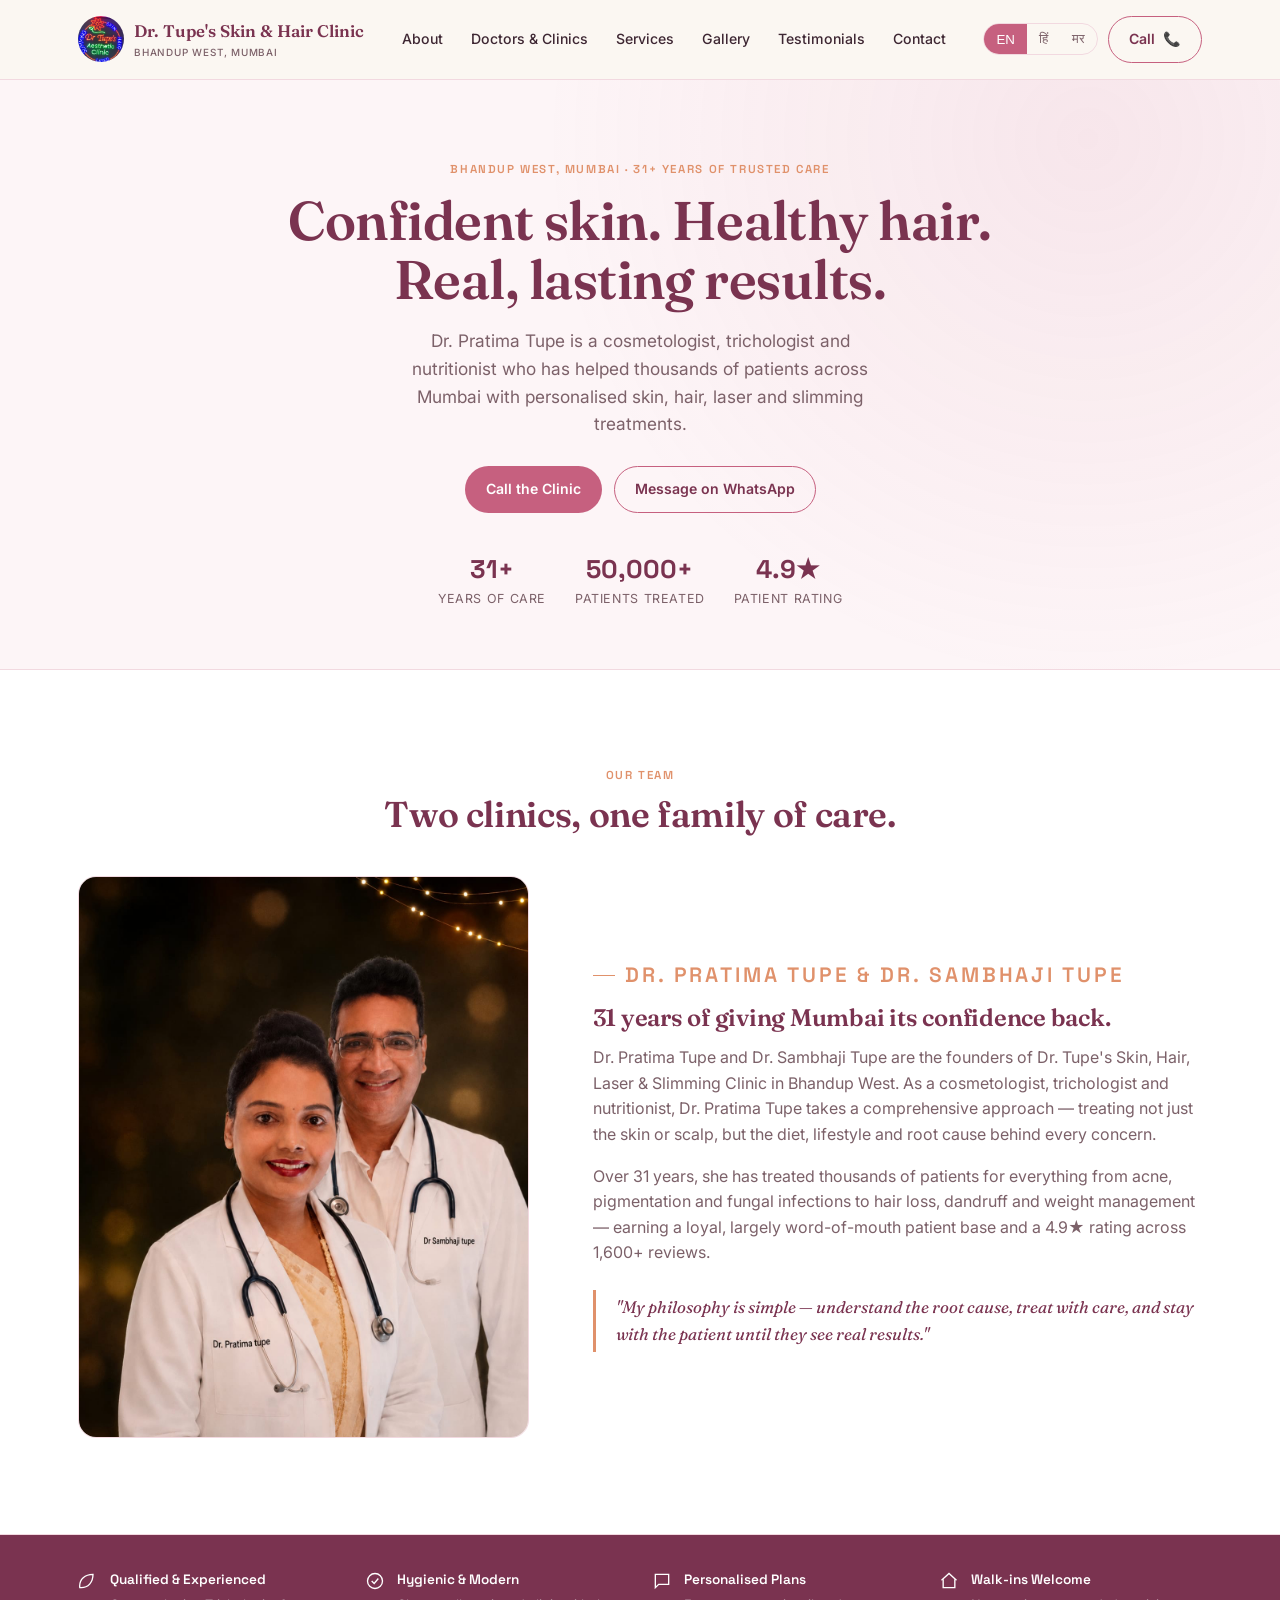
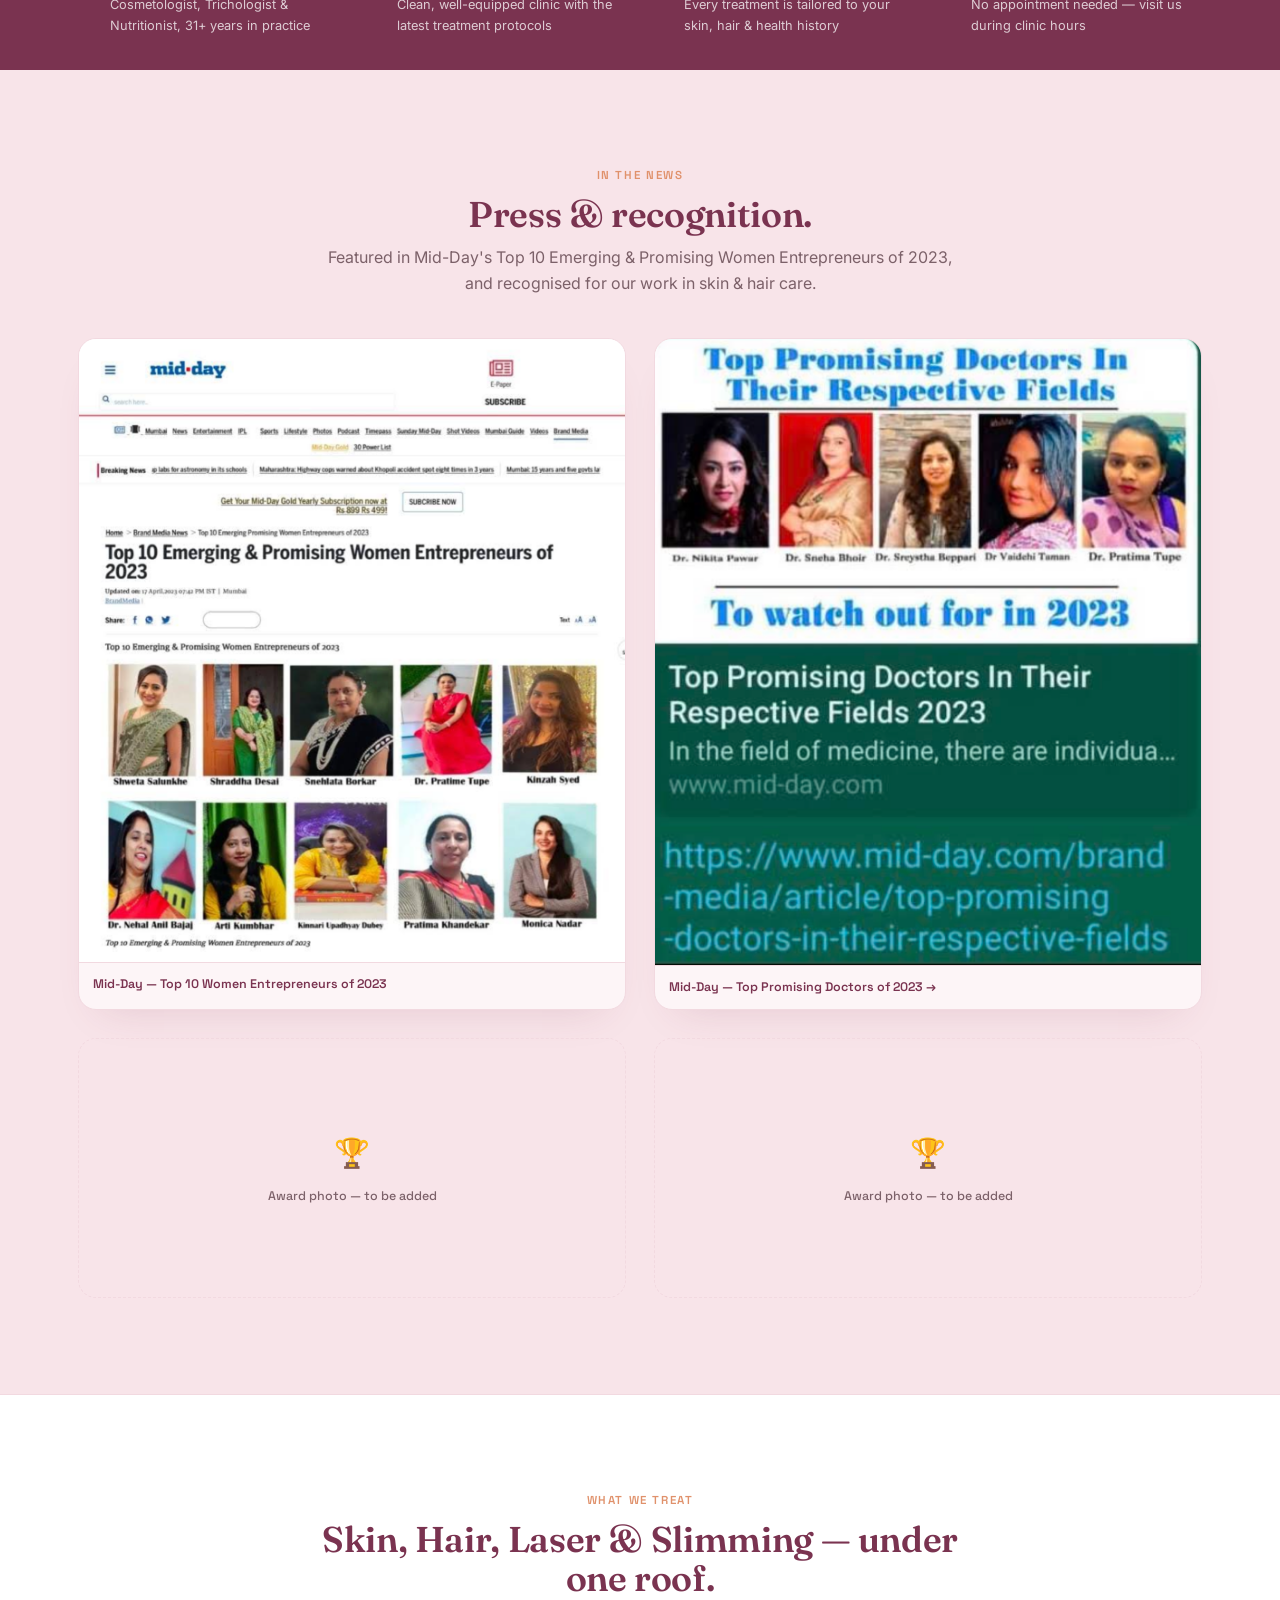
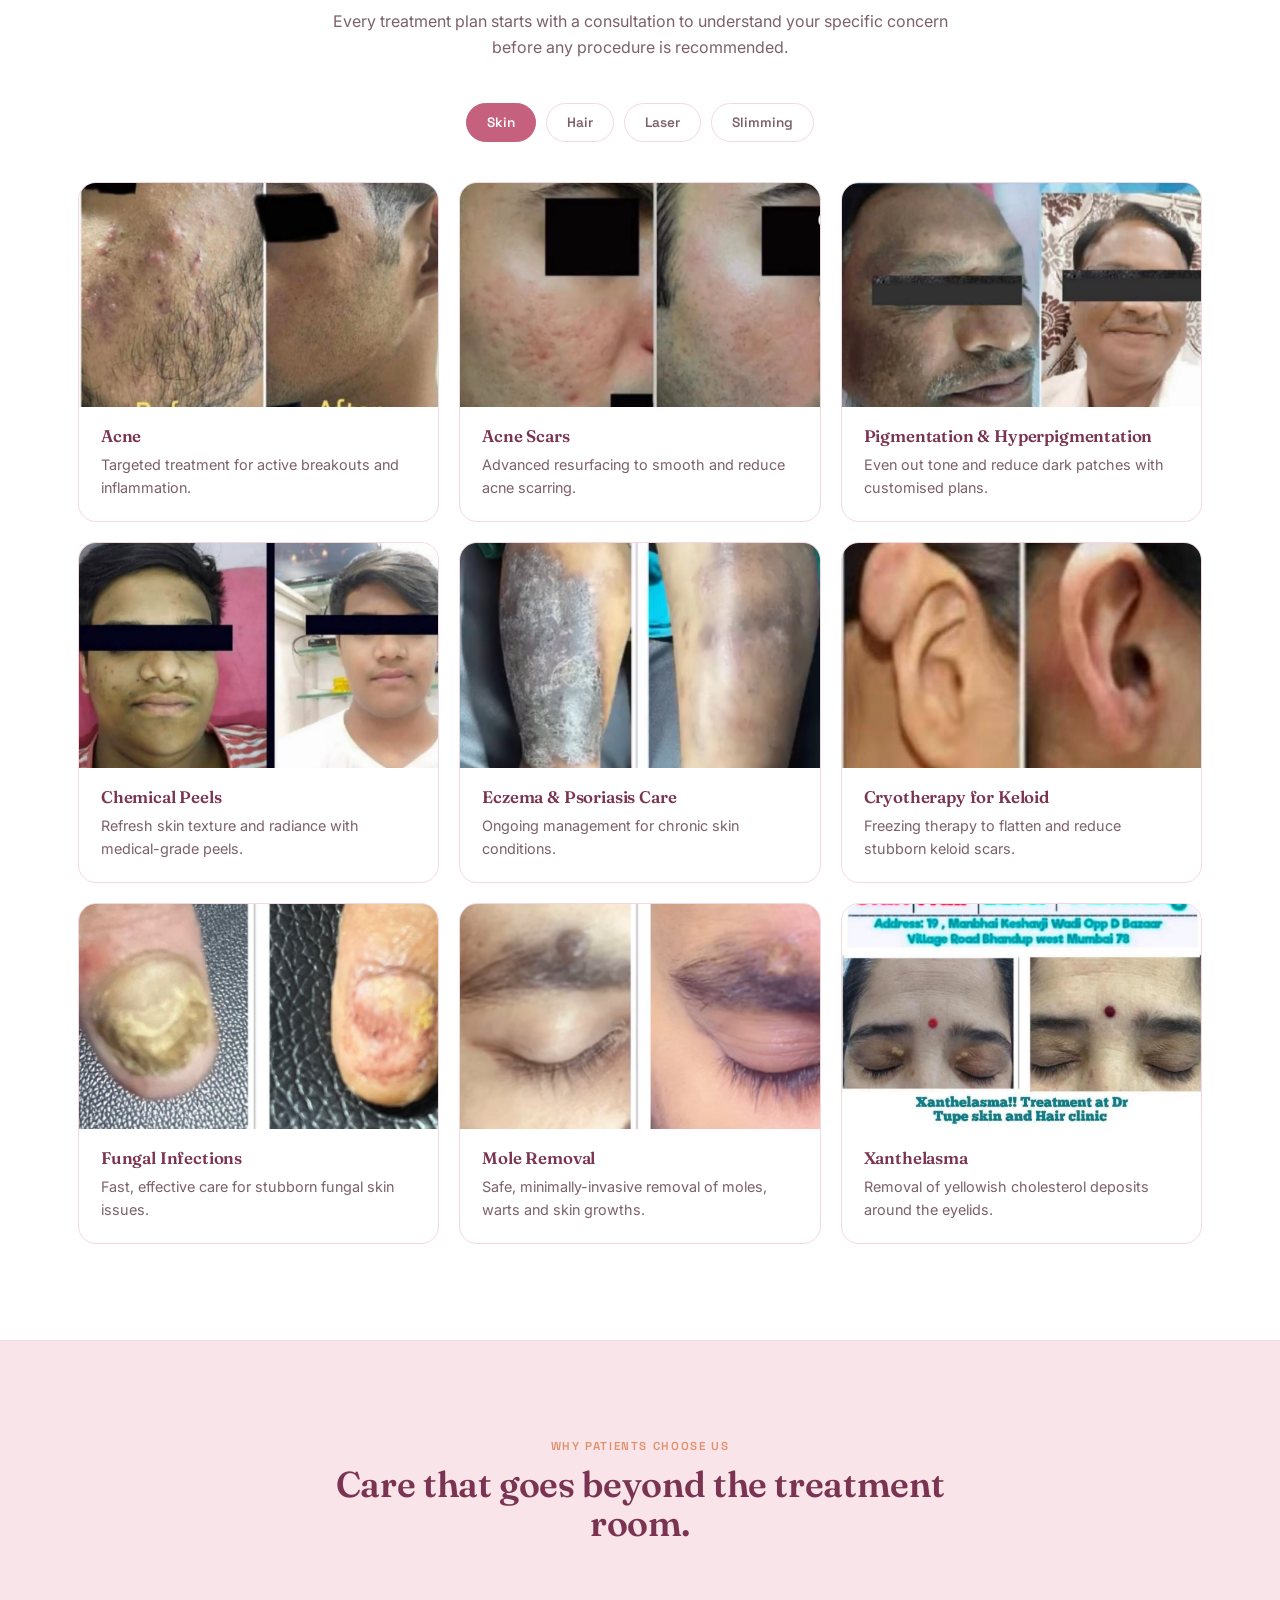
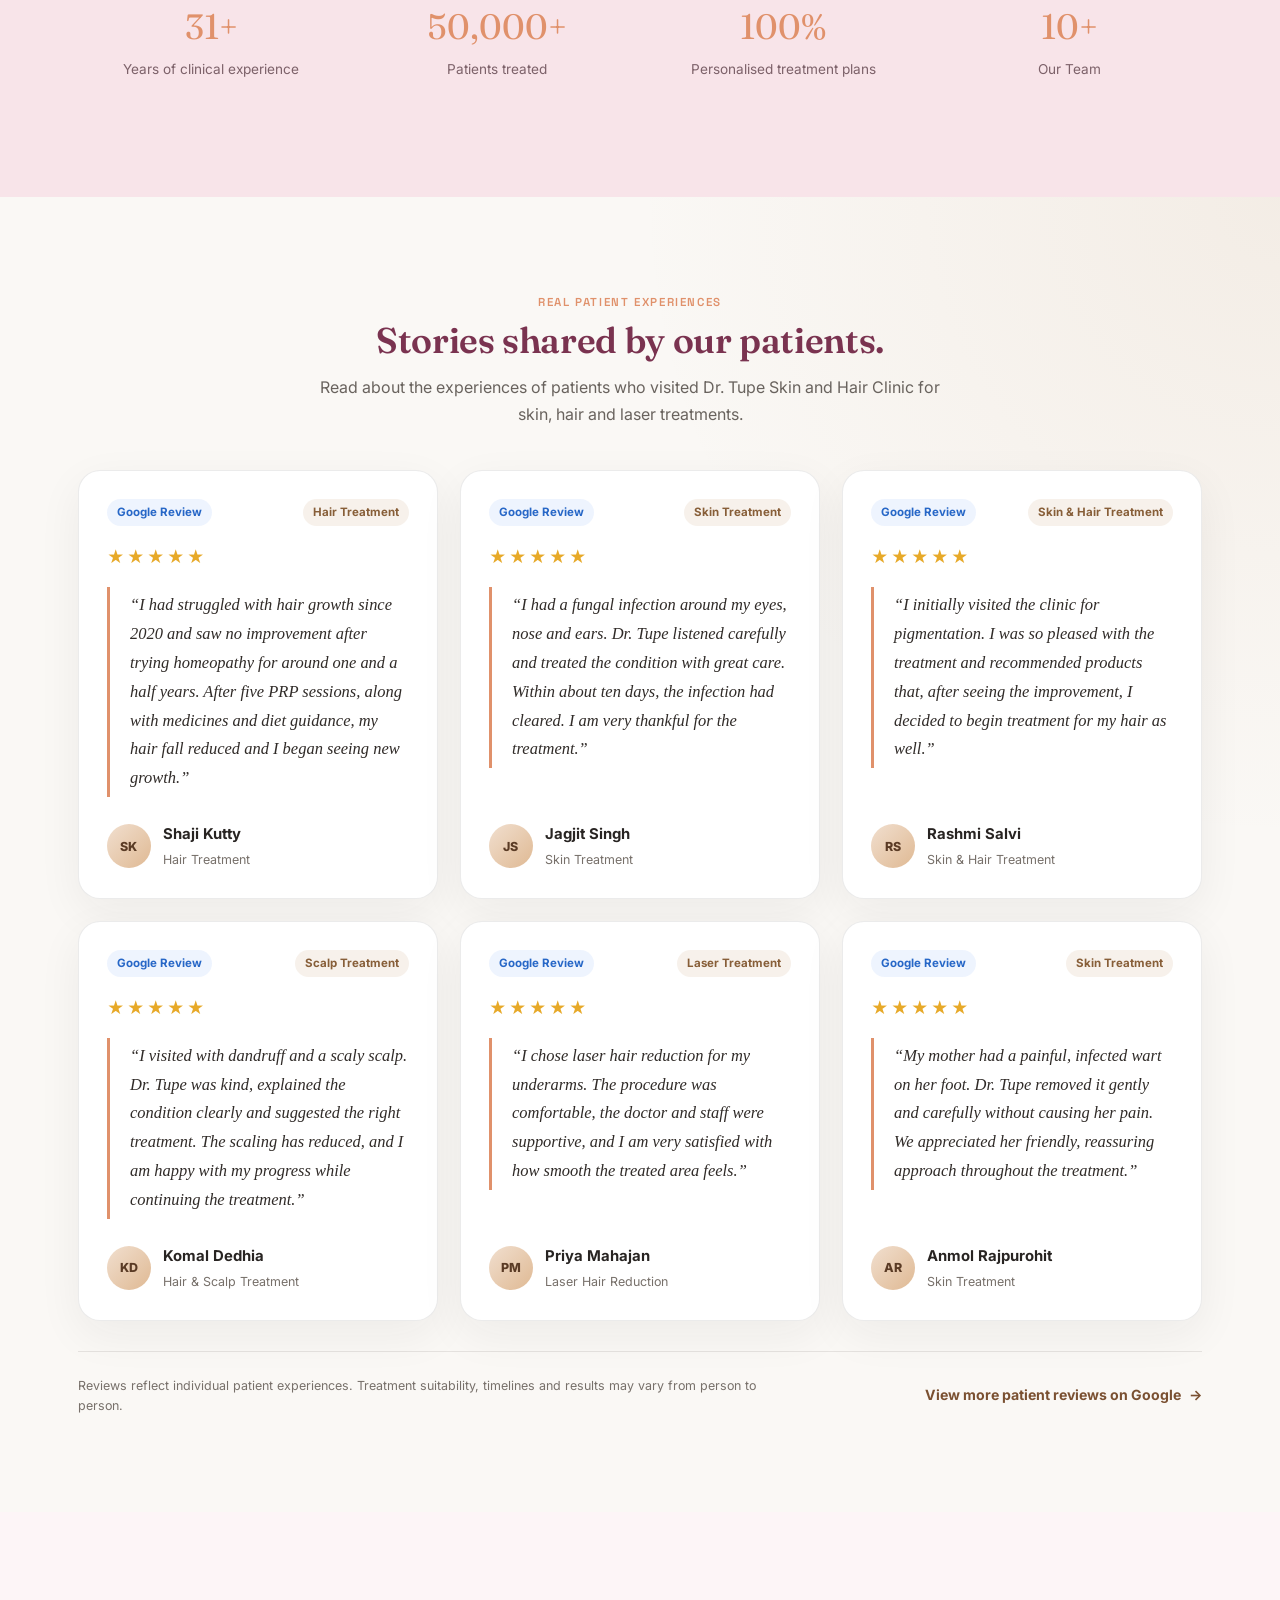
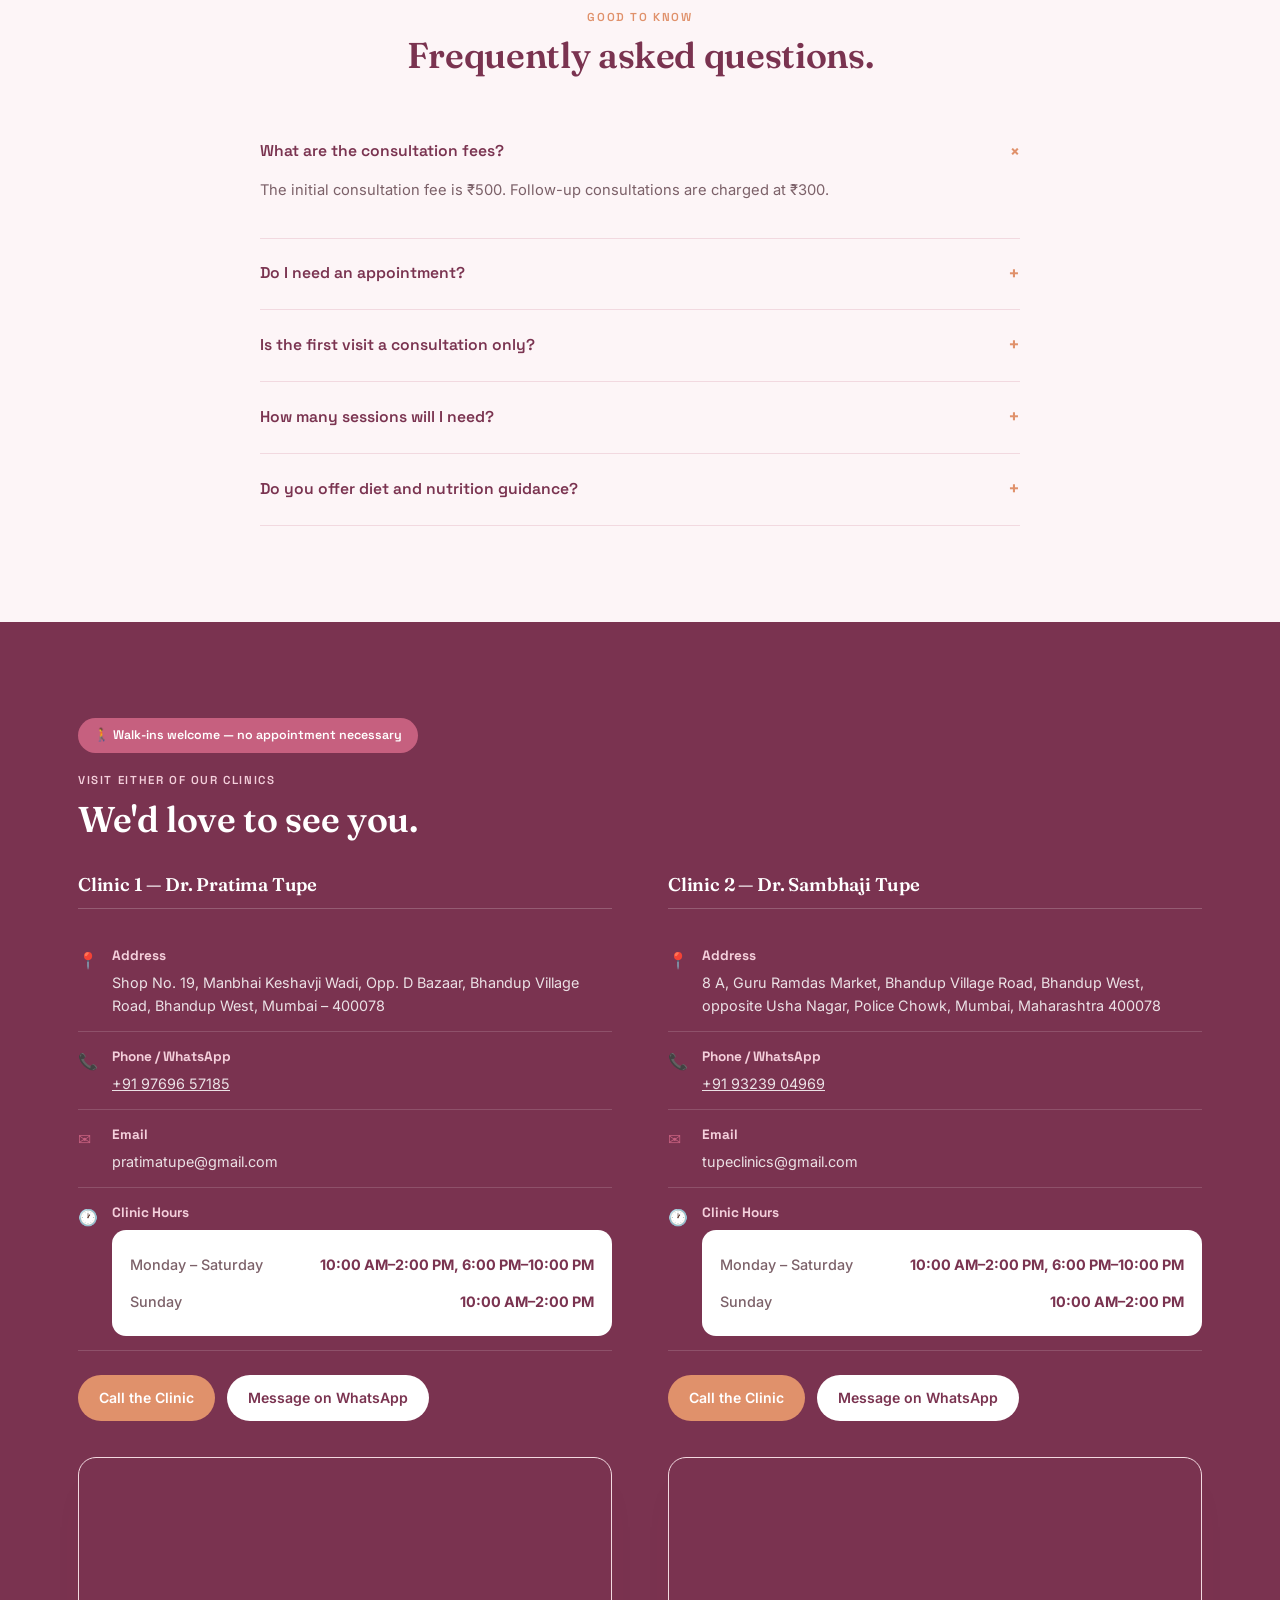
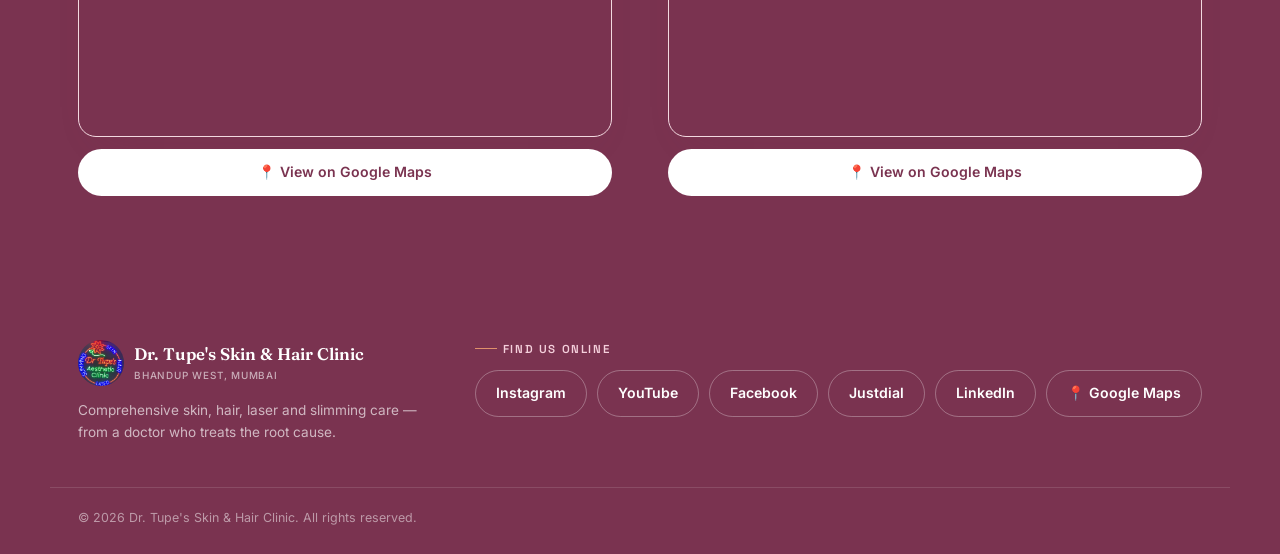
==== index.html @ b55270c5 "initial commit" ====
<!doctype html>
<html lang="en">

<head>
  <meta charset="UTF-8" />
  <meta name="viewport" content="width=device-width, initial-scale=1.0" />
  <title>Dr. Tupe's Skin &amp; Hair Clinic — Bhandup West, Mumbai</title>
  <meta name="description"
    content="Dr. Pratima Tupe's Skin, Hair, Laser &amp; Slimming Clinic in Bhandup West, Mumbai. 31+ years of trusted dermatology, trichology and cosmetology care. Walk-ins welcome." />
  <link rel="preconnect" href="https://fonts.googleapis.com" />
  <link rel="preconnect" href="https://fonts.gstatic.com" crossorigin />
  <link
    href="https://fonts.googleapis.com/css2?family=Fraunces:opsz,wght@9..144,400;9..144,500;9..144,600;9..144,700&family=Inter:wght@400;500;600;700&family=Space+Grotesk:wght@500;600;700&display=swap"
    rel="stylesheet" />
  <link rel="stylesheet" href="styles.css" />
</head>

<body>
  <header>
    <div class="nav">
      <a href="#home" class="brand">
        <img class="brand-mark" src="images/logo.png" alt="Dr. Tupe's Aesthetic Clinic logo" />
        <span>
          <span class="brand-full">Dr. Tupe's Skin &amp; Hair Clinic</span>
          <span class="brand-short">Dr Tupe's</span>
          <small data-i18n="brand_sub">Bhandup West, Mumbai</small>
        </span>
      </a>
      <nav class="links" id="navLinks">
        <a href="#about" data-i18n="nav_about">About</a>
        <a href="#doctors">Doctors &amp; Clinics</a>
        <a href="#services" data-i18n="nav_services">Services</a>
        <a href="gallery.html" data-i18n="nav_gallery">Gallery</a>
        <a href="#testimonials" data-i18n="nav_testimonials">Testimonials</a>
        <a href="#contact" data-i18n="nav_contact">Contact</a>
      </nav>
      <div class="nav-actions">
        <div class="lang-toggle" id="langToggle">
          <button data-lang="en" class="active">EN</button>
          <button data-lang="hi">हिं</button>
          <button data-lang="mr">मर</button>
        </div>
        <a href="tel:+919769657185" class="btn btn-outline"><span class="long" data-i18n="nav_call">Call</span> 📞</a>
        <button class="menu-toggle" id="menuToggle" aria-label="Menu">
          ☰
        </button>
      </div>
    </div>
  </header>

  <main>
    <!-- HERO -->
    <section class="hero" id="home">
      <div class="wrap hero-grid hero-grid-single">
        <div>
          <div class="eyebrow" data-i18n="hero_eyebrow">
            Bhandup West, Mumbai · 31+ years of trusted care
          </div>
          <h1 data-i18n="hero_title">
            Confident skin. Healthy hair. Real, lasting results.
          </h1>
          <p class="sub" data-i18n="hero_sub">
            Dr. Pratima Tupe is a cosmetologist, trichologist and nutritionist
            who has helped thousands of patients across Mumbai with
            personalised skin, hair, laser and slimming treatments.
          </p>
          <div class="hero-ctas">
            <a href="tel:+919769657185" class="btn btn-primary" data-i18n="hero_cta_call">Call the Clinic</a>
            <a href="https://wa.me/919769657185" target="_blank" rel="noopener" class="btn btn-outline"
              data-i18n="hero_cta_whatsapp">Message on WhatsApp</a>
          </div>
          <div class="stat-row">
            <div class="stat">
              <div class="num">31+</div>
              <div class="lbl" data-i18n="stat1_label">Years of Care</div>
            </div>
            <div class="stat">
              <div class="num">50,000+</div>
              <div class="lbl" data-i18n="stat3_label">Patients Treated</div>
            </div>
            <div class="stat">
              <div class="num">4.9★</div>
              <div class="lbl" data-i18n="stat2_label">Patient Rating</div>
            </div>
          </div>
        </div>
      </div>
    </section>

    <!-- DOCTORS & CLINICS -->
    <section id="doctors" class="doctors">
      <div class="wrap">
        <div class="services-head">
          <div class="eyebrow">Our Team</div>
          <h2>Two clinics, one family of care.</h2>
        </div>

        <div class="team-grid">
          <div class="team-photo">
            <img src="images/dr_tupes.png" alt="Dr. Pratima Tupe and Dr. Sambhaji Tupe" loading="lazy" />
          </div>
          <div class="doctor-info">
            <h3 class="eyebrow" data-i18n="about_eyebrow">
              Dr. Pratima Tupe &amp; Dr. Sambhaji Tupe
            </h3>

            <div class="reveal">
              <h2 data-i18n="about_title">
                31 years of giving Mumbai its confidence back.
              </h2>
              <p data-i18n="about_p1">
                Dr. Pratima Tupe and Dr. Sambhaji Tupe are the founders of Dr. Tupe's Skin, Hair,
                Laser &amp; Slimming Clinic in Bhandup West. As a
                cosmetologist, trichologist and nutritionist, Dr. Pratima Tupe takes a
                comprehensive approach — treating not just the skin or scalp,
                but the diet, lifestyle and root cause behind every concern.
              </p>
              <p data-i18n="about_p2">
                Over 31 years, she has treated thousands of patients for
                everything from acne, pigmentation and fungal infections to
                hair loss, dandruff and weight management — earning a loyal,
                largely word-of-mouth patient base and a 4.9★ rating across
                1,600+ reviews.
              </p>
              <blockquote data-i18n="about_quote">
                "My philosophy is simple — understand the root cause, treat
                with care, and stay with the patient until they see real
                results."
              </blockquote>
            </div>
          </div>
        </div>
      </div>
    </section>

    <!-- TRUST STRIP -->
    <section class="trust" style="padding: 34px 0">
      <div class="wrap">
        <div class="trust-item">
          <svg class="leaf" viewBox="0 0 24 24" fill="none" stroke="currentColor" stroke-width="1.6">
            <path d="M4 20c8 0 14-6 14-16-10 0-16 6-16 14 0 1 .1 1.4.2 2Z" />
          </svg>
          <div>
            <h4 data-i18n="trust1_title">Qualified &amp; Experienced</h4>
            <p data-i18n="trust1_desc">
              Cosmetologist, Trichologist &amp; Nutritionist, 31+ years in
              practice
            </p>
          </div>
        </div>
        <div class="trust-item">
          <svg class="leaf" viewBox="0 0 24 24" fill="none" stroke="currentColor" stroke-width="1.6">
            <circle cx="12" cy="12" r="9" />
            <path d="M8 12l3 3 5-6" />
          </svg>
          <div>
            <h4 data-i18n="trust2_title">Hygienic &amp; Modern</h4>
            <p data-i18n="trust2_desc">
              Clean, well-equipped clinic with the latest treatment protocols
            </p>
          </div>
        </div>
        <div class="trust-item">
          <svg class="leaf" viewBox="0 0 24 24" fill="none" stroke="currentColor" stroke-width="1.6">
            <path d="M4 4h16v12H8l-4 4V4Z" />
          </svg>
          <div>
            <h4 data-i18n="trust3_title">Personalised Plans</h4>
            <p data-i18n="trust3_desc">
              Every treatment is tailored to your skin, hair &amp; health
              history
            </p>
          </div>
        </div>
        <div class="trust-item">
          <svg class="leaf" viewBox="0 0 24 24" fill="none" stroke="currentColor" stroke-width="1.6">
            <path d="M3 11l9-8 9 8" />
            <path d="M5 10v10h14V10" />
          </svg>
          <div>
            <h4 data-i18n="trust4_title">Walk-ins Welcome</h4>
            <p data-i18n="trust4_desc">
              No appointment needed — visit us during clinic hours
            </p>
          </div>
        </div>
      </div>
    </section>

    <!-- PRESS & AWARDS -->
    <section id="press" style="background: var(--bg-alt)">
      <div class="wrap">
        <div class="services-head">
          <div class="eyebrow">In The News</div>
          <h2>Press &amp; recognition.</h2>
          <p>
            Featured in Mid-Day's Top 10 Emerging &amp; Promising Women
            Entrepreneurs of 2023, and recognised for our work in skin &amp;
            hair care.
          </p>
        </div>
        <div class="press-grid">
          <div class="press-card">
            <img src="images/midday.png" alt="Mid-Day feature: Top 10 Emerging & Promising Women Entrepreneurs of 2023"
              loading="lazy" />
            <span class="press-card-label">Mid-Day — Top 10 Women Entrepreneurs of 2023</span>
          </div>
          <a class="press-card" href="https://www.mid-day.com/brand-media/article/top-promising-doctors-in-their-respective-fields"
            target="_blank" rel="noopener">
            <img src="images/midday1.png" alt="Mid-Day feature: Top Promising Doctors In Their Respective Fields 2023"
              loading="lazy" />
            <span class="press-card-label">Mid-Day — Top Promising Doctors of 2023 →</span>
          </a>
          <div class="press-card press-card-placeholder">
            <div class="press-placeholder-icon">🏆</div>
            <span class="press-card-label">Award photo — to be added</span>
          </div>
          <div class="press-card press-card-placeholder">
            <div class="press-placeholder-icon">🏆</div>
            <span class="press-card-label">Award photo — to be added</span>
          </div>
        </div>
      </div>
    </section>

    <!-- SERVICES -->
    <section id="services" style="
          background: var(--panel);
          border-top: 1px solid var(--line);
          border-bottom: 1px solid var(--line);
        ">
      <div class="wrap">
        <div class="services-head">
          <div class="eyebrow" data-i18n="services_eyebrow">
            What We Treat
          </div>
          <h2 data-i18n="services_title">
            Skin, Hair, Laser &amp; Slimming — under one roof.
          </h2>
          <p data-i18n="services_sub">
            Every treatment plan starts with a consultation to understand your
            specific concern before any procedure is recommended.
          </p>
        </div>

        <div class="tabs" id="tabs">
          <button class="tab-btn active" data-tab="skin" data-i18n="tab_skin">
            Skin
          </button>
          <button class="tab-btn" data-tab="hair" data-i18n="tab_hair">
            Hair
          </button>
          <button class="tab-btn" data-tab="laser" data-i18n="tab_laser">
            Laser
          </button>
          <button class="tab-btn" data-tab="slim" data-i18n="tab_slim">
            Slimming
          </button>
        </div>

        <div class="service-panel active" data-panel="skin">
          <div class="cards-grid">
            <div class="card">
              <div class="card-banner has-img">
                <img src="images/acne.png" alt="Acne treatment at Dr. Tupe's Clinic" />
              </div>
              <div class="card-body">
                <h3>Acne</h3>
                <p>Targeted treatment for active breakouts and inflammation.</p>
              </div>
            </div>
            <div class="card">
              <div class="card-banner has-img">
                <img src="images/acne_scar.png" alt="Acne scar treatment at Dr. Tupe's Clinic" />
              </div>
              <div class="card-body">
                <h3>Acne Scars</h3>
                <p>Advanced resurfacing to smooth and reduce acne scarring.</p>
              </div>
            </div>
            <div class="card">
              <div class="card-banner has-img">
                <img src="images/pigmentation.png"
                  alt="Pigmentation treatment at Dr. Tupe's Clinic" />

              </div>
              <div class="card-body">
                <h3>Pigmentation &amp; Hyperpigmentation</h3>
                <p>
                  Even out tone and reduce dark patches with customised plans.
                </p>
              </div>
            </div>
            <div class="card">
              <div class="card-banner has-img">
                <img src="images/peels.png" alt="Chemical peels at Dr. Tupe's Clinic" />

              </div>
              <div class="card-body">
                <h3>Chemical Peels</h3>
                <p>
                  Refresh skin texture and radiance with medical-grade peels.
                </p>
              </div>
            </div>
            <div class="card">
              <div class="card-banner has-img">
                <img src="images/eczema.png" alt="Eczema treatment at Dr. Tupe's Clinic"
                  loading="lazy" />
              </div>
              <div class="card-body">
                <h3>Eczema &amp; Psoriasis Care</h3>
                <p>Ongoing management for chronic skin conditions.</p>
              </div>
            </div>
            <div class="card">
              <div class="card-banner has-img">
                <img src="images/keloid.png" alt="Keloid cryotherapy at Dr. Tupe's Clinic"
                  loading="lazy" />
              </div>
              <div class="card-body">
                <h3>Cryotherapy for Keloid </h3>
                <p>Freezing therapy to flatten and reduce stubborn keloid scars.</p>
              </div>
            </div>
            <div class="card">
              <div class="card-banner has-img">
                <img src="images/fungal_infection.png" alt="Fungal infection treatment at Dr. Tupe's Clinic"
                  loading="lazy" />
              </div>
              <div class="card-body">
                <h3>Fungal Infections</h3>
                <p>Fast, effective care for stubborn fungal skin issues.</p>
              </div>
            </div>
            <div class="card">
              <div class="card-banner has-img">
                <img src="images/wart_removal.png"
                  alt="Mole and wart removal at Dr. Tupe's Clinic" />

              </div>
              <div class="card-body">
                <h3>Mole Removal</h3>
                <p>Safe, minimally-invasive removal of moles, warts and skin growths.</p>
              </div>
            </div>
            <div class="card">
              <div class="card-banner has-img">
                <img src="images/xanthelasma_.png" alt="Xanthelasma removal at Dr. Tupe's Clinic" />
              </div>
              <div class="card-body">
                <h3>Xanthelasma</h3>
                <p>Removal of yellowish cholesterol deposits around the eyelids.</p>
              </div>
            </div>
          </div>
        </div>

        <div class="service-panel" data-panel="hair">
          <div class="cards-grid">
            <div class="card">
              <div class="card-banner has-img">
                <img src="images/prp.png" alt="PRP (Platelet-rich plasma) hair treatment at Dr. Tupe's Clinic"
                  loading="lazy" />
              </div>
              <div class="card-body">
                <h3>PRP Therapy</h3>
                <p>
                  Platelet-rich plasma treatment to reduce hair fall and boost
                  density.
                </p>
              </div>
            </div>
            <div class="card">
              <div class="card-banner has-img">
                <img src="images/gfc_.png" alt="GFC (Growth Factor Concentrate) hair treatment at Dr. Tupe's Clinic"
                  loading="lazy" />
              </div>
              <div class="card-body">
                <h3>GFC Treatment</h3>
                <p>
                  Growth Factor Concentrate — a potent, non-surgical option
                  for thinning hair.
                </p>
              </div>
            </div>
            <div class="card">
              <div class="card-banner has-img">
                <img src="images/hair_meso.png"
                  alt="Hair mesotherapy at Dr. Tupe's Clinic" loading="lazy" />
              </div>
              <div class="card-body">
                <h3>Hair Mesotherapy</h3>
                <p>
                  Nutrient micro-injections to nourish follicles directly.
                </p>
              </div>
            </div>
            <div class="card">
              <div class="card-banner has-img">
                <img src="images/alopecia.png" alt="Alopecia areata treatment at Dr. Tupe's Clinic"
                  loading="lazy" />
              </div>
              <div class="card-body">
                <h3>Alopecia Areata</h3>
                <p>
                  Targeted treatment to regrow hair in patchy, autoimmune hair
                  loss.
                </p>
              </div>
            </div>
            <div class="card">
              <div class="card-banner has-img">
                <img src="images/dandruff.png" alt="Dandruff and scalp treatment at Dr. Tupe's Clinic"
                  loading="lazy" />
              </div>
              <div class="card-body">
                <h3>Dandruff &amp; Scalp Treatment</h3>
                <p>Relief from dandruff, itching and scalp irritation.</p>
              </div>
            </div>
            <div class="card">
              <div class="card-banner has-img">
                <img src="images/hairloss_management.png"
                  alt="Hair loss management at Dr. Tupe's Clinic" loading="lazy" />
              </div>
              <div class="card-body">
                <h3>Hair Loss Management</h3>
                <p>
                  Long-term plans combining medicine, procedures and
                  nutrition.
                </p>
              </div>
            </div>
          </div>
        </div>

        <div class="service-panel" data-panel="laser">
          <div class="cards-grid">
            <div class="card">
              <div class="card-banner has-img">
                <img src="images/laser_hair_removal.png" alt="Laser hair reduction at Dr. Tupe's Clinic"
                  loading="lazy" />
              </div>
              <div class="card-body">
                <h3>Laser Hair Reduction</h3>
                <p>
                  Painless, effective long-term hair reduction for face and
                  body.
                </p>
              </div>
            </div>
            <div class="card">
              <div class="card-banner has-img">
                <img src="images/excimer_l.png"
                  alt="Excimer laser treatment at Dr. Tupe's Clinic" loading="lazy" />
              </div>
              <div class="card-body">
                <h3>Excimer laser</h3>
                <p>Targeted UV phototherapy for vitiligo and psoriasis patches.</p>
              </div>
            </div>
            <div class="card">
              <div class="card-banner has-img">
                <img src="images/co2.png" alt="CO2 laser resurfacing at Dr. Tupe's Clinic"
                  loading="lazy" />
              </div>
              <div class="card-body">
                <h3>CO2 Laser</h3>
                <p>Fractional resurfacing for scars, texture and fine lines.</p>
              </div>
            </div>
            <div class="card">
              <div class="card-banner has-img">
                <img src="images/hifu.png" alt="HIFU at Dr. Tupe's Clinic"
                  loading="lazy" />
              </div>
              <div class="card-body">
                <h3>High Intensity Focus Ultrasound</h3>
                <p>Non-surgical ultrasound lifting and skin tightening.</p>
              </div>
            </div>
            <div class="card">
              <div class="card-banner has-img">
                <img src="images/radio_freq.png"
                  alt="Radio frequency skin tightening at Dr. Tupe's Clinic" loading="lazy" />
              </div>
              <div class="card-body">
                <h3>Skin Tightening by Radio Frequency</h3>
                <p>RF energy to firm and tighten loose skin.</p>
              </div>
            </div>
            <div class="card">
              <div class="card-banner has-img">
                <img src="images/carbon_laser_.png"
                  alt="Carbon laser peel at Dr. Tupe's Clinic" loading="lazy" />
              </div>
              <div class="card-body">
                <h3>Carbon Laser Treatment</h3>
                <p>Deep-cleansing "carbon peel" for pores, oil and dull skin.</p>
              </div>
            </div>
            <div class="card">
              <div class="card-banner has-img">
                <img src="images/freckle_Removal.png"
                  alt="Freckles removal at Dr. Tupe's Clinic" loading="lazy" />
              </div>
              <div class="card-body">
                <h3>Freckles Removal</h3>
                <p>Precise laser targeting to fade freckles and sun spots.</p>
              </div>
            </div>
            <div class="card">
              <div class="card-banner has-img">
                <img src="images/Q_Switch_laser.png"
                  alt="Q switch Laser at Dr. Tupe's Clinic" loading="lazy" />
              </div>
              <div class="card-body">
                <h3>Q switch Laser</h3>
                <p>High-energy laser for pigmentation, tattoos and skin brightening.</p>
              </div>
            </div>
            <div class="card">
              <div class="card-banner has-img">
                <img src="images/stretchmarks.png"
                  alt="Stretchmarks removal at Dr. Tupe's Clinic" loading="lazy" />
              </div>
              <div class="card-body">
                <h3>Stretchmarks Removal</h3>
                <p>Laser treatment to reduce the appearance of stretch marks.</p>
              </div>
            </div>
            <div class="card">
              <div class="card-banner has-img">
                <img src="images/lip.png"
                  alt="Lip lightening at Dr. Tupe's Clinic" loading="lazy" />
              </div>
              <div class="card-body">
                <h3>Lip Lightening</h3>
                <p>Laser treatment to reduce dark pigmentation on the lips.</p>
              </div>
            </div>
            <div class="card">
              <div class="card-banner has-img">
                <img src="images/tattoo_removal.png"
                  alt="Tattoo Removal at Dr. Tupe's Clinic" loading="lazy" />
              </div>
              <div class="card-body">
                <h3>Tattoo Removal</h3>
                <p>
                  Minimally-invasive laser removal of unwanted tattoos.
                </p>
              </div>
            </div>
          </div>
        </div>

        <div class="service-panel" data-panel="slim">
          <div class="cards-grid">
            <div class="card">
              <div class="card-banner has-img">
                <img src="images/laser_lipolysis.png"
                  alt="Laser lipolysis at Dr. Tupe's Clinic" loading="lazy" />
              </div>
              <div class="card-body">
                <h3>Laser Lipolysis</h3>
                <p>
                  Minimally-invasive laser fat reduction and body contouring.
                </p>
              </div>
            </div>
            <div class="card">
              <div class="card-banner has-img">
                <img src="images/weightloss.png"
                  alt="Weight loss and diet planning at Dr. Tupe's Clinic" loading="lazy" />
              </div>
              <div class="card-body">
                <h3>Weight Management &amp; Diet Plans</h3>
                <p>
                  Personalised nutrition guidance to support healthy, lasting
                  weight loss.
                </p>
              </div>
            </div>
            <div class="card">
              <div class="card-banner has-img">
                <img src="images/cryo.png"
                  alt="Cryo lipolysis at Dr. Tupe's Clinic" loading="lazy" />
              </div>
              <div class="card-body">
                <h3>Cryo Lipolysis</h3>
                <p>Fat-freezing technology to reduce stubborn fat pockets.</p>
              </div>
            </div>
            <div class="card">
              <div class="card-banner has-img">
                <img src="images/ems.png"
                  alt="EMS Sculpt at Dr. Tupe's Clinic" loading="lazy" />
              </div>
              <div class="card-body">
                <h3>EMS Sculpt</h3>
                <p>Electromagnetic muscle stimulation to build tone and definition.</p>
              </div>
            </div>
            <div class="card">
              <div class="card-banner has-img">
                <img src="images/sauna_belt.png"
                  alt="Sauna belt at Dr. Tupe's Clinic" loading="lazy" />
              </div>
              <div class="card-body">
                <h3>Sauna Belt </h3>
                <p>Targeted heat therapy to support fat loss and circulation.</p>
              </div>
            </div>
            <div class="card">
              <div class="card-banner has-img">
                <img src="images/ems_.png"
                  alt="Electronic muscle stimulation at Dr. Tupe's Clinic" loading="lazy" />
              </div>
              <div class="card-body">
                <h3>Electronic Muscle Simulation</h3>
                <p>EMS therapy to tone and strengthen muscles.</p>
              </div>
            </div>

            <div class="card">
              <div class="card-banner has-img">
                <img src="images/bodycontouring.png"
                  alt="Body contouring at Dr. Tupe's Clinic" loading="lazy" />
              </div>
              <div class="card-body">
                <h3>Body Contouring</h3>
                <p>
                  Targeted body-shaping treatments alongside lifestyle
                  guidance.
                </p>
              </div>
            </div>
          </div>
        </div>
      </div>
    </section>

    <!-- WHY -->
    <section class="why">
      <div class="wrap">
        <div class="services-head" style="margin-bottom: 0">
          <div class="eyebrow" data-i18n="why_eyebrow">
            Why Patients Choose Us
          </div>
          <h2 data-i18n="why_title">
            Care that goes beyond the treatment room.
          </h2>
        </div>
        <div class="why-grid">
          <div class="why-item">
            <div class="num">31+</div>
            <div class="lbl" data-i18n="why1">
              Years of clinical experience
            </div>
          </div>
          <div class="why-item">
            <div class="num">50,000+</div>
            <div class="lbl" data-i18n="why2">
              Patients treated
            </div>
          </div>
          <div class="why-item">
            <div class="num">100%</div>
            <div class="lbl" data-i18n="why3">
              Personalised treatment plans
            </div>
          </div>
          <div class="why-item">
            <div class="num">10+</div>
            <div class="lbl" data-i18n="why4">
              Our Team
            </div>
          </div>
        </div>
      </div>
    </section>

    <!-- TESTIMONIALS -->
    <!-- PATIENT TESTIMONIALS -->
    <section id="testimonials" aria-labelledby="testimonials-title">
      <div class="wrap">
        <div class="services-head testimonials-head">
          <div>
            <div class="eyebrow" data-i18n="testi_eyebrow">
              Real Patient Experiences
            </div>

            <h2 id="testimonials-title" data-i18n="testi_title">
              Stories shared by our patients.
            </h2>

            <p class="testimonials-intro" data-i18n="testi_intro">
              Read about the experiences of patients who visited Dr. Tupe Skin
              and Hair Clinic for skin, hair and laser treatments.
            </p>
          </div>
        </div>

        <div class="testi-grid">
          <!-- Shaji Kutty -->
          <figure class="testi-card">
            <div class="testi-card-top">
              <span class="review-source">Google Review</span>
              <span class="review-category">Hair Treatment</span>
            </div>

            <div class="stars" aria-label="Patient review">★★★★★</div>

            <blockquote data-i18n="testi1">
              “I had struggled with hair growth since 2020 and saw no
              improvement after trying homeopathy for around one and a half
              years. After five PRP sessions, along with medicines and diet
              guidance, my hair fall reduced and I began seeing new growth.”
            </blockquote>

            <figcaption class="testi-author">
              <span class="testi-avatar" aria-hidden="true">SK</span>
              <span>
                <strong>Shaji Kutty</strong>
                <small>Hair Treatment</small>
              </span>
            </figcaption>
          </figure>

          <!-- Jagjit Singh -->
          <figure class="testi-card">
            <div class="testi-card-top">
              <span class="review-source">Google Review</span>
              <span class="review-category">Skin Treatment</span>
            </div>

            <div class="stars" aria-label="Patient review">★★★★★</div>

            <blockquote data-i18n="testi2">
              “I had a fungal infection around my eyes, nose and ears. Dr.
              Tupe listened carefully and treated the condition with great
              care. Within about ten days, the infection had cleared. I am
              very thankful for the treatment.”
            </blockquote>

            <figcaption class="testi-author">
              <span class="testi-avatar" aria-hidden="true">JS</span>
              <span>
                <strong>Jagjit Singh</strong>
                <small>Skin Treatment</small>
              </span>
            </figcaption>
          </figure>

          <!-- Rashmi Salvi -->
          <figure class="testi-card">
            <div class="testi-card-top">
              <span class="review-source">Google Review</span>
              <span class="review-category">Skin &amp; Hair Treatment</span>
            </div>

            <div class="stars" aria-label="Patient review">★★★★★</div>

            <blockquote data-i18n="testi3">
              “I initially visited the clinic for pigmentation. I was so
              pleased with the treatment and recommended products that, after
              seeing the improvement, I decided to begin treatment for my hair
              as well.”
            </blockquote>

            <figcaption class="testi-author">
              <span class="testi-avatar" aria-hidden="true">RS</span>
              <span>
                <strong>Rashmi Salvi</strong>
                <small>Skin &amp; Hair Treatment</small>
              </span>
            </figcaption>
          </figure>

          <!-- Komal Dedhia -->
          <figure class="testi-card">
            <div class="testi-card-top">
              <span class="review-source">Google Review</span>
              <span class="review-category">Scalp Treatment</span>
            </div>

            <div class="stars" aria-label="Patient review">★★★★★</div>

            <blockquote data-i18n="testi4">
              “I visited with dandruff and a scaly scalp. Dr. Tupe was kind,
              explained the condition clearly and suggested the right
              treatment. The scaling has reduced, and I am happy with my
              progress while continuing the treatment.”
            </blockquote>

            <figcaption class="testi-author">
              <span class="testi-avatar" aria-hidden="true">KD</span>
              <span>
                <strong>Komal Dedhia</strong>
                <small>Hair &amp; Scalp Treatment</small>
              </span>
            </figcaption>
          </figure>

          <!-- Priya Mahajan -->
          <figure class="testi-card">
            <div class="testi-card-top">
              <span class="review-source">Google Review</span>
              <span class="review-category">Laser Treatment</span>
            </div>

            <div class="stars" aria-label="Patient review">★★★★★</div>

            <blockquote data-i18n="testi5">
              “I chose laser hair reduction for my underarms. The procedure
              was comfortable, the doctor and staff were supportive, and I am
              very satisfied with how smooth the treated area feels.”
            </blockquote>

            <figcaption class="testi-author">
              <span class="testi-avatar" aria-hidden="true">PM</span>
              <span>
                <strong>Priya Mahajan</strong>
                <small>Laser Hair Reduction</small>
              </span>
            </figcaption>
          </figure>

          <!-- Anmol Rajpurohit -->
          <figure class="testi-card">
            <div class="testi-card-top">
              <span class="review-source">Google Review</span>
              <span class="review-category">Skin Treatment</span>
            </div>

            <div class="stars" aria-label="Patient review">★★★★★</div>

            <blockquote data-i18n="testi6">
              “My mother had a painful, infected wart on her foot. Dr. Tupe
              removed it gently and carefully without causing her pain. We
              appreciated her friendly, reassuring approach throughout the
              treatment.”
            </blockquote>

            <figcaption class="testi-author">
              <span class="testi-avatar" aria-hidden="true">AR</span>
              <span>
                <strong>Anmol Rajpurohit</strong>
                <small>Skin Treatment</small>
              </span>
            </figcaption>
          </figure>
        </div>

        <div class="testimonials-footer">
          <p class="testi-disclaimer" data-i18n="testi_disclaimer">
            Reviews reflect individual patient experiences. Treatment
            suitability, timelines and results may vary from person to person.
          </p>

          <a class="testi-text-link"
            href="https://www.google.com/maps/place/Dr+Tupe+SKIN+AND+HAIR+CLINIC/@19.1519799,72.9392194,1080m/data=!3m1!1e3!4m8!3m7!1s0x3be7b969a1cba12d:0x16cf2d59bd468ff6!8m2!3d19.1519799!4d72.9392194!9m1!1b1!16s%2Fg%2F11qq990wtb?hl=en&amp;entry=ttu"
            target="_blank" rel="noopener noreferrer">
            <span data-i18n="testi_view_more">View more patient reviews on Google</span>
            <span aria-hidden="true">→</span>
          </a>
        </div>
      </div>
    </section>


    <!-- FAQ -->
    <section id="faq">
      <div class="wrap">
        <div class="services-head">
          <div class="eyebrow" data-i18n="faq_eyebrow">Good to Know</div>
          <h2 data-i18n="faq_title">Frequently asked questions.</h2>
        </div>
        <div class="faq-list" id="faqList">
          <div class="faq-item open">
            <div class="faq-q">
              <span data-i18n="faq_q1">What are the consultation fees?</span><span class="plus">+</span>
            </div>
            <div class="faq-a">
              <p data-i18n="faq_a1">
                The initial consultation fee is ₹500. Follow-up consultations are charged at ₹300.
              </p>
            </div>
          </div>

          <div class="faq-item">
            <div class="faq-q">
              <span data-i18n="faq_q1">Do I need an appointment?</span><span class="plus">+</span>
            </div>
            <div class="faq-a">
              <p data-i18n="faq_a1">
                No — walk-ins are welcome during clinic hours. For specific
                treatments, calling ahead helps us plan your visit better.
              </p>
            </div>
          </div>
          <div class="faq-item">
            <div class="faq-q">
              <span data-i18n="faq_q2">Is the first visit a consultation only?</span><span class="plus">+</span>
            </div>
            <div class="faq-a">
              <p data-i18n="faq_a2">
                Yes, Dr. Tupe examines your concern first and recommends a
                treatment plan — nothing is done without your understanding
                and consent.
              </p>
            </div>
          </div>
          <div class="faq-item">
            <div class="faq-q">
              <span data-i18n="faq_q3">How many sessions will I need?</span><span class="plus">+</span>
            </div>
            <div class="faq-a">
              <p data-i18n="faq_a3">
                This varies by treatment and individual case — PRP and GFC
                typically need 3–5 sittings, discussed clearly during
                consultation.
              </p>
            </div>
          </div>
          <div class="faq-item">
            <div class="faq-q">
              <span data-i18n="faq_q4">Do you offer diet and nutrition guidance?</span><span class="plus">+</span>
            </div>
            <div class="faq-a">
              <p data-i18n="faq_a4">
                Yes, Dr. Tupe is also a qualified nutritionist and includes
                diet guidance as part of skin, hair and weight management
                plans.
              </p>
            </div>
          </div>
        </div>
      </div>
    </section>

    <!-- CONTACT -->
    <section id="contact" style="background: var(--pine-deep); color: #fff">
      <div class="wrap">
        <div class="walkin-badge" data-i18n="contact_walkin_badge">
          🚶 Walk-ins welcome — no appointment necessary
        </div>
        <div class="services-head contact-head">
          <div class="eyebrow">Visit Either of Our Clinics</div>
          <h2>We'd love to see you.</h2>
        </div>

        <div class="clinics-contact-grid">
          <!-- CLINIC 1 -->
          <div class="clinic-block">
            <h3 class="clinic-block-title">Clinic 1 — Dr. Pratima Tupe</h3>
            <div class="info-row">
              <div class="ic">📍</div>
              <div>
                <h4 data-i18n="contact_addr_label">Address</h4>
                <p>
                  Shop No. 19, Manbhai Keshavji Wadi, Opp. D Bazaar, Bhandup
                  Village Road, Bhandup West, Mumbai – 400078
                </p>
              </div>
            </div>
            <div class="info-row">
              <div class="ic">📞</div>
              <div>
                <h4 data-i18n="contact_phone_label">Phone / WhatsApp</h4>
                <p><a href="tel:+919769657185" style="color: inherit">+91 97696 57185</a></p>
              </div>
            </div>
            <div class="info-row">
              <div class="ic">✉️</div>
              <div>
                <h4 data-i18n="contact_email_label">Email</h4>
                <p>pratimatupe@gmail.com</p>
              </div>
            </div>
            <div class="info-row" style="align-items: flex-start">
              <div class="ic">🕐</div>
              <div style="width: 100%">
                <h4 data-i18n="contact_hours_label">Clinic Hours</h4>
                <div class="hours-box">
                  <table class="hours-table">
                    <tr>
                      <td data-i18n="days_mon_sat">Monday – Saturday</td>
                      <td>10:00 AM–2:00 PM, 6:00 PM–10:00 PM</td>
                    </tr>
                    <tr>
                      <td data-i18n="days_sun">Sunday</td>
                      <td>10:00 AM–2:00 PM</td>
                    </tr>
                  </table>
                </div>
              </div>
            </div>

            <div class="hero-ctas" style="margin-top: 24px">
              <a href="tel:+919769657185" class="btn btn-clay" data-i18n="hero_cta_call">Call the Clinic</a>
              <a href="https://wa.me/919769657185" target="_blank" rel="noopener" class="btn"
                style="background: #fff; color: var(--pine-deep)" data-i18n="hero_cta_whatsapp">Message on
                WhatsApp</a>
            </div>

            <div class="map-embed" style="margin-top: 24px">
              <iframe
                src="https://www.google.com/maps/embed?pb=!1m18!1m12!1m3!1d3768.9882369605434!2d72.9385235149023!3d19.15199218704437!2m3!1f0!2f0!3f0!3m2!1i1024!2i768!4f13.1!3m3!1m2!1s0x3be7b969a1cba12d%3A0x16cf2d59bd468ff6!2sDr%20Tupe%20Skin%20and%20Hair%20Clinic!5e0!3m2!1sen!2sin!4v1681478226374!5m2!1sen!2sin"
                loading="lazy" referrerpolicy="no-referrer-when-downgrade"></iframe>
            </div>
            <a href="https://www.google.com/maps?q=Dr+Tupe+Skin+and+Hair+Clinic,19.15199218704437,72.9385235149023"
              target="_blank" rel="noopener" class="btn map-btn" data-i18n="contact_view_maps">📍 View on Google
              Maps</a>
          </div>

          <!-- CLINIC 2 -->
          <div class="clinic-block">
            <h3 class="clinic-block-title">Clinic 2 — Dr. Sambhaji Tupe</h3>
            <div class="info-row">
              <div class="ic">📍</div>
              <div>
                <h4 data-i18n="contact_addr_label">Address</h4>
                <p>
                  8 A, Guru Ramdas Market, Bhandup Village Road, Bhandup West,
                  opposite Usha Nagar, Police Chowk, Mumbai, Maharashtra
                  400078
                </p>
              </div>
            </div>
            <div class="info-row">
              <div class="ic">📞</div>
              <div>
                <h4 data-i18n="contact_phone_label">Phone / WhatsApp</h4>
                <p><a href="tel:+919323904969" style="color: inherit">+91 93239 04969</a></p>
              </div>
            </div>
            <div class="info-row">
              <div class="ic">✉️</div>
              <div>
                <h4 data-i18n="contact_email_label">Email</h4>
                <p>tupeclinics@gmail.com</p>
              </div>
            </div>
            <div class="info-row" style="align-items: flex-start">
              <div class="ic">🕐</div>
              <div style="width: 100%">
                <h4 data-i18n="contact_hours_label">Clinic Hours</h4>
                <div class="hours-box">
                  <table class="hours-table">
                    <tr>
                      <td data-i18n="days_mon_sat">Monday – Saturday</td>
                      <td>10:00 AM–2:00 PM, 6:00 PM–10:00 PM</td>
                    </tr>
                    <tr>
                      <td data-i18n="days_sun">Sunday</td>
                      <td>10:00 AM–2:00 PM</td>
                    </tr>
                  </table>
                </div>
              </div>
            </div>

            <div class="hero-ctas" style="margin-top: 24px">
              <a href="tel:+919323904969" class="btn btn-clay" data-i18n="hero_cta_call">Call the Clinic</a>
              <a href="https://wa.me/919323904969" target="_blank" rel="noopener" class="btn"
                style="background: #fff; color: var(--pine-deep)" data-i18n="hero_cta_whatsapp">Message on
                WhatsApp</a>
            </div>

            <div class="map-embed" style="margin-top: 24px">
              <iframe src="https://www.google.com/maps/embed?pb=!1m18!1m12!1m3!1d3768.985979916174!2d72.93965657698804!3d19.152090982068252!2m3!1f0!2f0!3f0!3m2!1i1024!2i768!4f13.1!3m3!1m2!1s0x3be7b9df2fa19db3%3A0x53adcb2afce3a6d5!2sDr%20Sambhaji%20Tupe!5e0!3m2!1sen!2sin!4v1786349840804!5m2!1sen!2sin" loading="lazy" referrerpolicy="no-referrer-when-downgrade"></iframe>
              <!-- <iframe src="https://maps.google.com/maps?q=Dr+Sambhaji+Tupe,19.152091,72.9422315&z=17&output=embed"
                loading="lazy" referrerpolicy="no-referrer-when-downgrade"></iframe> -->
            </div>
            <a href="https://www.google.com/maps?q=Dr+Sambhaji+Tupe,19.152091,72.9422315" target="_blank" rel="noopener"
              class="btn map-btn" data-i18n="contact_view_maps">📍 View on Google Maps</a>
          </div>
        </div>
      </div>
    </section>
  </main>

  <footer>
    <div class="wrap">
      <div>
        <a href="#home" class="brand"><img class="brand-mark" src="images/logo.png" alt="Dr. Tupe's Aesthetic Clinic logo" /><span>Dr. Tupe's Skin &amp; Hair
            Clinic<small>Bhandup West, Mumbai</small></span></a>
        <p data-i18n="footer_tagline" style="margin-top: 14px">
          Comprehensive skin, hair, laser and slimming care — from a doctor
          who treats the root cause.
        </p>
      </div>
      <div>
        <div class="eyebrow" style="color: #f4cfdb" data-i18n="footer_follow">
          Find Us Online
        </div>
        <div style="display: flex; flex-wrap: wrap; gap: 10px; margin-top: 12px">
          <a href="https://www.instagram.com/dr_tupe_skin_and_hair_clinic/" target="_blank" rel="noopener"
            class="btn btn-outline" style="border-color: rgba(255, 255, 255, 0.3); color: #fff">Instagram</a>
          <a href="https://www.youtube.com/@DrPratimaTupe" target="_blank" rel="noopener" class="btn btn-outline"
            style="border-color: rgba(255, 255, 255, 0.3); color: #fff">YouTube</a>
          <a href="https://www.facebook.com/668119830280597/" target="_blank" rel="noopener" class="btn btn-outline"
            style="border-color: rgba(255, 255, 255, 0.3); color: #fff">Facebook</a>
          <a href="https://www.justdial.com/Mumbai/Dr-Tupes-Skin-and-Hair-Clinic-Opposite-D-Bazaar-Bhandup-West/022PXX22-XX22-140115201600-D5M7_BZDET"
            target="_blank" rel="noopener" class="btn btn-outline"
            style="border-color: rgba(255, 255, 255, 0.3); color: #fff">Justdial</a>
          <a href="https://www.linkedin.com/in/dr-pratima-tupe-54049b219/" target="_blank" rel="noopener"
            class="btn btn-outline" style="border-color: rgba(255, 255, 255, 0.3); color: #fff"
            data-i18n="contact_view_maps">LinkedIn</a>
          <a href="https://www.google.com/maps?q=19.15199218704437,72.9385235149023" target="_blank" rel="noopener"
            class="btn btn-outline" style="border-color: rgba(255, 255, 255, 0.3); color: #fff"
            data-i18n="contact_view_maps">📍 Google Maps</a>
        </div>
      </div>
    </div>
    <div class="foot-bottom">
      <span data-i18n="footer_rights">© 2026 Dr. Tupe's Skin &amp; Hair Clinic. All rights reserved.</span>
      <!-- <span data-i18n="footer_madeby">Website v1 — showcase edition.</span>  -->
    </div>
  </footer>

  <script src="index.js"></script>
</body>

</html>
---- styles.css ----
:root{
    --bg:#FDF5F7;
    --bg-alt:#F8E4E9;
    --panel:#FFFFFF;
    --ink:#3E2733;
    --ink-soft:#7C6169;
    --pine:#C6607F;
    --pine-deep:#7A3350;
    --pine-light:#E8B9C6;
    --clay:#E0916B;
    --gold:#C9A15A;
    --line:#F2D9E0;
    --shadow: 0 20px 40px -24px rgba(122,51,80,0.18);
    --radius: 18px;
    --maxw: 1180px;
  }
  *{box-sizing:border-box;}
  html{scroll-behavior:smooth;}
  body{
    margin:0;
    background:var(--bg);
    color:var(--ink);
    font-family:'Inter',system-ui,sans-serif;
    line-height:1.6;
    -webkit-font-smoothing:antialiased;
  }
  h1,h2,h3,.display{
    font-family:'Fraunces',serif;
    font-weight:600;
    line-height:1.08;
    letter-spacing:-0.01em;
    color:var(--pine-deep);
    margin:0;
  }
  .eyebrow{
    font-family:'Space Grotesk',monospace;
    text-transform:uppercase;
    letter-spacing:0.14em;
    font-size:0.72rem;
    font-weight:600;
    color:var(--clay);
    display:flex;
    align-items:center;
    gap:0.5em;
  }
  .eyebrow::before{
    content:"";
    width:22px;height:1px;background:var(--clay);display:inline-block;
  }
  p{color:var(--ink-soft); margin:0 0 1em;}
  a{color:inherit;}
  img{max-width:100%; display:block;}
  .wrap{max-width:var(--maxw); margin:0 auto; padding:0 28px;}
  section{padding:96px 0;}
  @media (max-width:700px){ section{padding:64px 0;} }

  /* ---------- NAV ---------- */
  header{
    position:sticky; top:0; z-index:50;
    background:rgba(251,247,241,0.92);
    backdrop-filter:blur(10px);
    border-bottom:1px solid var(--line);
  }
  .nav{
    display:flex; align-items:center; justify-content:space-between;
    padding:16px 28px; max-width:var(--maxw); margin:0 auto;
  }
  .brand{
    display:flex; align-items:center; gap:10px;
    font-family:'Fraunces',serif; font-weight:600; font-size:1.05rem; color:var(--pine-deep);
    text-decoration:none;
  }
  .brand-mark{
    width:46px;height:46px;border-radius:50%;
    object-fit:cover; display:block;
    flex-shrink:0;
  }
  .brand small{display:block; font-family:'Inter'; font-weight:500; font-size:0.62rem; letter-spacing:0.08em; text-transform:uppercase; color:var(--ink-soft);}
  .brand-short{display:none;}
  nav.links{display:flex; gap:28px; align-items:center;}
  nav.links a{
    font-size:0.88rem; font-weight:500; text-decoration:none; color:var(--ink);
    position:relative; padding:4px 0;
  }
  nav.links a:hover{color:var(--pine);}
  .nav-actions{display:flex; align-items:center; gap:10px;}
  .lang-toggle{
    display:flex; border:1px solid var(--line); border-radius:999px; overflow:hidden;
    font-family:'Space Grotesk'; font-size:0.72rem; font-weight:600;
  }
  .lang-toggle button{
    border:none; background:transparent; padding:7px 12px; cursor:pointer; color:var(--ink-soft);
  }
  .lang-toggle button.active{background:var(--pine); color:#fff;}
  .btn{
    display:inline-flex; align-items:center; gap:8px;
    padding:11px 20px; border-radius:999px; font-weight:600; font-size:0.88rem;
    text-decoration:none; border:1px solid transparent; cursor:pointer;
    font-family:'Inter';
  }
  .btn-primary{background:var(--pine); color:#fff;}
  .btn-primary:hover{background:var(--pine-deep);}
  .btn-outline{border-color:var(--pine); color:var(--pine-deep);}
  .btn-outline:hover{background:var(--pine); color:#fff;}
  .btn-clay{background:var(--clay); color:#fff;}
  .menu-toggle{display:none; background:none; border:none; font-size:1.4rem; cursor:pointer; color:var(--pine-deep);}
  @media (max-width:920px){
    nav.links{position:fixed; top:73px; left:0; right:0; background:var(--panel); flex-direction:column; align-items:flex-start; padding:18px 28px; border-bottom:1px solid var(--line); display:none; gap:16px;}
    nav.links.open{display:flex;}
    .menu-toggle{display:block;}
    .nav-actions .btn-outline span.long{display:none;}
    header .brand-full, header .brand small{display:none;}
    header .brand-short{display:inline;}
  }

  /* ---------- HERO ---------- */
  .hero{
    position:relative; overflow:hidden;
    padding:80px 0 60px;
    background:
      radial-gradient(circle at 85% 10%, rgba(198,96,127,0.10), transparent 45%),
      var(--bg);
  }
  .hero-grid{
    display:grid; grid-template-columns:1.1fr 0.9fr; gap:48px; align-items:center;
  }
  @media (max-width:900px){ .hero-grid{grid-template-columns:1fr;} }
  .hero-grid-single{grid-template-columns:1fr; max-width:760px; text-align:center;}
  .hero-grid-single .hero-ctas{justify-content:center;}
  .hero-grid-single .stat-row{justify-content:center;}
  .hero-grid-single .sub{margin-left:auto; margin-right:auto;}
  .hero-grid-single .eyebrow{justify-content:center;}
  .hero-grid-single .eyebrow::before{display:none;}
  .hero h1{font-size:clamp(2.1rem, 4.4vw, 3.4rem); margin:14px 0 18px;}
  .hero .sub{font-size:1.08rem; max-width:44ch; margin-bottom:28px;}
  .hero-ctas{display:flex; gap:12px; flex-wrap:wrap; margin-bottom:36px;}
  .stat-row{display:flex; gap:28px; flex-wrap:wrap;}
  .stat{min-width:110px;}
  .stat .num{font-family:'Space Grotesk'; font-weight:700; font-size:1.6rem; color:var(--pine-deep);}
  .stat .lbl{font-size:0.78rem; color:var(--ink-soft); text-transform:uppercase; letter-spacing:0.05em;}
  .hero-visual{
    position:relative; aspect-ratio:4/5; border-radius:28px; padding:20px;
    background:linear-gradient(160deg,var(--pine) 0%, var(--pine-deep) 100%);
    box-shadow:var(--shadow);
  }
  .hero-photo-frame{
    position:absolute; inset:20px; border-radius:20px;
    background:rgba(255,255,255,0.12); border:1px solid rgba(255,255,255,0.3);
    display:flex; align-items:center; justify-content:center; text-align:center;
    color:#fff; font-family:'Fraunces'; font-size:1rem; padding:24px;
  }
  .float-badge{
    position:absolute; background:#fff; border-radius:16px; padding:14px 18px;
    box-shadow:var(--shadow); text-align:left; z-index:3; min-width:130px;
  }
  .badge-top{ top:-16px; right:-16px; }
  .badge-bottom{ bottom:-16px; left:-16px; }
  .fb-num{ font-family:'Space Grotesk'; font-weight:700; font-size:1.3rem; color:var(--pine-deep); line-height:1; }
  .fb-lbl{ font-size:0.7rem; color:var(--ink-soft); text-transform:uppercase; letter-spacing:0.05em; margin-top:4px; }
  @media (max-width:500px){
    .badge-top{ top:-12px; right:-12px; padding:10px 14px; min-width:110px; }
    .badge-bottom{ bottom:-12px; left:-12px; padding:10px 14px; min-width:110px; }
    .fb-num{ font-size:1.05rem; }
  }
  .vine-path{
    fill:none; stroke:#fff; stroke-width:2; opacity:0.55;
    stroke-dasharray:1400; stroke-dashoffset:1400;
    animation:draw 2.6s ease forwards 0.3s;
  }
  @keyframes draw{ to{ stroke-dashoffset:0; } }
  @media (prefers-reduced-motion: reduce){ .vine-path{animation:none; stroke-dashoffset:0;} }

  /* ---------- TRUST STRIP ---------- */
  .trust{
    background:var(--pine-deep); color:#fff; padding:34px 0;
  }
  .trust .wrap{display:grid; grid-template-columns:repeat(4,1fr); gap:24px;}
  @media (max-width:800px){ .trust .wrap{grid-template-columns:repeat(2,1fr);} }
  .trust-item{display:flex; gap:12px; align-items:flex-start;}
  .trust-item .leaf{flex-shrink:0; width:20px; height:20px; margin-top:2px;}
  .trust-item h4{font-family:'Space Grotesk'; font-size:0.85rem; font-weight:600; margin:0 0 4px; color:#fff;}
  .trust-item p{font-size:0.8rem; color:rgba(255,255,255,0.75); margin:0;}

  /* ---------- ABOUT ---------- */
  .about-grid{display:grid; grid-template-columns:0.85fr 1.15fr; gap:56px; align-items:center;}
  @media (max-width:900px){ .about-grid{grid-template-columns:1fr;} }
  .about-grid-single{grid-template-columns:1fr; max-width:760px; margin:0 auto;}
  .about h2{font-size:clamp(1.6rem,2.6vw,2.2rem); margin:10px 0 20px;}
  blockquote{
    border-left:3px solid var(--clay); margin:24px 0 0; padding:4px 0 4px 20px;
    font-family:'Fraunces'; font-style:italic; color:var(--pine-deep); font-size:1.05rem;
  }

  /* ---------- DOCTORS & CLINICS ---------- */
  .doctors{background:var(--panel); border-top:1px solid var(--line); border-bottom:1px solid var(--line);}
  .team-grid{display:grid; grid-template-columns:0.85fr 1.15fr; gap:64px; align-items:center;}
  @media (max-width:900px){ .team-grid{grid-template-columns:1fr; gap:32px;} }
  .team-photo{border-radius:var(--radius); overflow:hidden; aspect-ratio:1122/1402; border:1px solid var(--line);}
  .team-photo img{width:100%; height:100%; object-fit:cover; display:block;}
  .clinic-tag{
    font-family:'Space Grotesk'; font-size:0.7rem; font-weight:600; text-transform:uppercase;
    letter-spacing:0.08em; color:var(--clay); margin-bottom:10px;
  }
  .doctor-info h3{font-size:1.3rem; line-height:1.3; margin-bottom:16px;}
  .doctor-info .reveal h2{margin-bottom:14px;}
  .doctor-desc{font-size:0.92rem; line-height:1.7; margin-bottom:26px;}
  .doctor-stats{display:flex; gap:20px; flex-wrap:wrap; border-top:1px solid var(--line); padding-top:20px;}
  .doctor-stats div{font-size:0.72rem; color:var(--ink-soft); text-transform:uppercase; letter-spacing:0.04em;}
  .doctor-stats span{display:block; font-family:'Space Grotesk'; font-weight:700; font-size:1.15rem; color:var(--pine-deep); text-transform:none; letter-spacing:0;}

  /* ---------- PRESS & AWARDS ---------- */
  .press-grid{display:grid; grid-template-columns:repeat(2,1fr); gap:28px;}
  @media (max-width:700px){ .press-grid{grid-template-columns:1fr;} }
  .press-card{
    background:var(--bg); border:1px solid var(--line); border-radius:var(--radius);
    overflow:hidden; display:flex; flex-direction:column; box-shadow:var(--shadow);
    text-decoration:none; color:inherit; transition:transform .25s ease, box-shadow .25s ease;
  }
  a.press-card:hover{transform:translateY(-4px); box-shadow:0 20px 40px rgba(0,0,0,0.12);}
  .press-card img{width:100%; height:auto; display:block;}
  .press-card-label{
    font-family:'Space Grotesk'; font-size:0.78rem; font-weight:600; color:var(--pine-deep);
    padding:12px 14px; border-top:1px solid var(--line);
  }
  .press-card-placeholder{
    align-items:center; justify-content:center; text-align:center; gap:10px;
    border:1.5px dashed var(--line); background:transparent; box-shadow:none;
    padding:40px 16px; min-height:260px;
  }
  .press-placeholder-icon{font-size:1.8rem;}
  .press-card-placeholder .press-card-label{border-top:none; padding:0; color:var(--ink-soft); font-weight:500;}

  /* ---------- SERVICES ---------- */
  .services-head{text-align:center; max-width:640px; margin:0 auto 42px;}
  .services-head .eyebrow{justify-content:center;}
  .services-head .eyebrow::before{display:none;}
  .services-head h2{font-size:clamp(1.7rem,2.8vw,2.3rem); margin:10px 0 12px;}
  .tabs{display:flex; justify-content:center; gap:10px; flex-wrap:wrap; margin-bottom:40px;}
  .tab-btn{
    font-family:'Space Grotesk'; font-weight:600; font-size:0.85rem;
    padding:10px 20px; border-radius:999px; border:1px solid var(--line);
    background:var(--panel); cursor:pointer; color:var(--ink-soft);
  }
  .tab-btn.active{background:var(--pine); border-color:var(--pine); color:#fff;}
  .cards-grid{display:grid; grid-template-columns:repeat(3,1fr); gap:20px;}
  @media (max-width:900px){ .cards-grid{grid-template-columns:repeat(2,1fr);} }
  @media (max-width:620px){ .cards-grid{grid-template-columns:1fr;} }
  .service-panel{display:none;}
  .service-panel.active{display:block; animation:fade .4s ease;}
  @keyframes fade{ from{opacity:0; transform:translateY(6px);} to{opacity:1; transform:none;} }
  .card{
    background:var(--panel); border:1px solid var(--line); border-radius:var(--radius);
    padding:0 0 22px; overflow:hidden; transition:transform .25s ease, box-shadow .25s ease;
  }
  .card:hover{transform:translateY(-4px); box-shadow:var(--shadow);}
  .card-body{padding:20px 22px 0;}
  .card .icon{width:30px; height:30px; color:#fff; position:relative; z-index:2;}
  .card-banner{
    position:relative; aspect-ratio:16/10; display:flex; align-items:flex-end; padding:16px;
    background:linear-gradient(135deg, var(--pine) 0%, var(--pine-deep) 100%);
    overflow:hidden;
  }
  .card-banner svg.motif{position:absolute; inset:0; width:100%; height:100%; opacity:0.9;}
  .card-banner.has-img{padding:0;}
  .card-banner.has-img img{width:100%; height:100%; object-fit:cover; display:block;}
  .card h3{font-size:1.05rem; margin-bottom:8px; color:var(--pine-deep);}
  .card p{font-size:0.9rem; margin:0;}

  /* ---------- WHY / DIVIDER ---------- */
  .why{background:var(--bg-alt);}
  .why-grid{display:grid; grid-template-columns:repeat(4,1fr); gap:20px; margin-top:36px;}
  @media (max-width:800px){ .why-grid{grid-template-columns:repeat(2,1fr);} }
  .why-item{text-align:center; padding:20px 12px;}
  .why-item .num{font-family:'Fraunces'; font-size:2.2rem; color:var(--clay);}
  .why-item .lbl{font-size:0.85rem; color:var(--ink-soft); margin-top:4px;}

  /* ---------- TESTIMONIALS ---------- */
/* TESTIMONIALS */

#testimonials {
  padding: 96px 0;
  background:
    radial-gradient(
      circle at top right,
      rgba(184, 137, 91, 0.10),
      transparent 35%
    ),
    var(--section-bg, #faf8f5);
}

.testimonials-head {
  display: flex;
  align-items: flex-end;
  justify-content: space-between;
  gap: 32px;
  margin-bottom: 42px;
}

.testimonials-head > div {
  max-width: 680px;
}

.testimonials-intro {
  max-width: 620px;
  margin: 14px 0 0;
  color: var(--text-muted, #69635e);
  font-size: 1rem;
  line-height: 1.7;
}

.google-reviews-button {
  display: inline-flex;
  flex-shrink: 0;
  align-items: center;
  gap: 10px;
  min-height: 48px;
  padding: 12px 18px;
  border: 1px solid rgba(41, 37, 36, 0.14);
  border-radius: 999px;
  background: #ffffff;
  color: var(--text-dark, #282422);
  font-size: 0.92rem;
  font-weight: 700;
  text-decoration: none;
  box-shadow: 0 8px 28px rgba(41, 37, 36, 0.07);
  transition:
    transform 180ms ease,
    box-shadow 180ms ease,
    border-color 180ms ease;
}

.google-reviews-button:hover {
  transform: translateY(-2px);
  border-color: rgba(41, 37, 36, 0.28);
  box-shadow: 0 12px 34px rgba(41, 37, 36, 0.12);
}

.google-reviews-button:focus-visible,
.testi-text-link:focus-visible {
  outline: 3px solid rgba(66, 133, 244, 0.35);
  outline-offset: 4px;
}

.google-icon {
  display: grid;
  width: 26px;
  height: 26px;
  place-items: center;
  border-radius: 50%;
  background: #ffffff;
  color: #4285f4;
  font-family: Arial, sans-serif;
  font-size: 1.1rem;
  font-weight: 800;
  box-shadow: 0 1px 5px rgba(0, 0, 0, 0.15);
}

.testi-grid {
  display: grid;
  grid-template-columns: repeat(3, minmax(0, 1fr));
  gap: 22px;
}

.testi-card {
  display: flex;
  min-height: 355px;
  margin: 0;
  padding: 28px;
  flex-direction: column;
  border: 1px solid rgba(41, 37, 36, 0.09);
  border-radius: 22px;
  background: #ffffff;
  box-shadow: 0 14px 45px rgba(41, 37, 36, 0.06);
  transition:
    transform 180ms ease,
    box-shadow 180ms ease,
    border-color 180ms ease;
}

.testi-card:hover {
  transform: translateY(-5px);
  border-color: rgba(184, 137, 91, 0.28);
  box-shadow: 0 20px 55px rgba(41, 37, 36, 0.11);
}

.testi-card-top {
  display: flex;
  align-items: center;
  justify-content: space-between;
  gap: 12px;
  margin-bottom: 18px;
}

.review-source,
.review-category {
  display: inline-flex;
  align-items: center;
  min-height: 27px;
  padding: 5px 10px;
  border-radius: 999px;
  font-size: 0.72rem;
  font-weight: 700;
  line-height: 1;
}

.review-source {
  background: rgba(66, 133, 244, 0.09);
  color: #2767c7;
}

.review-category {
  background: rgba(184, 137, 91, 0.12);
  color: #875e38;
  text-align: right;
}

.stars {
  margin-bottom: 16px;
  color: #e7a928;
  font-size: 1.05rem;
  letter-spacing: 3px;
}

.testi-card blockquote {
  margin: 0;
  color: var(--text-dark, #302b28);
  font-family: Georgia, "Times New Roman", serif;
  font-size: 1.03rem;
  line-height: 1.75;
}

.testi-author {
  display: flex;
  align-items: center;
  gap: 12px;
  margin-top: auto;
  padding-top: 26px;
}

.testi-avatar {
  display: grid;
  width: 44px;
  height: 44px;
  flex-shrink: 0;
  place-items: center;
  border-radius: 50%;
  background: linear-gradient(135deg, #f1dfcf, #dfb993);
  color: #5a3b25;
  font-size: 0.78rem;
  font-weight: 800;
  letter-spacing: 0.04em;
}

.testi-author strong,
.testi-author small {
  display: block;
}

.testi-author strong {
  margin-bottom: 3px;
  color: var(--text-dark, #282422);
  font-size: 0.93rem;
}

.testi-author small {
  color: var(--text-muted, #77706a);
  font-size: 0.78rem;
}

.testimonials-footer {
  display: flex;
  align-items: center;
  justify-content: space-between;
  gap: 24px;
  margin-top: 30px;
  padding-top: 24px;
  border-top: 1px solid rgba(41, 37, 36, 0.10);
}

.testi-disclaimer {
  max-width: 700px;
  margin: 0;
  color: var(--text-muted, #77706a);
  font-size: 0.78rem;
  line-height: 1.6;
}

.testi-text-link {
  display: inline-flex;
  flex-shrink: 0;
  align-items: center;
  gap: 8px;
  color: var(--accent-dark, #7a5031);
  font-size: 0.88rem;
  font-weight: 700;
  text-decoration: none;
}

.testi-text-link:hover {
  text-decoration: underline;
}

@media (max-width: 1024px) {
  .testi-grid {
    grid-template-columns: repeat(2, minmax(0, 1fr));
  }
}

@media (max-width: 720px) {
  #testimonials {
    padding: 72px 0;
  }

  .testimonials-head,
  .testimonials-footer {
    align-items: flex-start;
    flex-direction: column;
  }

  .testi-grid {
    grid-template-columns: 1fr;
  }

  .testi-card {
    min-height: auto;
    padding: 24px;
  }

  .google-reviews-button {
    width: 100%;
    justify-content: center;
  }
}

  /* ---------- GALLERY ---------- */
  .gallery-grid{display:grid; grid-template-columns:repeat(4,1fr); grid-auto-rows:260px; gap:14px;}
  @media (max-width:800px){ .gallery-grid{grid-template-columns:repeat(2,1fr); grid-auto-rows:200px;} }
  .g-item{
    border-radius:14px; background:var(--bg-alt); border:1px solid var(--line);
    display:flex; align-items:center; justify-content:center; text-align:center; padding:10px;
    font-size:0.78rem; color:var(--pine-light); font-family:'Space Grotesk';
    overflow:hidden; position:relative;
  }
  .g-item.has-img{padding:0;}
  .g-item.has-img img{width:100%; height:100%; object-fit:cover; display:block;}
  .g-item.wide{grid-column:span 2;}
  .g-item.wide img{object-fit:contain; background:#fff;}
  @media (max-width:800px){ .g-item.wide{grid-column:span 2;} }

  /* ---------- FAQ ---------- */
  .faq-list{max-width:760px; margin:0 auto;}
  .faq-item{border-bottom:1px solid var(--line); padding:20px 0;}
  .faq-q{
    display:flex; justify-content:space-between; align-items:center; cursor:pointer;
    font-family:'Space Grotesk'; font-weight:600; font-size:0.98rem; color:var(--pine-deep);
  }
  .faq-q .plus{transition:transform .25s ease; font-size:1.2rem; color:var(--clay);}
  .faq-item.open .plus{transform:rotate(45deg);}
  .faq-a{max-height:0; overflow:hidden; transition:max-height .3s ease;}
  .faq-item.open .faq-a{max-height:200px;}
  .faq-a p{padding-top:12px; font-size:0.92rem;}

  /* ---------- CONTACT ---------- */
  .walkin-badge{
    display:inline-flex; align-items:center; gap:8px; background:var(--pine); color:#fff;
    padding:8px 16px; border-radius:999px; font-family:'Space Grotesk'; font-size:0.78rem; font-weight:600;
    margin-bottom:18px;
  }
  .info-row{display:flex; gap:14px; padding:14px 0; border-bottom:1px solid var(--line);}
  .info-row .ic{width:20px; color:var(--pine); flex-shrink:0; margin-top:3px;}
  .info-row h4{font-family:'Space Grotesk'; font-size:0.85rem; margin:0 0 4px; color:var(--pine-deep);}
  .info-row p{font-size:0.9rem; margin:0;}
  .hours-table{width:100%; border-collapse:collapse; font-size:0.9rem;}
  .hours-table td{padding:7px 0; color:var(--ink-soft); font-weight:500;}
  .hours-table td:last-child{text-align:right; color:var(--pine-deep); font-weight:700;}
  .hours-box{background:#fff; border-radius:14px; padding:16px 18px; margin-top:6px;}
  .map-embed{border-radius:var(--radius); overflow:hidden; border:1px solid var(--line); box-shadow:var(--shadow); height:280px;}
  .map-embed iframe{width:100%; height:100%; border:0;}
  .map-btn{background:#fff; color:var(--pine-deep); width:100%; justify-content:center; margin-top:12px;}
  .clinics-contact-grid{display:grid; grid-template-columns:1fr 1fr; gap:56px; align-items:start;}
  @media (max-width:900px){ .clinics-contact-grid{grid-template-columns:1fr; gap:40px;} }
  .clinic-block-title{
    font-family:'Fraunces'; font-size:1.15rem; color:#fff; margin:0 0 22px;
    padding-bottom:14px; border-bottom:1px solid rgba(255,255,255,0.2);
  }
  .contact-head{max-width:none; margin:0 0 36px; text-align:left;}
  .contact-head .eyebrow{justify-content:flex-start; color:#F4CFDB;}
  .contact-head .eyebrow::before{background:#F4CFDB;}
  .contact-head h2{color:#fff; text-align:left;}
  #contact .info-row{border-color:rgba(255,255,255,0.15);}
  #contact .info-row h4{color:#F4CFDB;}
  #contact .info-row p{color:rgba(255,255,255,0.85);}

  /* ---------- FOOTER ---------- */
  footer{background:var(--pine-deep); color:rgba(255,255,255,0.8); padding:48px 0 26px;}
  footer .wrap{display:flex; justify-content:space-between; align-items:flex-start; flex-wrap:wrap; gap:20px;}
  footer .brand{color:#fff;}
  footer .brand small{color:rgba(255,255,255,0.6);}
  footer p{color:rgba(255,255,255,0.65); font-size:0.85rem; max-width:340px;}
  .foot-bottom{
    max-width:var(--maxw); margin:30px auto 0; padding:20px 28px 0; border-top:1px solid rgba(255,255,255,0.12);
    font-size:0.78rem; color:rgba(255,255,255,0.5); display:flex; justify-content:space-between; flex-wrap:wrap; gap:8px;
  }

  .reveal{opacity:0; transform:translateY(16px); transition:opacity .6s ease, transform .6s ease;}
  .reveal.in{opacity:1; transform:none;}
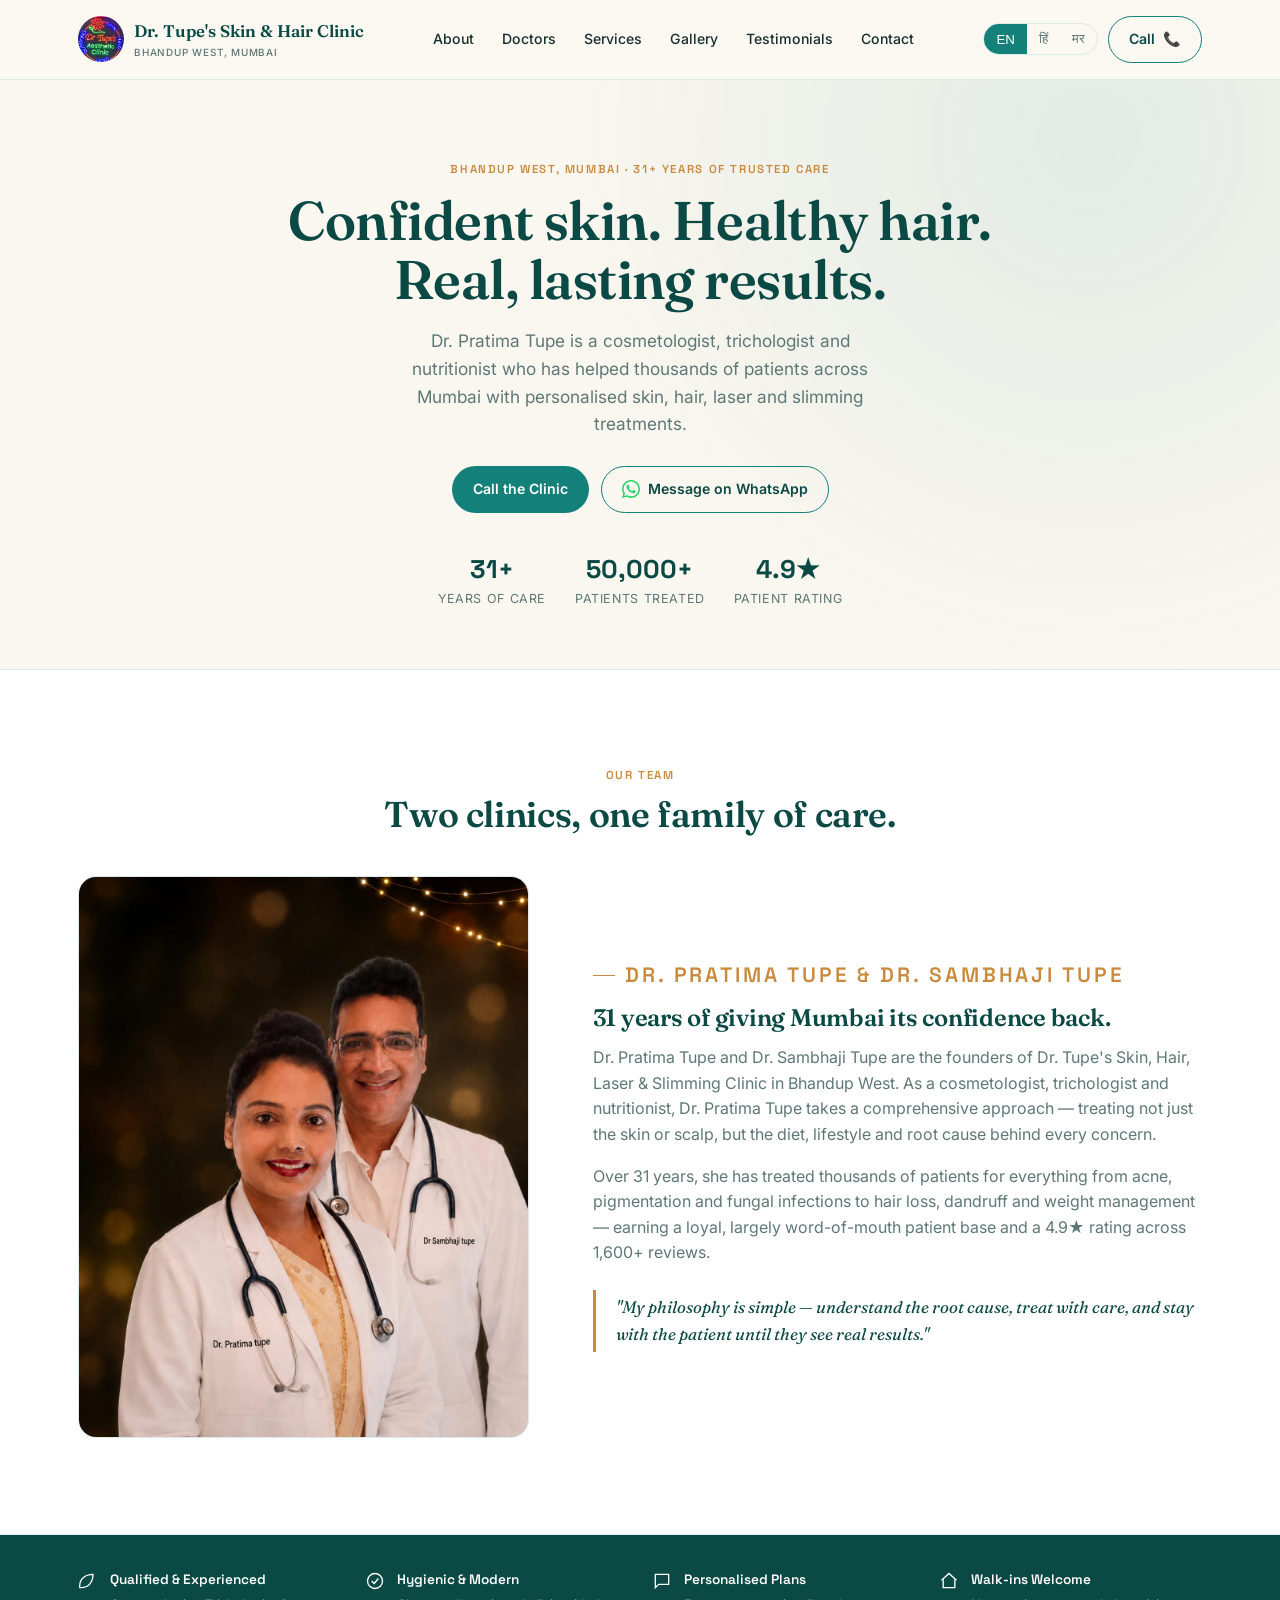
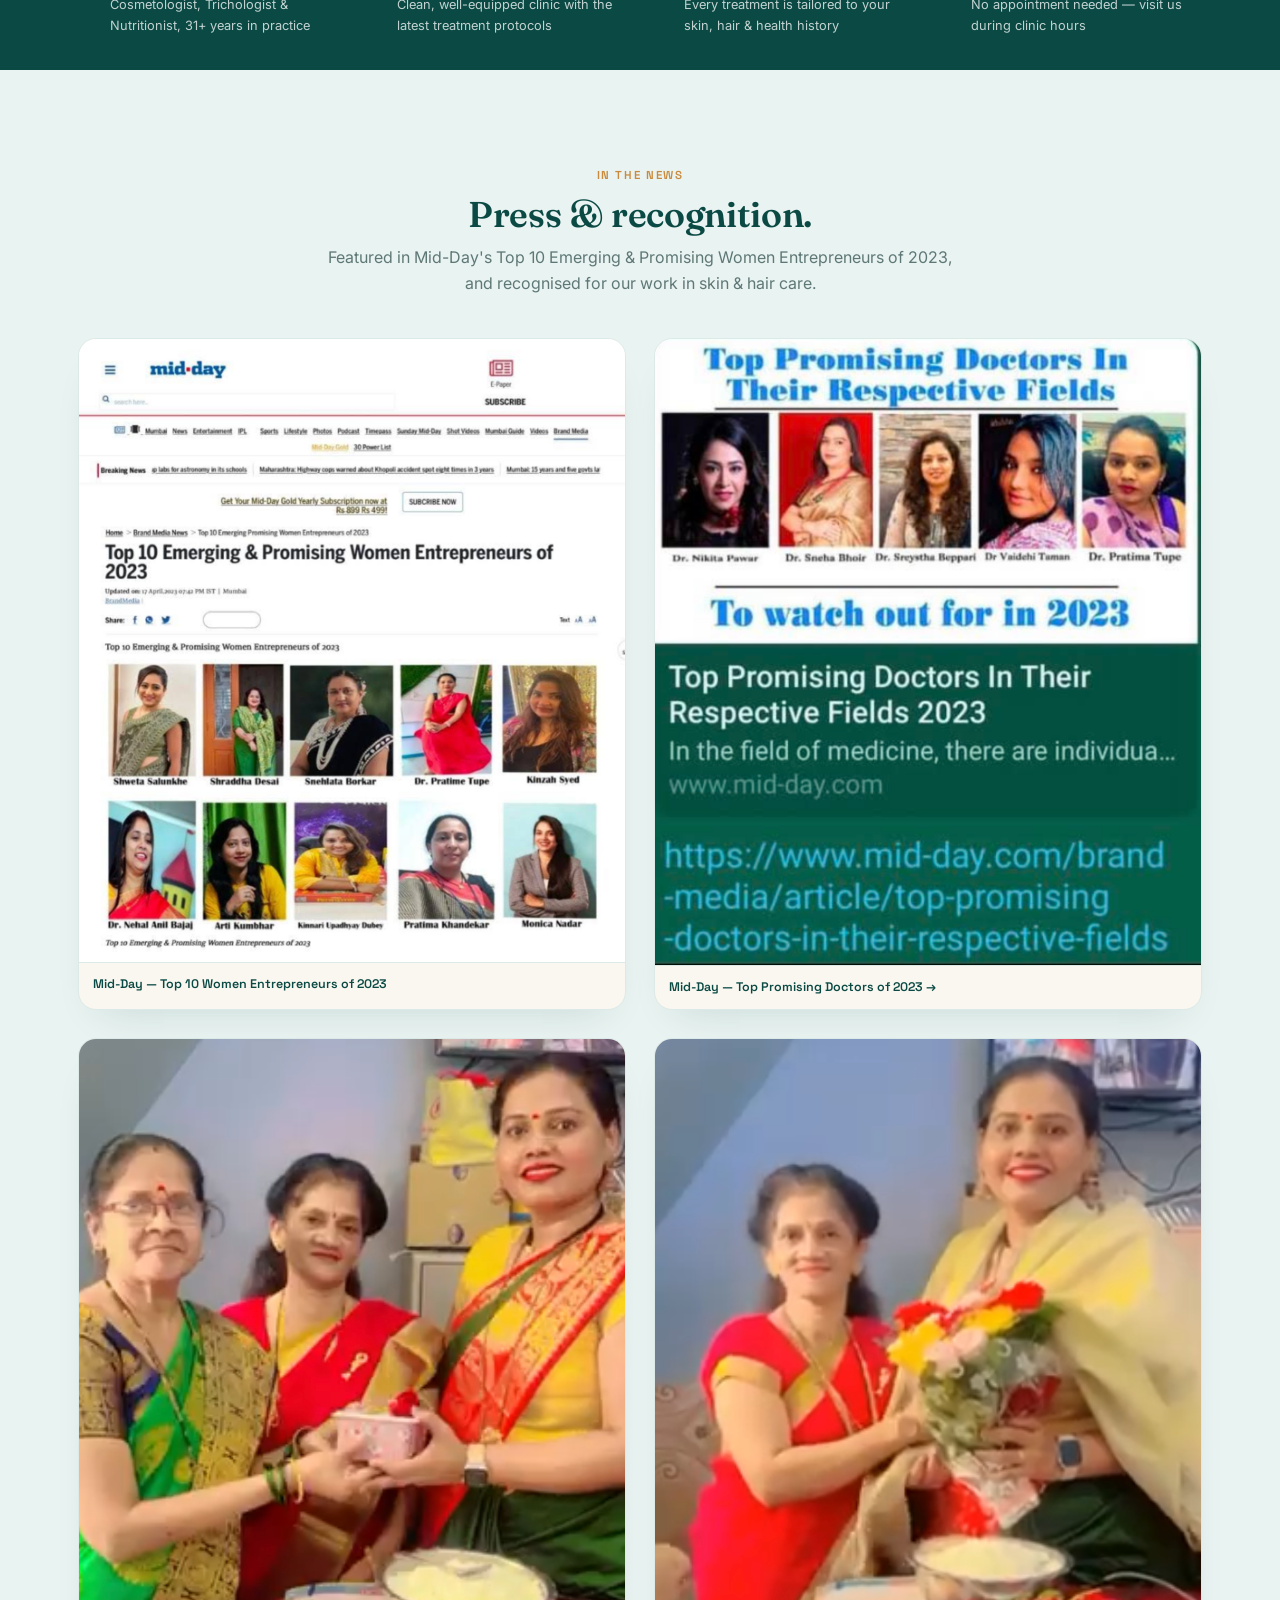
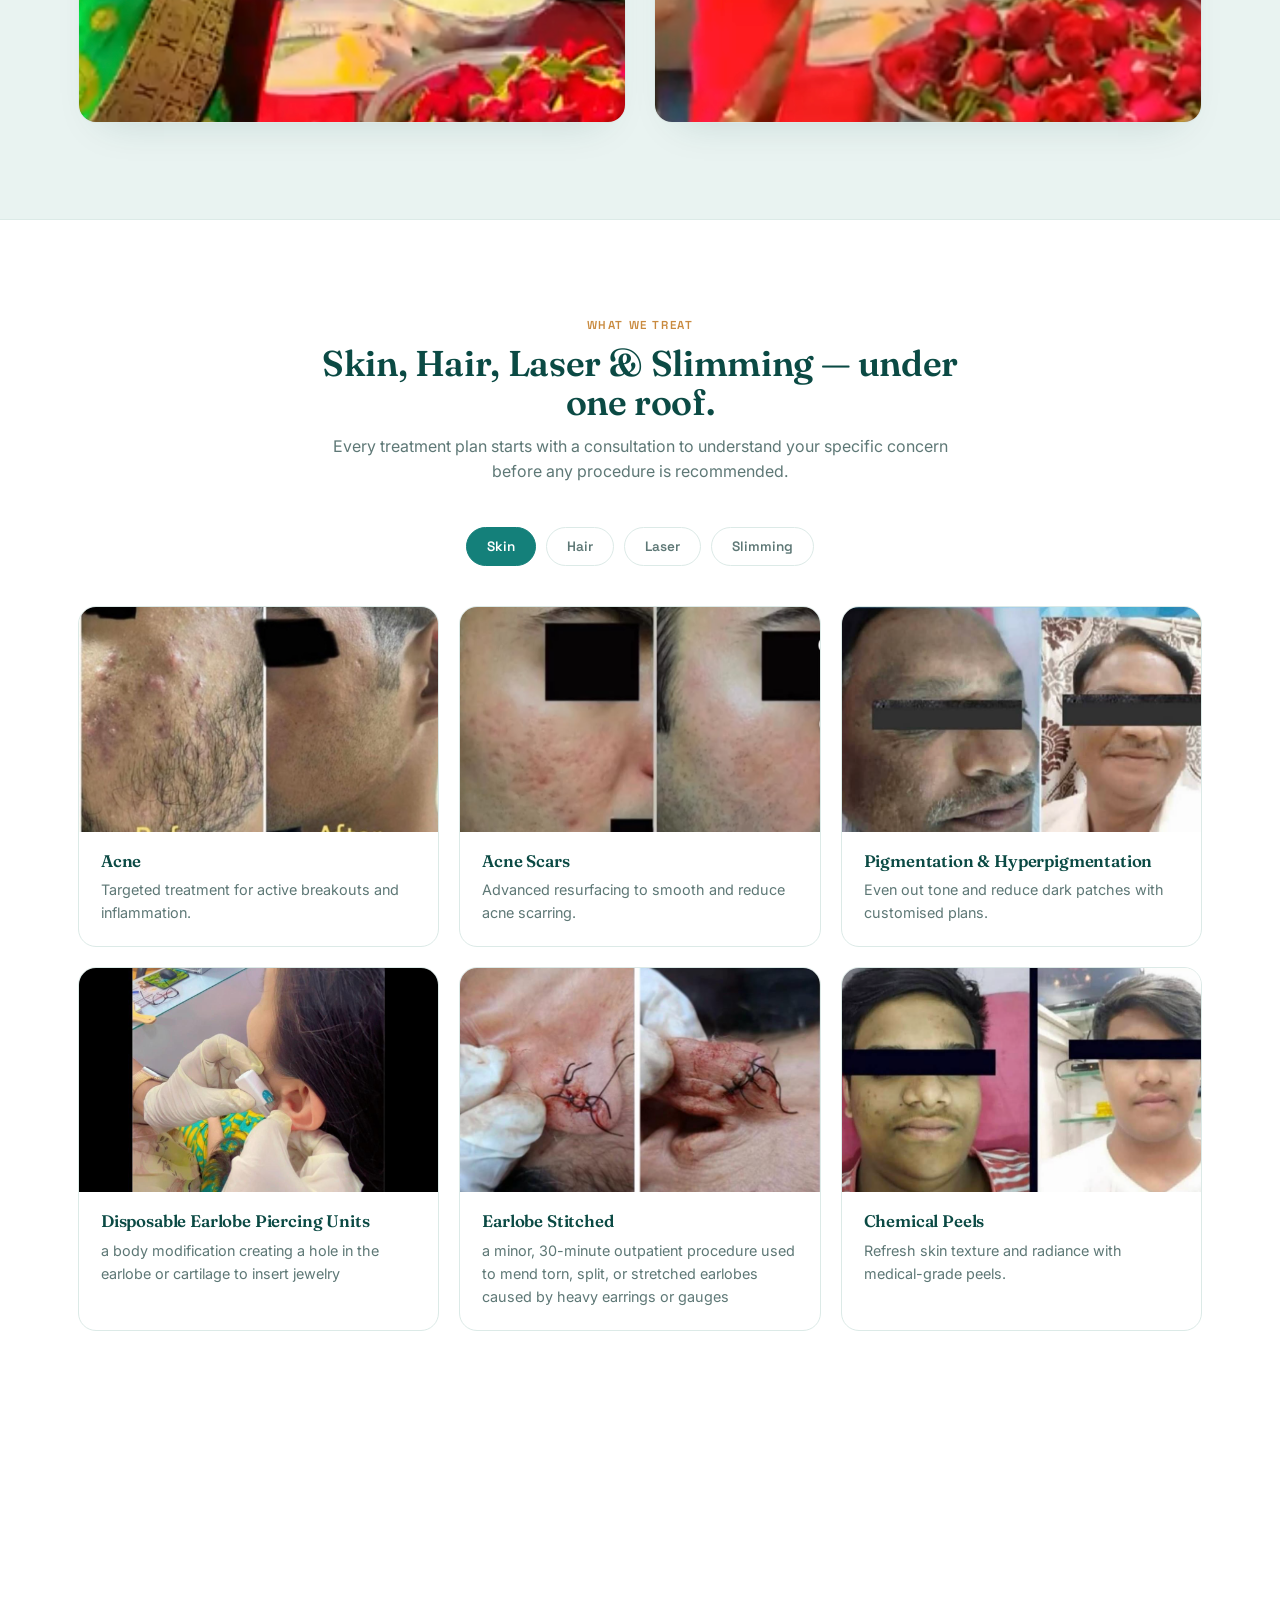
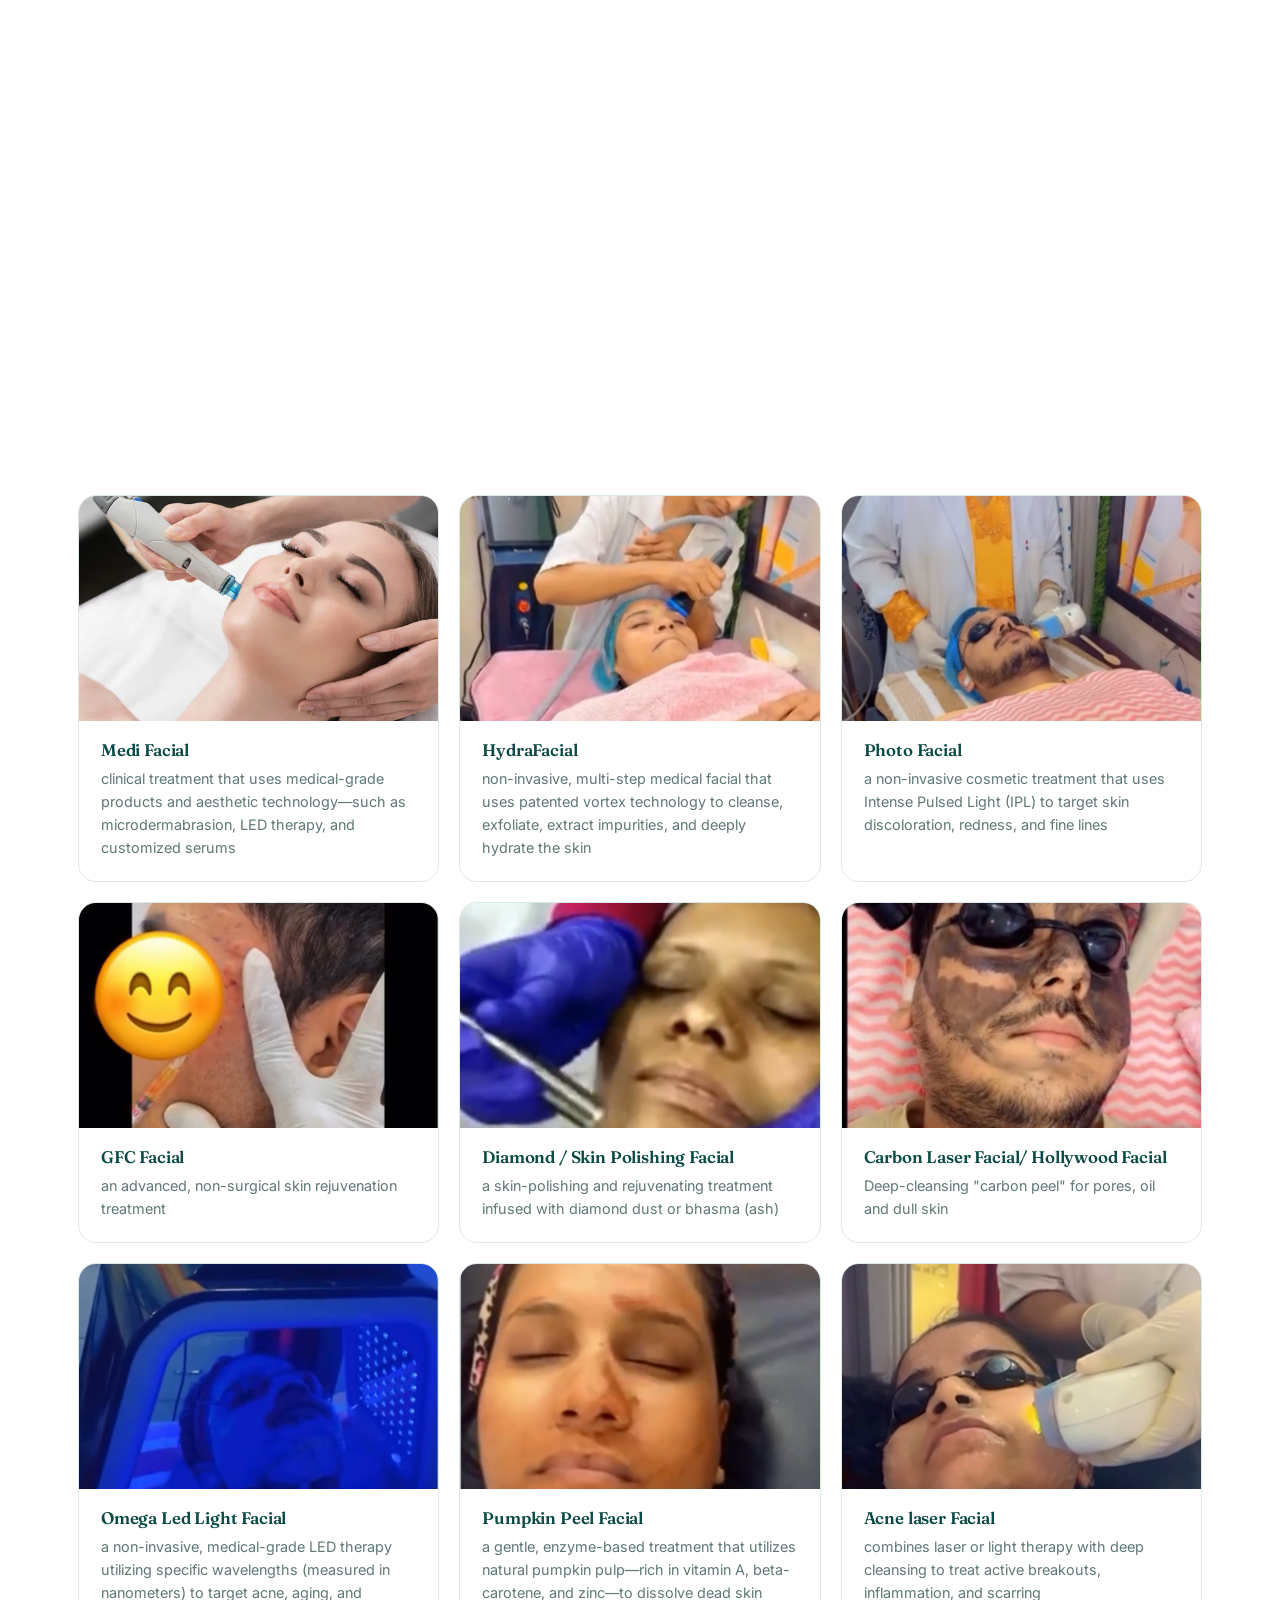
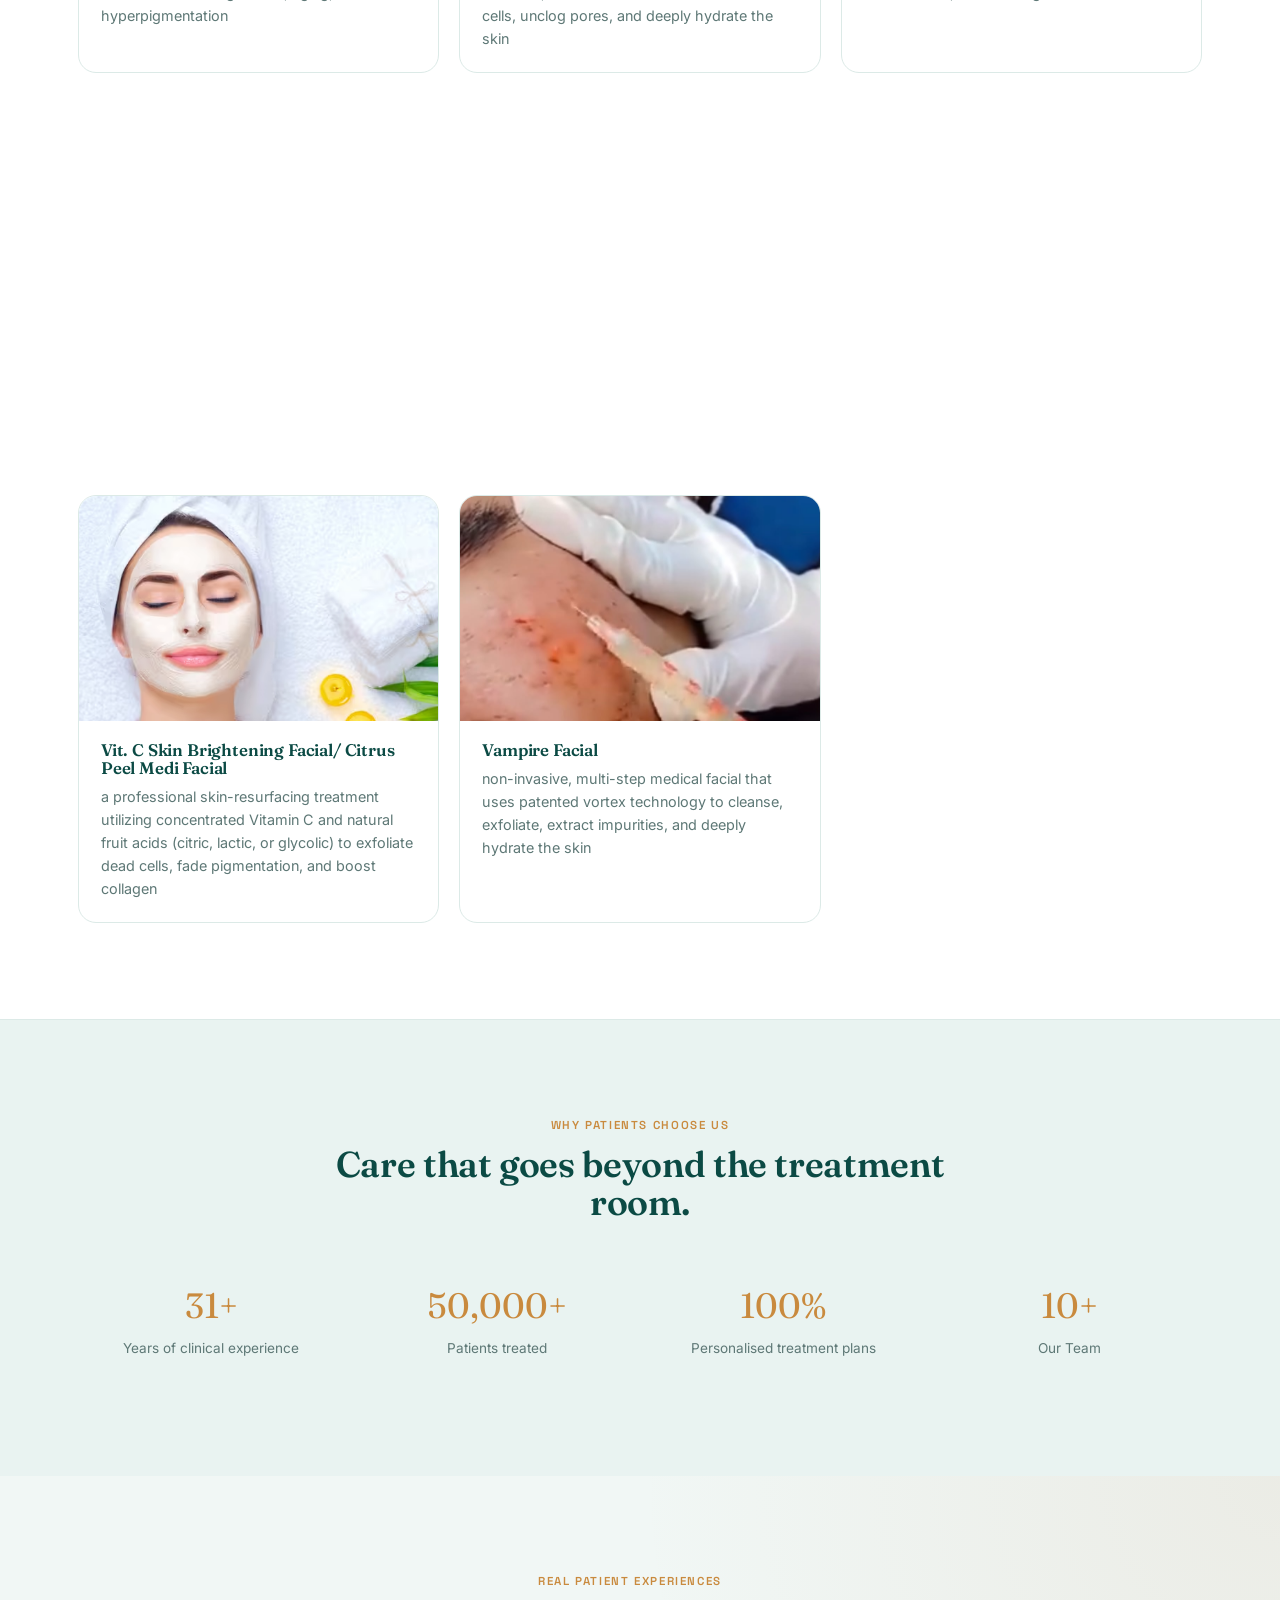
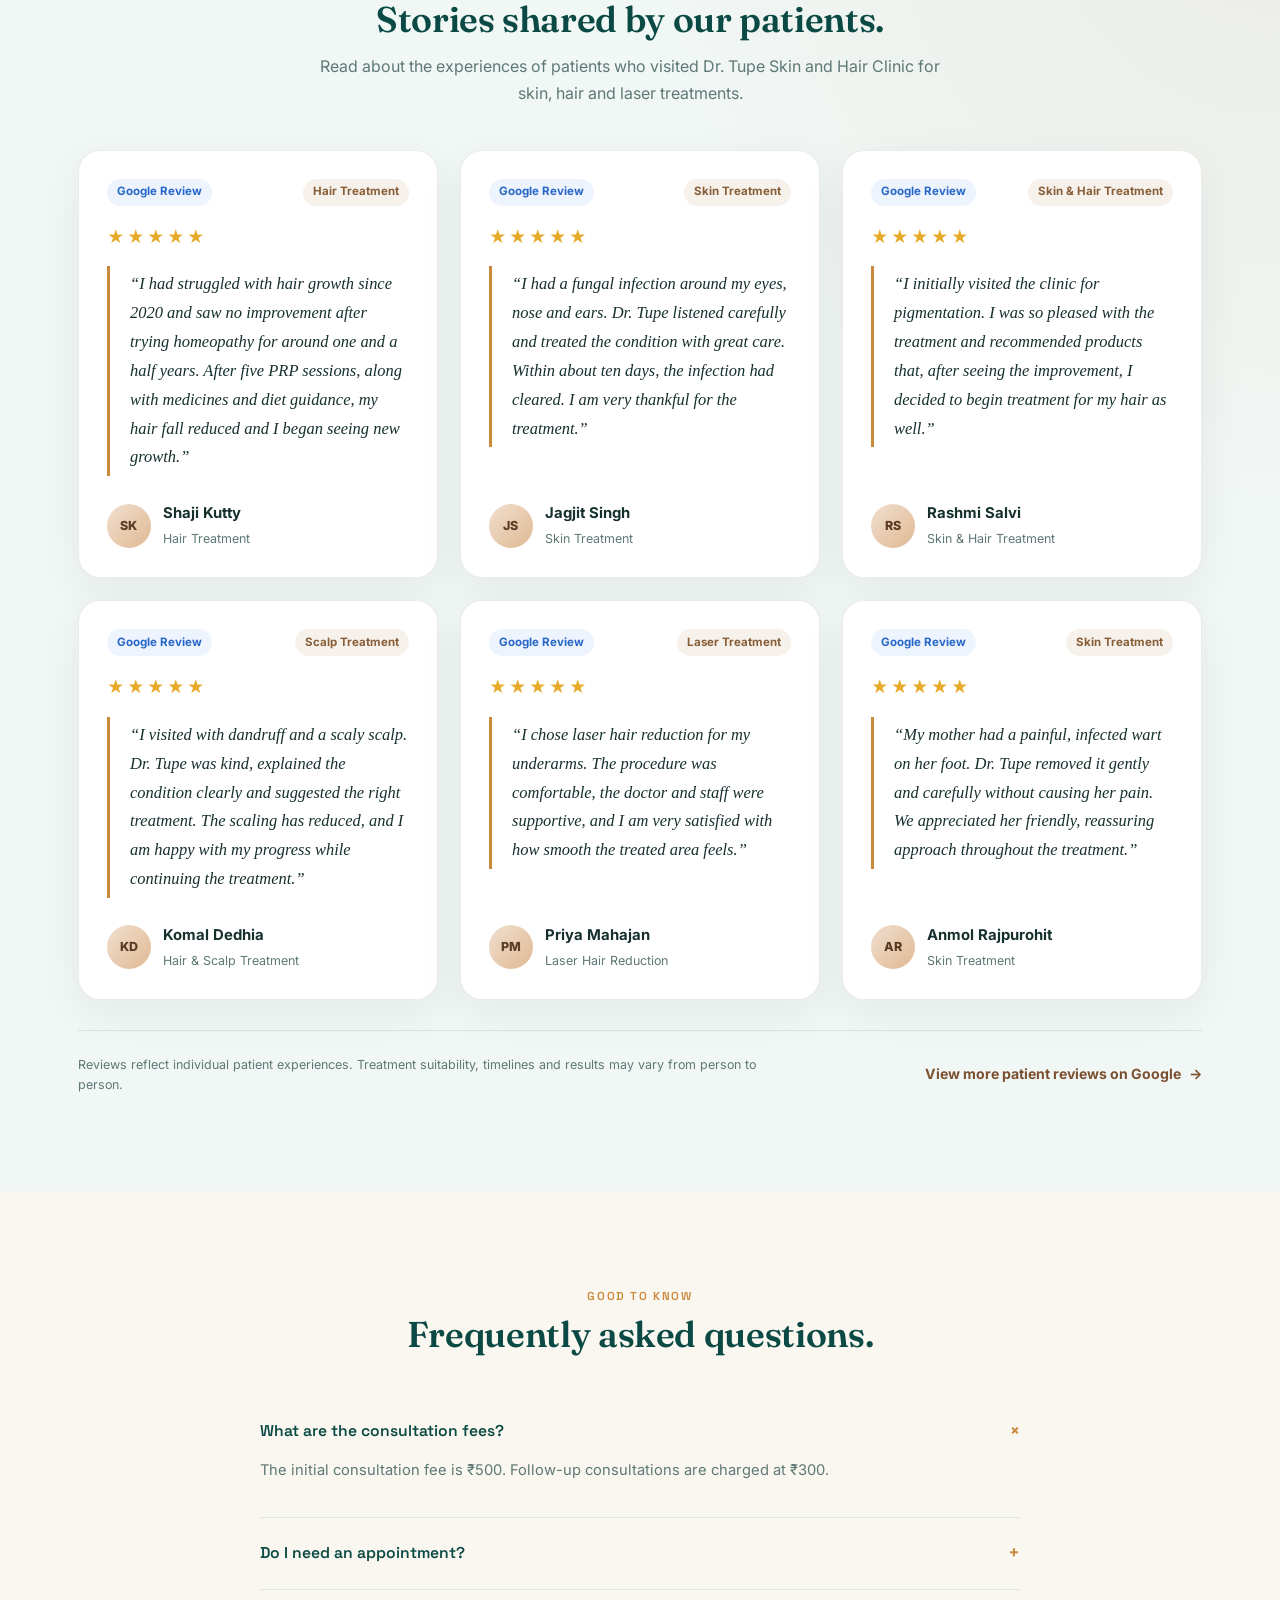
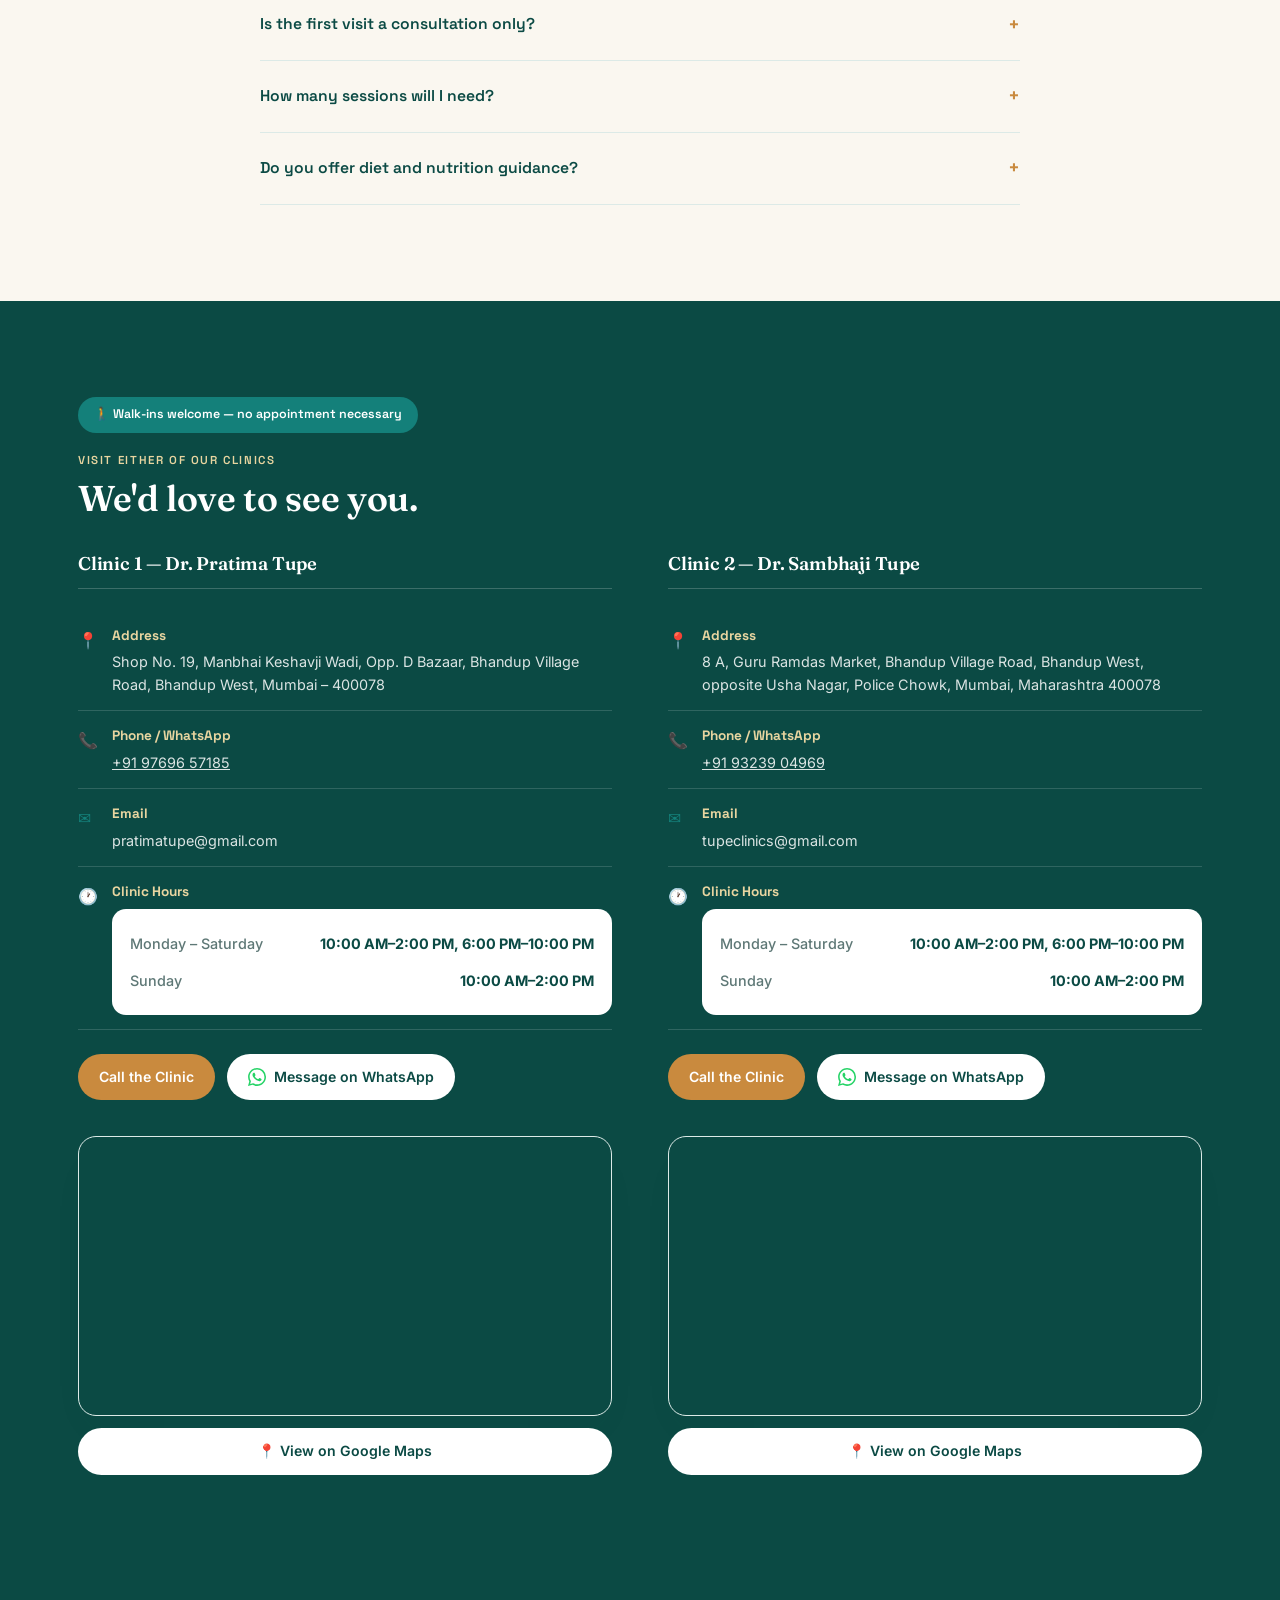
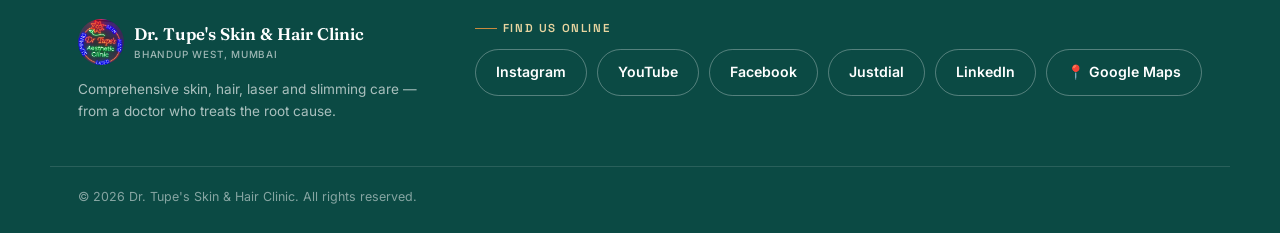
==== commit a10a87c0: "updating services" ====
--- a/index.html
+++ b/index.html
@@ -2,6 +2,15 @@
 <html lang="en">
 
 <head>
+  <!-- Google tag (gtag.js) -->
+  <script async src="https://www.googletagmanager.com/gtag/js?id=G-RN3M9ZSSB7"></script>
+  <script>
+    window.dataLayer = window.dataLayer || [];
+    function gtag(){dataLayer.push(arguments);}
+    gtag('js', new Date());
+
+    gtag('config', 'G-RN3M9ZSSB7');
+  </script>
   <meta charset="UTF-8" />
   <meta name="viewport" content="width=device-width, initial-scale=1.0" />
   <title>Dr. Tupe's Skin &amp; Hair Clinic — Bhandup West, Mumbai</title>
@@ -28,7 +37,7 @@
       </a>
       <nav class="links" id="navLinks">
         <a href="#about" data-i18n="nav_about">About</a>
-        <a href="#doctors">Doctors &amp; Clinics</a>
+        <a href="#doctors">Doctors</a>
         <a href="#services" data-i18n="nav_services">Services</a>
         <a href="gallery.html" data-i18n="nav_gallery">Gallery</a>
         <a href="#testimonials" data-i18n="nav_testimonials">Testimonials</a>
@@ -52,7 +61,7 @@
     <!-- HERO -->
     <section class="hero" id="home">
       <div class="wrap hero-grid hero-grid-single">
-        <div>
+        <div class="reveal">
           <div class="eyebrow" data-i18n="hero_eyebrow">
             Bhandup West, Mumbai · 31+ years of trusted care
           </div>
@@ -66,8 +75,10 @@
           </p>
           <div class="hero-ctas">
             <a href="tel:+919769657185" class="btn btn-primary" data-i18n="hero_cta_call">Call the Clinic</a>
-            <a href="https://wa.me/919769657185" target="_blank" rel="noopener" class="btn btn-outline"
-              data-i18n="hero_cta_whatsapp">Message on WhatsApp</a>
+            <a href="https://wa.me/919769657185" target="_blank" rel="noopener" class="btn btn-outline">
+              <svg width="18" height="18" viewBox="0 0 24 24" fill="#25D366" aria-hidden="true" style="flex-shrink:0"><path d="M17.472 14.382c-.297-.149-1.758-.867-2.03-.967-.273-.099-.471-.148-.67.15-.197.297-.767.966-.94 1.164-.173.199-.347.223-.644.075-.297-.15-1.255-.463-2.39-1.475-.883-.788-1.48-1.761-1.653-2.059-.173-.297-.018-.458.13-.606.134-.133.298-.347.446-.52.149-.174.198-.298.298-.497.099-.198.05-.371-.025-.52-.075-.149-.669-1.612-.916-2.207-.242-.579-.487-.5-.669-.51-.173-.008-.371-.01-.57-.01-.198 0-.52.074-.792.372-.272.297-1.04 1.016-1.04 2.479 0 1.462 1.065 2.875 1.213 3.074.149.198 2.096 3.2 5.077 4.487.709.306 1.262.489 1.694.625.712.227 1.36.195 1.871.118.571-.085 1.758-.719 2.006-1.413.248-.694.248-1.289.173-1.413-.074-.124-.272-.198-.57-.347M12.052 21.785h-.004a9.87 9.87 0 01-5.031-1.378l-.361-.214-3.741.982.998-3.648-.235-.374a9.86 9.86 0 01-1.51-5.26c.001-5.45 4.436-9.884 9.888-9.884 2.64 0 5.122 1.03 6.988 2.898a9.825 9.825 0 012.893 6.994c-.003 5.45-4.437 9.884-9.885 9.884M20.52 3.449C18.24 1.245 15.24 0 12.045 0 5.463 0 .104 5.36.101 11.945c0 2.105.549 4.16 1.595 5.976L0 24l6.223-1.634a11.9 11.9 0 005.814 1.481h.005c6.585 0 11.945-5.363 11.948-11.949a11.86 11.86 0 00-3.47-8.45"/></svg>
+              <span data-i18n="hero_cta_whatsapp">Message on WhatsApp</span>
+            </a>
           </div>
           <div class="stat-row">
             <div class="stat">
@@ -90,16 +101,16 @@
     <!-- DOCTORS & CLINICS -->
     <section id="doctors" class="doctors">
       <div class="wrap">
-        <div class="services-head">
+        <div class="services-head reveal">
           <div class="eyebrow">Our Team</div>
           <h2>Two clinics, one family of care.</h2>
         </div>
 
         <div class="team-grid">
-          <div class="team-photo">
+          <div class="team-photo zoom-hover reveal">
             <img src="images/dr_tupes.png" alt="Dr. Pratima Tupe and Dr. Sambhaji Tupe" loading="lazy" />
           </div>
-          <div class="doctor-info">
+          <div class="doctor-info reveal">
             <h3 class="eyebrow" data-i18n="about_eyebrow">
               Dr. Pratima Tupe &amp; Dr. Sambhaji Tupe
             </h3>
@@ -190,7 +201,7 @@
     <!-- PRESS & AWARDS -->
     <section id="press" style="background: var(--bg-alt)">
       <div class="wrap">
-        <div class="services-head">
+        <div class="services-head reveal">
           <div class="eyebrow">In The News</div>
           <h2>Press &amp; recognition.</h2>
           <p>
@@ -199,25 +210,26 @@
             hair care.
           </p>
         </div>
-        <div class="press-grid">
-          <div class="press-card">
+        <div class="press-grid stagger">
+          <div class="press-card reveal zoom-hover">
             <img src="images/midday.png" alt="Mid-Day feature: Top 10 Emerging & Promising Women Entrepreneurs of 2023"
               loading="lazy" />
             <span class="press-card-label">Mid-Day — Top 10 Women Entrepreneurs of 2023</span>
           </div>
-          <a class="press-card" href="https://www.mid-day.com/brand-media/article/top-promising-doctors-in-their-respective-fields"
+          <a class="press-card reveal zoom-hover"
+            href="https://www.mid-day.com/brand-media/article/top-promising-doctors-in-their-respective-fields"
             target="_blank" rel="noopener">
             <img src="images/midday1.png" alt="Mid-Day feature: Top Promising Doctors In Their Respective Fields 2023"
               loading="lazy" />
             <span class="press-card-label">Mid-Day — Top Promising Doctors of 2023 →</span>
           </a>
-          <div class="press-card press-card-placeholder">
-            <div class="press-placeholder-icon">🏆</div>
-            <span class="press-card-label">Award photo — to be added</span>
-          </div>
-          <div class="press-card press-card-placeholder">
-            <div class="press-placeholder-icon">🏆</div>
-            <span class="press-card-label">Award photo — to be added</span>
+          <div class="press-card reveal zoom-hover award-photo">
+            <img src="images/award.png" alt="Award recognition for Dr. Tupe's Skin &amp; Hair Clinic" loading="lazy" />
+            <!-- <span class="press-card-label">Award Recognition</span> -->
+          </div>
+          <div class="press-card reveal zoom-hover award-photo">
+            <img src="images/award1.png" alt="Award recognition for Dr. Tupe's Skin &amp; Hair Clinic" loading="lazy" />
+            <!-- <span class="press-card-label">Award Recognition</span> -->
           </div>
         </div>
       </div>
@@ -230,7 +242,7 @@
           border-bottom: 1px solid var(--line);
         ">
       <div class="wrap">
-        <div class="services-head">
+        <div class="services-head reveal">
           <div class="eyebrow" data-i18n="services_eyebrow">
             What We Treat
           </div>
@@ -259,9 +271,9 @@
         </div>
 
         <div class="service-panel active" data-panel="skin">
-          <div class="cards-grid">
-            <div class="card">
-              <div class="card-banner has-img">
+          <div class="cards-grid stagger">
+            <div class="card reveal">
+              <div class="card-banner has-img zoom-hover">
                 <img src="images/acne.png" alt="Acne treatment at Dr. Tupe's Clinic" />
               </div>
               <div class="card-body">
@@ -269,8 +281,8 @@
                 <p>Targeted treatment for active breakouts and inflammation.</p>
               </div>
             </div>
-            <div class="card">
-              <div class="card-banner has-img">
+            <div class="card reveal">
+              <div class="card-banner has-img zoom-hover">
                 <img src="images/acne_scar.png" alt="Acne scar treatment at Dr. Tupe's Clinic" />
               </div>
               <div class="card-body">
@@ -278,10 +290,9 @@
                 <p>Advanced resurfacing to smooth and reduce acne scarring.</p>
               </div>
             </div>
-            <div class="card">
-              <div class="card-banner has-img">
-                <img src="images/pigmentation.png"
-                  alt="Pigmentation treatment at Dr. Tupe's Clinic" />
+            <div class="card reveal">
+              <div class="card-banner has-img zoom-hover">
+                <img src="images/pigmentation.png" alt="Pigmentation treatment at Dr. Tupe's Clinic" />
 
               </div>
               <div class="card-body">
@@ -291,8 +302,32 @@
                 </p>
               </div>
             </div>
-            <div class="card">
-              <div class="card-banner has-img">
+            <div class="card reveal">
+              <div class="card-banner has-img zoom-hover">
+                <img src="images/ear_piercing.png" alt="MNRF at Dr. Tupe's Clinic" loading="lazy" />
+              </div>
+              <div class="card-body">
+                <h3>Disposable Earlobe Piercing Units</h3>
+                <p>
+                  a body modification creating a hole in the earlobe or cartilage to insert jewelry
+                </p>
+              </div>
+            </div>
+            <div class="card reveal">
+              <div class="card-banner has-img zoom-hover">
+                <img src="images/ear_stitching_.png" alt="MNRF at Dr. Tupe's Clinic" loading="lazy" />
+              </div>
+              <div class="card-body">
+                <h3>Earlobe Stitched</h3>
+                <p>
+                  a minor, 30-minute outpatient procedure used to mend torn, split, or stretched earlobes caused by
+                  heavy earrings or gauges
+                </p>
+              </div>
+            </div>
+
+            <div class="card reveal">
+              <div class="card-banner has-img zoom-hover">
                 <img src="images/peels.png" alt="Chemical peels at Dr. Tupe's Clinic" />
 
               </div>
@@ -303,28 +338,26 @@
                 </p>
               </div>
             </div>
-            <div class="card">
-              <div class="card-banner has-img">
-                <img src="images/eczema.png" alt="Eczema treatment at Dr. Tupe's Clinic"
-                  loading="lazy" />
+            <div class="card reveal">
+              <div class="card-banner has-img zoom-hover">
+                <img src="images/eczema.png" alt="Eczema treatment at Dr. Tupe's Clinic" loading="lazy" />
               </div>
               <div class="card-body">
                 <h3>Eczema &amp; Psoriasis Care</h3>
                 <p>Ongoing management for chronic skin conditions.</p>
               </div>
             </div>
-            <div class="card">
-              <div class="card-banner has-img">
-                <img src="images/keloid.png" alt="Keloid cryotherapy at Dr. Tupe's Clinic"
-                  loading="lazy" />
+            <div class="card reveal">
+              <div class="card-banner has-img zoom-hover">
+                <img src="images/keloid.png" alt="Keloid cryotherapy at Dr. Tupe's Clinic" loading="lazy" />
               </div>
               <div class="card-body">
                 <h3>Cryotherapy for Keloid </h3>
                 <p>Freezing therapy to flatten and reduce stubborn keloid scars.</p>
               </div>
             </div>
-            <div class="card">
-              <div class="card-banner has-img">
+            <div class="card reveal">
+              <div class="card-banner has-img zoom-hover">
                 <img src="images/fungal_infection.png" alt="Fungal infection treatment at Dr. Tupe's Clinic"
                   loading="lazy" />
               </div>
@@ -333,10 +366,9 @@
                 <p>Fast, effective care for stubborn fungal skin issues.</p>
               </div>
             </div>
-            <div class="card">
-              <div class="card-banner has-img">
-                <img src="images/wart_removal.png"
-                  alt="Mole and wart removal at Dr. Tupe's Clinic" />
+            <div class="card reveal">
+              <div class="card-banner has-img zoom-hover">
+                <img src="images/wart_removal.png" alt="Mole and wart removal at Dr. Tupe's Clinic" />
 
               </div>
               <div class="card-body">
@@ -344,8 +376,8 @@
                 <p>Safe, minimally-invasive removal of moles, warts and skin growths.</p>
               </div>
             </div>
-            <div class="card">
-              <div class="card-banner has-img">
+            <div class="card reveal">
+              <div class="card-banner has-img zoom-hover">
                 <img src="images/xanthelasma_.png" alt="Xanthelasma removal at Dr. Tupe's Clinic" />
               </div>
               <div class="card-body">
@@ -353,13 +385,197 @@
                 <p>Removal of yellowish cholesterol deposits around the eyelids.</p>
               </div>
             </div>
+            <div class="card reveal">
+              <div class="card-banner has-img zoom-hover">
+                <img src="images/oxygeno.png" alt="MNRF at Dr. Tupe's Clinic" loading="lazy" />
+              </div>
+              <div class="card-body">
+                <h3>OxyGeno Facial</h3>
+                <p>
+                  3-in-1 super facial that exfoliates dead cells, oxygenates from within, and deeply infuses active
+                  nutrients
+                </p>
+              </div>
+            </div>
+            <div class="card reveal">
+              <div class="card-banner has-img zoom-hover">
+                <img src="images/medifacial.png" alt="MNRF at Dr. Tupe's Clinic" loading="lazy" />
+              </div>
+              <div class="card-body">
+                <h3>Medi Facial</h3>
+                <p>
+                  clinical treatment that uses medical-grade products and aesthetic technology—such as
+                  microdermabrasion, LED therapy, and customized serums
+                </p>
+              </div>
+            </div>
+            <div class="card reveal">
+              <div class="card-banner has-img zoom-hover">
+                <img src="images/hydrafacial.png" alt="MNRF at Dr. Tupe's Clinic" loading="lazy" />
+              </div>
+              <div class="card-body">
+                <h3>HydraFacial</h3>
+                <p>
+                  non-invasive, multi-step medical facial that uses patented vortex technology to cleanse, exfoliate,
+                  extract impurities, and deeply hydrate the skin
+                </p>
+              </div>
+            </div>
+            <div class="card reveal">
+              <div class="card-banner has-img zoom-hover">
+                <img src="images/photofacial.png" alt="MNRF at Dr. Tupe's Clinic" loading="lazy" />
+              </div>
+              <div class="card-body">
+                <h3>Photo Facial</h3>
+                <p>
+                  a non-invasive cosmetic treatment that uses Intense Pulsed Light (IPL) to target skin discoloration,
+                  redness, and fine lines
+                </p>
+              </div>
+            </div>
+            <div class="card reveal">
+              <div class="card-banner has-img zoom-hover">
+                <img src="images/gfcfacial.png" alt="MNRF at Dr. Tupe's Clinic" loading="lazy" />
+              </div>
+              <div class="card-body">
+                <h3>GFC Facial</h3>
+                <p>
+                  an advanced, non-surgical skin rejuvenation treatment
+                </p>
+              </div>
+            </div>
+            <div class="card reveal">
+              <div class="card-banner has-img zoom-hover">
+                <img src="images/diamondfacial.png" alt="MNRF at Dr. Tupe's Clinic" loading="lazy" />
+              </div>
+              <div class="card-body">
+                <h3>Diamond / Skin Polishing Facial</h3>
+                <p>
+                  a skin-polishing and rejuvenating treatment infused with diamond dust or bhasma (ash)
+                </p>
+              </div>
+            </div>
+            <div class="card reveal">
+              <div class="card-banner has-img zoom-hover">
+                <img src="images/carbon_laser_.png" alt="Carbon laser peel at Dr. Tupe's Clinic" loading="lazy" />
+              </div>
+              <div class="card-body">
+                <h3>Carbon Laser Facial/ Hollywood Facial</h3>
+                <p>Deep-cleansing "carbon peel" for pores, oil and dull skin</p>
+              </div>
+            </div>
+            <div class="card reveal">
+              <div class="card-banner has-img zoom-hover">
+                <img src="images/omegaletlightfacial.png" alt="MNRF at Dr. Tupe's Clinic" loading="lazy" />
+              </div>
+              <div class="card-body">
+                <h3>Omega Led Light Facial</h3>
+                <p>
+                  a non-invasive, medical-grade LED therapy utilizing specific wavelengths (measured in nanometers) to
+                  target acne, aging, and hyperpigmentation
+                </p>
+              </div>
+            </div>
+            <div class="card reveal">
+              <div class="card-banner has-img zoom-hover">
+                <img src="images/pumpkinpeelfacial.png" alt="MNRF at Dr. Tupe's Clinic" loading="lazy" />
+              </div>
+              <div class="card-body">
+                <h3>Pumpkin Peel Facial</h3>
+                <p>
+                  a gentle, enzyme-based treatment that utilizes natural pumpkin pulp—rich in vitamin A, beta-carotene,
+                  and zinc—to dissolve dead skin cells, unclog pores, and deeply hydrate the skin
+                </p>
+              </div>
+            </div>
+            <div class="card reveal">
+              <div class="card-banner has-img zoom-hover">
+                <img src="images/acnelaserfacial.png" alt="MNRF at Dr. Tupe's Clinic" loading="lazy" />
+              </div>
+              <div class="card-body">
+                <h3>Acne laser Facial</h3>
+                <p>
+                  combines laser or light therapy with deep cleansing to treat active breakouts, inflammation, and
+                  scarring
+                </p>
+              </div>
+            </div>
+            <div class="card reveal">
+              <div class="card-banner has-img zoom-hover">
+                <img src="images/koreanglassfacial.png" alt="MNRF at Dr. Tupe's Clinic" loading="lazy" />
+              </div>
+              <div class="card-body">
+                <h3>Korean Glass Facial</h3>
+                <p>
+                  a multi-step skincare treatment inspired by K-beauty trends
+                </p>
+              </div>
+            </div>
+            <div class="card reveal">
+              <div class="card-banner has-img zoom-hover">
+                <img src="images/mandelicpeel.png" alt="MNRF at Dr. Tupe's Clinic" loading="lazy" />
+              </div>
+              <div class="card-body">
+                <h3>Mandelic Peel Facial</h3>
+                <p>
+                  a gentle, alpha-hydroxy acid (AHA) treatment ideal for all skin types, including sensitive skin
+                </p>
+              </div>
+            </div>
+            <div class="card reveal">
+              <div class="card-banner has-img zoom-hover">
+                <img src="images/antiaging.png" alt="MNRF at Dr. Tupe's Clinic" loading="lazy" />
+              </div>
+              <div class="card-body">
+                <h3>Radiofrequency Facial/ Anti-aging Facial</h3>
+                <p>
+                  a non-invasive cosmetic treatment that uses low-frequency electromagnetic waves to heat the deep layers of the skin
+                </p>
+              </div>
+            </div>
+            <div class="card reveal">
+              <div class="card-banner has-img zoom-hover">
+                <img src="images/citruspeel.png" alt="MNRF at Dr. Tupe's Clinic" loading="lazy" />
+              </div>
+              <div class="card-body">
+                <h3>Vit. C Skin Brightening Facial/ Citrus Peel Medi Facial</h3>
+                <p>
+                  a professional skin-resurfacing treatment utilizing concentrated Vitamin C and natural fruit acids (citric, lactic, or glycolic) to exfoliate dead cells, fade pigmentation, and boost collagen
+                </p>
+              </div>
+            </div>
+
+            <div class="card reveal">
+              <div class="card-banner has-img zoom-hover">
+                <img src="images/vampirefacial.png" alt="MNRF at Dr. Tupe's Clinic" loading="lazy" />
+              </div>
+              <div class="card-body">
+                <h3>Vampire Facial</h3>
+                <p>
+                  non-invasive, multi-step medical facial that uses patented vortex technology to cleanse, exfoliate,
+                  extract impurities, and deeply hydrate the skin
+                </p>
+              </div>
+            </div>
           </div>
         </div>
 
         <div class="service-panel" data-panel="hair">
-          <div class="cards-grid">
-            <div class="card">
-              <div class="card-banner has-img">
+          <div class="cards-grid stagger">
+            <div class="card reveal">
+              <div class="card-banner has-img zoom-hover">
+                <img src="images/qr678.png" alt="PRP (Platelet-rich plasma) hair treatment at Dr. Tupe's Clinic"
+                  loading="lazy" />
+              </div>
+              <div class="card-body">
+                <h3>QR 678 PREO</h3>
+                <p>
+                  advanced, next-generation injectable hair-growth treatment
+                </p>
+              </div>
+            </div>
+            <div class="card reveal">
+              <div class="card-banner has-img zoom-hover">
                 <img src="images/prp.png" alt="PRP (Platelet-rich plasma) hair treatment at Dr. Tupe's Clinic"
                   loading="lazy" />
               </div>
@@ -371,8 +587,8 @@
                 </p>
               </div>
             </div>
-            <div class="card">
-              <div class="card-banner has-img">
+            <div class="card reveal">
+              <div class="card-banner has-img zoom-hover">
                 <img src="images/gfc_.png" alt="GFC (Growth Factor Concentrate) hair treatment at Dr. Tupe's Clinic"
                   loading="lazy" />
               </div>
@@ -384,10 +600,44 @@
                 </p>
               </div>
             </div>
-            <div class="card">
-              <div class="card-banner has-img">
-                <img src="images/hair_meso.png"
-                  alt="Hair mesotherapy at Dr. Tupe's Clinic" loading="lazy" />
+            <div class="card reveal">
+              <div class="card-banner has-img zoom-hover">
+                <img src="images/dutexome.png" alt="Laser hair reduction at Dr. Tupe's Clinic" loading="lazy" />
+              </div>
+              <div class="card-body">
+                <h3>Dutoxome Hair Growth Therapy</h3>
+                <p>
+                  Advanced scalp therapy that combines exosomes, dutasteride, copper peptides, and B-complex vitamins to
+                  combat hair thinning and androgenetic alopecia
+                </p>
+              </div>
+            </div>
+            <div class="card reveal">
+              <div class="card-banner has-img zoom-hover">
+                <img src="images/pdo.png" alt="Laser hair reduction at Dr. Tupe's Clinic" loading="lazy" />
+              </div>
+              <div class="card-body">
+                <h3>PDO (polydioxanone) Threads Therapy</h3>
+                <p>
+                  Ultra-fine, dissolvable medical-grade sutures inserted into the scalp to treat hair thinning
+                </p>
+              </div>
+            </div>
+            <div class="card reveal">
+              <div class="card-banner has-img zoom-hover">
+                <img src="images/laser_helmet.png" alt="Laser hair reduction at Dr. Tupe's Clinic" loading="lazy" />
+              </div>
+              <div class="card-body">
+                <h3>Laser Helmet for Hair Growth</h3>
+                <p>
+                  Low-Level Laser Therapy (LLLT) scalp treatment device designed for hair loss therapy and promoting
+                  hair growth
+                </p>
+              </div>
+            </div>
+            <div class="card reveal">
+              <div class="card-banner has-img zoom-hover">
+                <img src="images/hair_meso.png" alt="Hair mesotherapy at Dr. Tupe's Clinic" loading="lazy" />
               </div>
               <div class="card-body">
                 <h3>Hair Mesotherapy</h3>
@@ -396,10 +646,9 @@
                 </p>
               </div>
             </div>
-            <div class="card">
-              <div class="card-banner has-img">
-                <img src="images/alopecia.png" alt="Alopecia areata treatment at Dr. Tupe's Clinic"
-                  loading="lazy" />
+            <div class="card reveal">
+              <div class="card-banner has-img zoom-hover">
+                <img src="images/alopecia.png" alt="Alopecia areata treatment at Dr. Tupe's Clinic" loading="lazy" />
               </div>
               <div class="card-body">
                 <h3>Alopecia Areata</h3>
@@ -409,20 +658,19 @@
                 </p>
               </div>
             </div>
-            <div class="card">
-              <div class="card-banner has-img">
-                <img src="images/dandruff.png" alt="Dandruff and scalp treatment at Dr. Tupe's Clinic"
-                  loading="lazy" />
+            <div class="card reveal">
+              <div class="card-banner has-img zoom-hover">
+                <img src="images/dandruff.png" alt="Dandruff and scalp treatment at Dr. Tupe's Clinic" loading="lazy" />
               </div>
               <div class="card-body">
                 <h3>Dandruff &amp; Scalp Treatment</h3>
                 <p>Relief from dandruff, itching and scalp irritation.</p>
               </div>
             </div>
-            <div class="card">
-              <div class="card-banner has-img">
-                <img src="images/hairloss_management.png"
-                  alt="Hair loss management at Dr. Tupe's Clinic" loading="lazy" />
+            <div class="card reveal">
+              <div class="card-banner has-img zoom-hover">
+                <img src="images/hairloss_management.png" alt="Hair loss management at Dr. Tupe's Clinic"
+                  loading="lazy" />
               </div>
               <div class="card-body">
                 <h3>Hair Loss Management</h3>
@@ -436,9 +684,9 @@
         </div>
 
         <div class="service-panel" data-panel="laser">
-          <div class="cards-grid">
-            <div class="card">
-              <div class="card-banner has-img">
+          <div class="cards-grid stagger">
+            <div class="card reveal">
+              <div class="card-banner has-img zoom-hover">
                 <img src="images/laser_hair_removal.png" alt="Laser hair reduction at Dr. Tupe's Clinic"
                   loading="lazy" />
               </div>
@@ -450,100 +698,97 @@
                 </p>
               </div>
             </div>
-            <div class="card">
-              <div class="card-banner has-img">
-                <img src="images/excimer_l.png"
-                  alt="Excimer laser treatment at Dr. Tupe's Clinic" loading="lazy" />
+
+            <div class="card reveal">
+              <div class="card-banner has-img zoom-hover">
+                <img src="images/excimer_l.png" alt="Excimer laser treatment at Dr. Tupe's Clinic" loading="lazy" />
               </div>
               <div class="card-body">
                 <h3>Excimer laser</h3>
                 <p>Targeted UV phototherapy for vitiligo and psoriasis patches.</p>
               </div>
             </div>
-            <div class="card">
-              <div class="card-banner has-img">
-                <img src="images/co2.png" alt="CO2 laser resurfacing at Dr. Tupe's Clinic"
-                  loading="lazy" />
+            <div class="card reveal">
+              <div class="card-banner has-img zoom-hover">
+                <img src="images/co2.png" alt="CO2 laser resurfacing at Dr. Tupe's Clinic" loading="lazy" />
               </div>
               <div class="card-body">
                 <h3>CO2 Laser</h3>
                 <p>Fractional resurfacing for scars, texture and fine lines.</p>
               </div>
             </div>
-            <div class="card">
-              <div class="card-banner has-img">
-                <img src="images/hifu.png" alt="HIFU at Dr. Tupe's Clinic"
-                  loading="lazy" />
+            <div class="card reveal">
+              <div class="card-banner has-img zoom-hover">
+                <img src="images/hifu.png" alt="HIFU at Dr. Tupe's Clinic" loading="lazy" />
               </div>
               <div class="card-body">
                 <h3>High Intensity Focus Ultrasound</h3>
                 <p>Non-surgical ultrasound lifting and skin tightening.</p>
               </div>
             </div>
-            <div class="card">
-              <div class="card-banner has-img">
-                <img src="images/radio_freq.png"
-                  alt="Radio frequency skin tightening at Dr. Tupe's Clinic" loading="lazy" />
+            <div class="card reveal">
+              <div class="card-banner has-img zoom-hover">
+                <img src="images/radio_freq.png" alt="Radio frequency skin tightening at Dr. Tupe's Clinic"
+                  loading="lazy" />
               </div>
               <div class="card-body">
                 <h3>Skin Tightening by Radio Frequency</h3>
                 <p>RF energy to firm and tighten loose skin.</p>
               </div>
             </div>
-            <div class="card">
-              <div class="card-banner has-img">
-                <img src="images/carbon_laser_.png"
-                  alt="Carbon laser peel at Dr. Tupe's Clinic" loading="lazy" />
-              </div>
-              <div class="card-body">
-                <h3>Carbon Laser Treatment</h3>
-                <p>Deep-cleansing "carbon peel" for pores, oil and dull skin.</p>
-              </div>
-            </div>
-            <div class="card">
-              <div class="card-banner has-img">
-                <img src="images/freckle_Removal.png"
-                  alt="Freckles removal at Dr. Tupe's Clinic" loading="lazy" />
+
+            <div class="card reveal">
+              <div class="card-banner has-img zoom-hover">
+                <img src="images/freckle_Removal.png" alt="Freckles removal at Dr. Tupe's Clinic" loading="lazy" />
               </div>
               <div class="card-body">
                 <h3>Freckles Removal</h3>
                 <p>Precise laser targeting to fade freckles and sun spots.</p>
               </div>
             </div>
-            <div class="card">
-              <div class="card-banner has-img">
-                <img src="images/Q_Switch_laser.png"
-                  alt="Q switch Laser at Dr. Tupe's Clinic" loading="lazy" />
+            <div class="card reveal">
+              <div class="card-banner has-img zoom-hover">
+                <img src="images/Q_Switch_laser.png" alt="Q switch Laser at Dr. Tupe's Clinic" loading="lazy" />
               </div>
               <div class="card-body">
                 <h3>Q switch Laser</h3>
                 <p>High-energy laser for pigmentation, tattoos and skin brightening.</p>
               </div>
             </div>
-            <div class="card">
-              <div class="card-banner has-img">
-                <img src="images/stretchmarks.png"
-                  alt="Stretchmarks removal at Dr. Tupe's Clinic" loading="lazy" />
+            <div class="card reveal">
+              <div class="card-banner has-img zoom-hover">
+                <img src="images/stretchmarks.png" alt="Stretchmarks removal at Dr. Tupe's Clinic" loading="lazy" />
               </div>
               <div class="card-body">
                 <h3>Stretchmarks Removal</h3>
                 <p>Laser treatment to reduce the appearance of stretch marks.</p>
               </div>
             </div>
-            <div class="card">
-              <div class="card-banner has-img">
-                <img src="images/lip.png"
-                  alt="Lip lightening at Dr. Tupe's Clinic" loading="lazy" />
+            <div class="card reveal">
+              <div class="card-banner has-img zoom-hover">
+                <img src="images/lip.png" alt="Lip lightening at Dr. Tupe's Clinic" loading="lazy" />
               </div>
               <div class="card-body">
                 <h3>Lip Lightening</h3>
                 <p>Laser treatment to reduce dark pigmentation on the lips.</p>
               </div>
             </div>
-            <div class="card">
-              <div class="card-banner has-img">
-                <img src="images/tattoo_removal.png"
-                  alt="Tattoo Removal at Dr. Tupe's Clinic" loading="lazy" />
+            <div class="card reveal">
+              <div class="card-banner has-img zoom-hover">
+                <img src="images/mnrf.png" alt="MNRF at Dr. Tupe's Clinic" loading="lazy" />
+              </div>
+              <div class="card-body">
+                <h3>MNRF [ Microneedling with Radio Frequency]</h3>
+                <p>
+                  Advanced, minimally invasive cosmetic procedure that triggers natural collagen production, smooths
+                  acne scars, tightens loose tissue, and refines large pores with quick healing
+                </p>
+              </div>
+            </div>
+
+            <div class="card reveal">
+              <div class="card-banner has-img zoom-hover">
+                <img src="images/tattoo_removal.png" alt="Tattoo Removal at Dr. Tupe's Clinic" loading="lazy" />
               </div>
               <div class="card-body">
                 <h3>Tattoo Removal</h3>
@@ -556,11 +801,10 @@
         </div>
 
         <div class="service-panel" data-panel="slim">
-          <div class="cards-grid">
-            <div class="card">
-              <div class="card-banner has-img">
-                <img src="images/laser_lipolysis.png"
-                  alt="Laser lipolysis at Dr. Tupe's Clinic" loading="lazy" />
+          <div class="cards-grid stagger">
+            <div class="card reveal">
+              <div class="card-banner has-img zoom-hover">
+                <img src="images/laser_lipolysis.png" alt="Laser lipolysis at Dr. Tupe's Clinic" loading="lazy" />
               </div>
               <div class="card-body">
                 <h3>Laser Lipolysis</h3>
@@ -569,10 +813,10 @@
                 </p>
               </div>
             </div>
-            <div class="card">
-              <div class="card-banner has-img">
-                <img src="images/weightloss.png"
-                  alt="Weight loss and diet planning at Dr. Tupe's Clinic" loading="lazy" />
+            <div class="card reveal">
+              <div class="card-banner has-img zoom-hover">
+                <img src="images/weightloss.png" alt="Weight loss and diet planning at Dr. Tupe's Clinic"
+                  loading="lazy" />
               </div>
               <div class="card-body">
                 <h3>Weight Management &amp; Diet Plans</h3>
@@ -582,40 +826,36 @@
                 </p>
               </div>
             </div>
-            <div class="card">
-              <div class="card-banner has-img">
-                <img src="images/cryo.png"
-                  alt="Cryo lipolysis at Dr. Tupe's Clinic" loading="lazy" />
+            <div class="card reveal">
+              <div class="card-banner has-img zoom-hover">
+                <img src="images/cryo.png" alt="Cryo lipolysis at Dr. Tupe's Clinic" loading="lazy" />
               </div>
               <div class="card-body">
                 <h3>Cryo Lipolysis</h3>
                 <p>Fat-freezing technology to reduce stubborn fat pockets.</p>
               </div>
             </div>
-            <div class="card">
-              <div class="card-banner has-img">
-                <img src="images/ems.png"
-                  alt="EMS Sculpt at Dr. Tupe's Clinic" loading="lazy" />
+            <div class="card reveal">
+              <div class="card-banner has-img zoom-hover">
+                <img src="images/ems.png" alt="EMS Sculpt at Dr. Tupe's Clinic" loading="lazy" />
               </div>
               <div class="card-body">
                 <h3>EMS Sculpt</h3>
                 <p>Electromagnetic muscle stimulation to build tone and definition.</p>
               </div>
             </div>
-            <div class="card">
-              <div class="card-banner has-img">
-                <img src="images/sauna_belt.png"
-                  alt="Sauna belt at Dr. Tupe's Clinic" loading="lazy" />
+            <div class="card reveal">
+              <div class="card-banner has-img zoom-hover">
+                <img src="images/sauna_belt.png" alt="Sauna belt at Dr. Tupe's Clinic" loading="lazy" />
               </div>
               <div class="card-body">
                 <h3>Sauna Belt </h3>
                 <p>Targeted heat therapy to support fat loss and circulation.</p>
               </div>
             </div>
-            <div class="card">
-              <div class="card-banner has-img">
-                <img src="images/ems_.png"
-                  alt="Electronic muscle stimulation at Dr. Tupe's Clinic" loading="lazy" />
+            <div class="card reveal">
+              <div class="card-banner has-img zoom-hover">
+                <img src="images/ems_.png" alt="Electronic muscle stimulation at Dr. Tupe's Clinic" loading="lazy" />
               </div>
               <div class="card-body">
                 <h3>Electronic Muscle Simulation</h3>
@@ -623,10 +863,9 @@
               </div>
             </div>
 
-            <div class="card">
-              <div class="card-banner has-img">
-                <img src="images/bodycontouring.png"
-                  alt="Body contouring at Dr. Tupe's Clinic" loading="lazy" />
+            <div class="card reveal">
+              <div class="card-banner has-img zoom-hover">
+                <img src="images/bodycontouring.png" alt="Body contouring at Dr. Tupe's Clinic" loading="lazy" />
               </div>
               <div class="card-body">
                 <h3>Body Contouring</h3>
@@ -644,7 +883,7 @@
     <!-- WHY -->
     <section class="why">
       <div class="wrap">
-        <div class="services-head" style="margin-bottom: 0">
+        <div class="services-head reveal" style="margin-bottom: 0">
           <div class="eyebrow" data-i18n="why_eyebrow">
             Why Patients Choose Us
           </div>
@@ -652,26 +891,26 @@
             Care that goes beyond the treatment room.
           </h2>
         </div>
-        <div class="why-grid">
-          <div class="why-item">
+        <div class="why-grid stagger">
+          <div class="why-item reveal">
             <div class="num">31+</div>
             <div class="lbl" data-i18n="why1">
               Years of clinical experience
             </div>
           </div>
-          <div class="why-item">
+          <div class="why-item reveal">
             <div class="num">50,000+</div>
             <div class="lbl" data-i18n="why2">
               Patients treated
             </div>
           </div>
-          <div class="why-item">
+          <div class="why-item reveal">
             <div class="num">100%</div>
             <div class="lbl" data-i18n="why3">
               Personalised treatment plans
             </div>
           </div>
-          <div class="why-item">
+          <div class="why-item reveal">
             <div class="num">10+</div>
             <div class="lbl" data-i18n="why4">
               Our Team
@@ -702,9 +941,9 @@
           </div>
         </div>
 
-        <div class="testi-grid">
+        <div class="testi-grid stagger">
           <!-- Shaji Kutty -->
-          <figure class="testi-card">
+          <figure class="testi-card reveal">
             <div class="testi-card-top">
               <span class="review-source">Google Review</span>
               <span class="review-category">Hair Treatment</span>
@@ -729,7 +968,7 @@
           </figure>
 
           <!-- Jagjit Singh -->
-          <figure class="testi-card">
+          <figure class="testi-card reveal">
             <div class="testi-card-top">
               <span class="review-source">Google Review</span>
               <span class="review-category">Skin Treatment</span>
@@ -754,7 +993,7 @@
           </figure>
 
           <!-- Rashmi Salvi -->
-          <figure class="testi-card">
+          <figure class="testi-card reveal">
             <div class="testi-card-top">
               <span class="review-source">Google Review</span>
               <span class="review-category">Skin &amp; Hair Treatment</span>
@@ -779,7 +1018,7 @@
           </figure>
 
           <!-- Komal Dedhia -->
-          <figure class="testi-card">
+          <figure class="testi-card reveal">
             <div class="testi-card-top">
               <span class="review-source">Google Review</span>
               <span class="review-category">Scalp Treatment</span>
@@ -804,7 +1043,7 @@
           </figure>
 
           <!-- Priya Mahajan -->
-          <figure class="testi-card">
+          <figure class="testi-card reveal">
             <div class="testi-card-top">
               <span class="review-source">Google Review</span>
               <span class="review-category">Laser Treatment</span>
@@ -828,7 +1067,7 @@
           </figure>
 
           <!-- Anmol Rajpurohit -->
-          <figure class="testi-card">
+          <figure class="testi-card reveal">
             <div class="testi-card-top">
               <span class="review-source">Google Review</span>
               <span class="review-category">Skin Treatment</span>
@@ -873,7 +1112,7 @@
     <!-- FAQ -->
     <section id="faq">
       <div class="wrap">
-        <div class="services-head">
+        <div class="services-head reveal">
           <div class="eyebrow" data-i18n="faq_eyebrow">Good to Know</div>
           <h2 data-i18n="faq_title">Frequently asked questions.</h2>
         </div>
@@ -946,14 +1185,14 @@
         <div class="walkin-badge" data-i18n="contact_walkin_badge">
           🚶 Walk-ins welcome — no appointment necessary
         </div>
-        <div class="services-head contact-head">
+        <div class="services-head contact-head reveal">
           <div class="eyebrow">Visit Either of Our Clinics</div>
           <h2>We'd love to see you.</h2>
         </div>
 
-        <div class="clinics-contact-grid">
+        <div class="clinics-contact-grid stagger">
           <!-- CLINIC 1 -->
-          <div class="clinic-block">
+          <div class="clinic-block reveal">
             <h3 class="clinic-block-title">Clinic 1 — Dr. Pratima Tupe</h3>
             <div class="info-row">
               <div class="ic">📍</div>
@@ -1001,8 +1240,10 @@
             <div class="hero-ctas" style="margin-top: 24px">
               <a href="tel:+919769657185" class="btn btn-clay" data-i18n="hero_cta_call">Call the Clinic</a>
               <a href="https://wa.me/919769657185" target="_blank" rel="noopener" class="btn"
-                style="background: #fff; color: var(--pine-deep)" data-i18n="hero_cta_whatsapp">Message on
-                WhatsApp</a>
+                style="background: #fff; color: var(--pine-deep)">
+                <svg width="18" height="18" viewBox="0 0 24 24" fill="#25D366" aria-hidden="true" style="flex-shrink:0"><path d="M17.472 14.382c-.297-.149-1.758-.867-2.03-.967-.273-.099-.471-.148-.67.15-.197.297-.767.966-.94 1.164-.173.199-.347.223-.644.075-.297-.15-1.255-.463-2.39-1.475-.883-.788-1.48-1.761-1.653-2.059-.173-.297-.018-.458.13-.606.134-.133.298-.347.446-.52.149-.174.198-.298.298-.497.099-.198.05-.371-.025-.52-.075-.149-.669-1.612-.916-2.207-.242-.579-.487-.5-.669-.51-.173-.008-.371-.01-.57-.01-.198 0-.52.074-.792.372-.272.297-1.04 1.016-1.04 2.479 0 1.462 1.065 2.875 1.213 3.074.149.198 2.096 3.2 5.077 4.487.709.306 1.262.489 1.694.625.712.227 1.36.195 1.871.118.571-.085 1.758-.719 2.006-1.413.248-.694.248-1.289.173-1.413-.074-.124-.272-.198-.57-.347M12.052 21.785h-.004a9.87 9.87 0 01-5.031-1.378l-.361-.214-3.741.982.998-3.648-.235-.374a9.86 9.86 0 01-1.51-5.26c.001-5.45 4.436-9.884 9.888-9.884 2.64 0 5.122 1.03 6.988 2.898a9.825 9.825 0 012.893 6.994c-.003 5.45-4.437 9.884-9.885 9.884M20.52 3.449C18.24 1.245 15.24 0 12.045 0 5.463 0 .104 5.36.101 11.945c0 2.105.549 4.16 1.595 5.976L0 24l6.223-1.634a11.9 11.9 0 005.814 1.481h.005c6.585 0 11.945-5.363 11.948-11.949a11.86 11.86 0 00-3.47-8.45"/></svg>
+                <span data-i18n="hero_cta_whatsapp">Message on WhatsApp</span>
+              </a>
             </div>
 
             <div class="map-embed" style="margin-top: 24px">
@@ -1016,7 +1257,7 @@
           </div>
 
           <!-- CLINIC 2 -->
-          <div class="clinic-block">
+          <div class="clinic-block reveal">
             <h3 class="clinic-block-title">Clinic 2 — Dr. Sambhaji Tupe</h3>
             <div class="info-row">
               <div class="ic">📍</div>
@@ -1065,12 +1306,16 @@
             <div class="hero-ctas" style="margin-top: 24px">
               <a href="tel:+919323904969" class="btn btn-clay" data-i18n="hero_cta_call">Call the Clinic</a>
               <a href="https://wa.me/919323904969" target="_blank" rel="noopener" class="btn"
-                style="background: #fff; color: var(--pine-deep)" data-i18n="hero_cta_whatsapp">Message on
-                WhatsApp</a>
+                style="background: #fff; color: var(--pine-deep)">
+                <svg width="18" height="18" viewBox="0 0 24 24" fill="#25D366" aria-hidden="true" style="flex-shrink:0"><path d="M17.472 14.382c-.297-.149-1.758-.867-2.03-.967-.273-.099-.471-.148-.67.15-.197.297-.767.966-.94 1.164-.173.199-.347.223-.644.075-.297-.15-1.255-.463-2.39-1.475-.883-.788-1.48-1.761-1.653-2.059-.173-.297-.018-.458.13-.606.134-.133.298-.347.446-.52.149-.174.198-.298.298-.497.099-.198.05-.371-.025-.52-.075-.149-.669-1.612-.916-2.207-.242-.579-.487-.5-.669-.51-.173-.008-.371-.01-.57-.01-.198 0-.52.074-.792.372-.272.297-1.04 1.016-1.04 2.479 0 1.462 1.065 2.875 1.213 3.074.149.198 2.096 3.2 5.077 4.487.709.306 1.262.489 1.694.625.712.227 1.36.195 1.871.118.571-.085 1.758-.719 2.006-1.413.248-.694.248-1.289.173-1.413-.074-.124-.272-.198-.57-.347M12.052 21.785h-.004a9.87 9.87 0 01-5.031-1.378l-.361-.214-3.741.982.998-3.648-.235-.374a9.86 9.86 0 01-1.51-5.26c.001-5.45 4.436-9.884 9.888-9.884 2.64 0 5.122 1.03 6.988 2.898a9.825 9.825 0 012.893 6.994c-.003 5.45-4.437 9.884-9.885 9.884M20.52 3.449C18.24 1.245 15.24 0 12.045 0 5.463 0 .104 5.36.101 11.945c0 2.105.549 4.16 1.595 5.976L0 24l6.223-1.634a11.9 11.9 0 005.814 1.481h.005c6.585 0 11.945-5.363 11.948-11.949a11.86 11.86 0 00-3.47-8.45"/></svg>
+                <span data-i18n="hero_cta_whatsapp">Message on WhatsApp</span>
+              </a>
             </div>
 
             <div class="map-embed" style="margin-top: 24px">
-              <iframe src="https://www.google.com/maps/embed?pb=!1m18!1m12!1m3!1d3768.985979916174!2d72.93965657698804!3d19.152090982068252!2m3!1f0!2f0!3f0!3m2!1i1024!2i768!4f13.1!3m3!1m2!1s0x3be7b9df2fa19db3%3A0x53adcb2afce3a6d5!2sDr%20Sambhaji%20Tupe!5e0!3m2!1sen!2sin!4v1786349840804!5m2!1sen!2sin" loading="lazy" referrerpolicy="no-referrer-when-downgrade"></iframe>
+              <iframe
+                src="https://www.google.com/maps/embed?pb=!1m18!1m12!1m3!1d3768.985979916174!2d72.93965657698804!3d19.152090982068252!2m3!1f0!2f0!3f0!3m2!1i1024!2i768!4f13.1!3m3!1m2!1s0x3be7b9df2fa19db3%3A0x53adcb2afce3a6d5!2sDr%20Sambhaji%20Tupe!5e0!3m2!1sen!2sin!4v1786349840804!5m2!1sen!2sin"
+                loading="lazy" referrerpolicy="no-referrer-when-downgrade"></iframe>
               <!-- <iframe src="https://maps.google.com/maps?q=Dr+Sambhaji+Tupe,19.152091,72.9422315&z=17&output=embed"
                 loading="lazy" referrerpolicy="no-referrer-when-downgrade"></iframe> -->
             </div>
@@ -1085,7 +1330,8 @@
   <footer>
     <div class="wrap">
       <div>
-        <a href="#home" class="brand"><img class="brand-mark" src="images/logo.png" alt="Dr. Tupe's Aesthetic Clinic logo" /><span>Dr. Tupe's Skin &amp; Hair
+        <a href="#home" class="brand"><img class="brand-mark" src="images/logo.png"
+            alt="Dr. Tupe's Aesthetic Clinic logo" /><span>Dr. Tupe's Skin &amp; Hair
             Clinic<small>Bhandup West, Mumbai</small></span></a>
         <p data-i18n="footer_tagline" style="margin-top: 14px">
           Comprehensive skin, hair, laser and slimming care — from a doctor
@@ -1093,7 +1339,7 @@
         </p>
       </div>
       <div>
-        <div class="eyebrow" style="color: #f4cfdb" data-i18n="footer_follow">
+        <div class="eyebrow" style="color: #e8d5a0" data-i18n="footer_follow">
           Find Us Online
         </div>
         <div style="display: flex; flex-wrap: wrap; gap: 10px; margin-top: 12px">
--- a/styles.css
+++ b/styles.css
@@ -1,17 +1,20 @@
 
   :root{
-    --bg:#FDF5F7;
-    --bg-alt:#F8E4E9;
+    --bg:#FAF7F0;
+    --bg-alt:#E9F3F1;
     --panel:#FFFFFF;
-    --ink:#3E2733;
-    --ink-soft:#7C6169;
-    --pine:#C6607F;
-    --pine-deep:#7A3350;
-    --pine-light:#E8B9C6;
-    --clay:#E0916B;
+    --ink:#16302E;
+    --ink-soft:#5E7876;
+    --pine:#14807A;
+    --pine-deep:#0B4A44;
+    --pine-light:#A9D8D1;
+    --clay:#C98A3E;
     --gold:#C9A15A;
-    --line:#F2D9E0;
-    --shadow: 0 20px 40px -24px rgba(122,51,80,0.18);
+    --line:#DCEAE7;
+    --section-bg:#F1F7F5;
+    --text-muted:#5E7876;
+    --text-dark:#16302E;
+    --shadow: 0 20px 40px -24px rgba(11,74,68,0.18);
     --radius: 18px;
     --maxw: 1180px;
   }
@@ -119,7 +122,7 @@
     position:relative; overflow:hidden;
     padding:80px 0 60px;
     background:
-      radial-gradient(circle at 85% 10%, rgba(198,96,127,0.10), transparent 45%),
+      radial-gradient(circle at 85% 10%, rgba(20,128,122,0.10), transparent 45%),
       var(--bg);
   }
   .hero-grid{
@@ -219,6 +222,7 @@
   }
   a.press-card:hover{transform:translateY(-4px); box-shadow:0 20px 40px rgba(0,0,0,0.12);}
   .press-card img{width:100%; height:auto; display:block;}
+  .award-photo img{aspect-ratio:4/5; object-fit:cover; height:100%;}
   .press-card-label{
     font-family:'Space Grotesk'; font-size:0.78rem; font-weight:600; color:var(--pine-deep);
     padding:12px 14px; border-top:1px solid var(--line);
@@ -533,20 +537,34 @@
   }
 }
 
-  /* ---------- GALLERY ---------- */
-  .gallery-grid{display:grid; grid-template-columns:repeat(4,1fr); grid-auto-rows:260px; gap:14px;}
-  @media (max-width:800px){ .gallery-grid{grid-template-columns:repeat(2,1fr); grid-auto-rows:200px;} }
-  .g-item{
-    border-radius:14px; background:var(--bg-alt); border:1px solid var(--line);
-    display:flex; align-items:center; justify-content:center; text-align:center; padding:10px;
-    font-size:0.78rem; color:var(--pine-light); font-family:'Space Grotesk';
-    overflow:hidden; position:relative;
-  }
-  .g-item.has-img{padding:0;}
-  .g-item.has-img img{width:100%; height:100%; object-fit:cover; display:block;}
-  .g-item.wide{grid-column:span 2;}
-  .g-item.wide img{object-fit:contain; background:#fff;}
-  @media (max-width:800px){ .g-item.wide{grid-column:span 2;} }
+  /* ---------- CLINIC PHOTO CAROUSEL ---------- */
+  .carousel{
+    position:relative; max-width:900px; margin:0 auto; border-radius:var(--radius);
+    overflow:hidden; box-shadow:var(--shadow); aspect-ratio:16/10; background:var(--bg-alt);
+  }
+  .carousel-track{position:relative; width:100%; height:100%;}
+  .carousel-slide{position:absolute; inset:0; opacity:0; transition:opacity .8s ease;}
+  .carousel-slide.is-active{opacity:1;}
+  .carousel-slide img{width:100%; height:100%; object-fit:cover; display:block;}
+  .carousel-arrow{
+    position:absolute; top:50%; transform:translateY(-50%); width:40px; height:40px; border-radius:50%;
+    background:rgba(255,255,255,0.85); border:none; color:var(--pine-deep); font-size:1.4rem; line-height:1;
+    cursor:pointer; display:flex; align-items:center; justify-content:center;
+    transition:background .2s ease, transform .2s ease; z-index:2;
+  }
+  .carousel-arrow:hover{background:#fff; transform:translateY(-50%) scale(1.08);}
+  .carousel-prev{left:16px;}
+  .carousel-next{right:16px;}
+  .carousel-dots{position:absolute; left:0; right:0; bottom:14px; display:flex; justify-content:center; gap:8px; z-index:2;}
+  .carousel-dot{
+    width:8px; height:8px; border-radius:50%; background:rgba(255,255,255,0.55); border:none;
+    cursor:pointer; padding:0; transition:background .2s ease, transform .2s ease;
+  }
+  .carousel-dot.is-active{background:#fff; transform:scale(1.3);}
+  @media (max-width:700px){
+    .carousel{aspect-ratio:4/5;}
+    .carousel-arrow{width:34px; height:34px; font-size:1.2rem;}
+  }
 
   /* ---------- FAQ ---------- */
   .faq-list{max-width:760px; margin:0 auto;}
@@ -585,11 +603,11 @@
     padding-bottom:14px; border-bottom:1px solid rgba(255,255,255,0.2);
   }
   .contact-head{max-width:none; margin:0 0 36px; text-align:left;}
-  .contact-head .eyebrow{justify-content:flex-start; color:#F4CFDB;}
-  .contact-head .eyebrow::before{background:#F4CFDB;}
+  .contact-head .eyebrow{justify-content:flex-start; color:#E8D5A0;}
+  .contact-head .eyebrow::before{background:#E8D5A0;}
   .contact-head h2{color:#fff; text-align:left;}
   #contact .info-row{border-color:rgba(255,255,255,0.15);}
-  #contact .info-row h4{color:#F4CFDB;}
+  #contact .info-row h4{color:#E8D5A0;}
   #contact .info-row p{color:rgba(255,255,255,0.85);}
 
   /* ---------- FOOTER ---------- */
@@ -603,5 +621,59 @@
     font-size:0.78rem; color:rgba(255,255,255,0.5); display:flex; justify-content:space-between; flex-wrap:wrap; gap:8px;
   }
 
-  .reveal{opacity:0; transform:translateY(16px); transition:opacity .6s ease, transform .6s ease;}
-  .reveal.in{opacity:1; transform:none;}+  .reveal{opacity:0; transform:translateY(16px); transition:opacity .6s cubic-bezier(.22,1,.36,1), transform .6s cubic-bezier(.22,1,.36,1);}
+  .reveal.in{opacity:1; transform:none;}
+
+  /* ---------- INTERACTIONS & MICRO-ANIMATIONS ---------- */
+
+  /* staggered reveal for grid children — add .stagger to the grid container */
+  .stagger > .reveal:nth-child(1){transition-delay:.03s;}
+  .stagger > .reveal:nth-child(2){transition-delay:.09s;}
+  .stagger > .reveal:nth-child(3){transition-delay:.15s;}
+  .stagger > .reveal:nth-child(4){transition-delay:.21s;}
+  .stagger > .reveal:nth-child(5){transition-delay:.27s;}
+  .stagger > .reveal:nth-child(6){transition-delay:.33s;}
+  .stagger > .reveal:nth-child(7){transition-delay:.39s;}
+  .stagger > .reveal:nth-child(8){transition-delay:.45s;}
+  .stagger > .reveal:nth-child(n+9){transition-delay:.5s;}
+
+  /* photo zoom-on-hover — add .zoom-hover to any overflow:hidden image container */
+  .zoom-hover{overflow:hidden;}
+  .zoom-hover img{transition:transform .6s cubic-bezier(.22,1,.36,1);}
+  .zoom-hover:hover img{transform:scale(1.07);}
+
+  /* buttons: lift + press feedback */
+  .btn{transition:transform .2s ease, box-shadow .2s ease, background .2s ease, color .2s ease, border-color .2s ease;}
+  .btn:hover{transform:translateY(-2px); box-shadow:0 10px 24px -8px rgba(0,0,0,0.22);}
+  .btn:active{transform:translateY(0) scale(.97); box-shadow:none;}
+  .card-banner.has-img{transition:box-shadow .3s ease;}
+
+  /* nav links: animated underline */
+  nav.links a::after{
+    content:""; position:absolute; left:0; right:0; bottom:-4px; height:2px;
+    background:var(--clay); border-radius:2px; transform:scaleX(0); transform-origin:left;
+    transition:transform .3s cubic-bezier(.65,0,.35,1);
+  }
+  nav.links a:hover::after{transform:scaleX(1);}
+
+  /* tab buttons: smoother state change */
+  .tab-btn{transition:background .25s ease, color .25s ease, border-color .25s ease, transform .2s ease;}
+  .tab-btn:hover{transform:translateY(-2px);}
+  .tab-btn.active{transform:none;}
+
+  /* sticky header: shadow once page scrolls */
+  header{transition:box-shadow .3s ease, background .3s ease;}
+  header.scrolled{box-shadow:0 8px 24px -12px rgba(0,0,0,0.15);}
+
+  /* faq: subtle hover affordance */
+  .faq-q{transition:color .2s ease;}
+  .faq-q:hover{color:var(--pine);}
+
+  /* image fade-in once loaded, so lazy images don't pop in abruptly */
+  img[loading="lazy"]{transition:opacity .5s ease;}
+  img[loading="lazy"]:not(.is-loaded){opacity:0;}
+
+  @media (prefers-reduced-motion: reduce){
+    .reveal{opacity:1 !important; transform:none !important; transition:none !important;}
+    .zoom-hover img, .btn, .tab-btn, nav.links a::after, header{transition:none !important;}
+  }
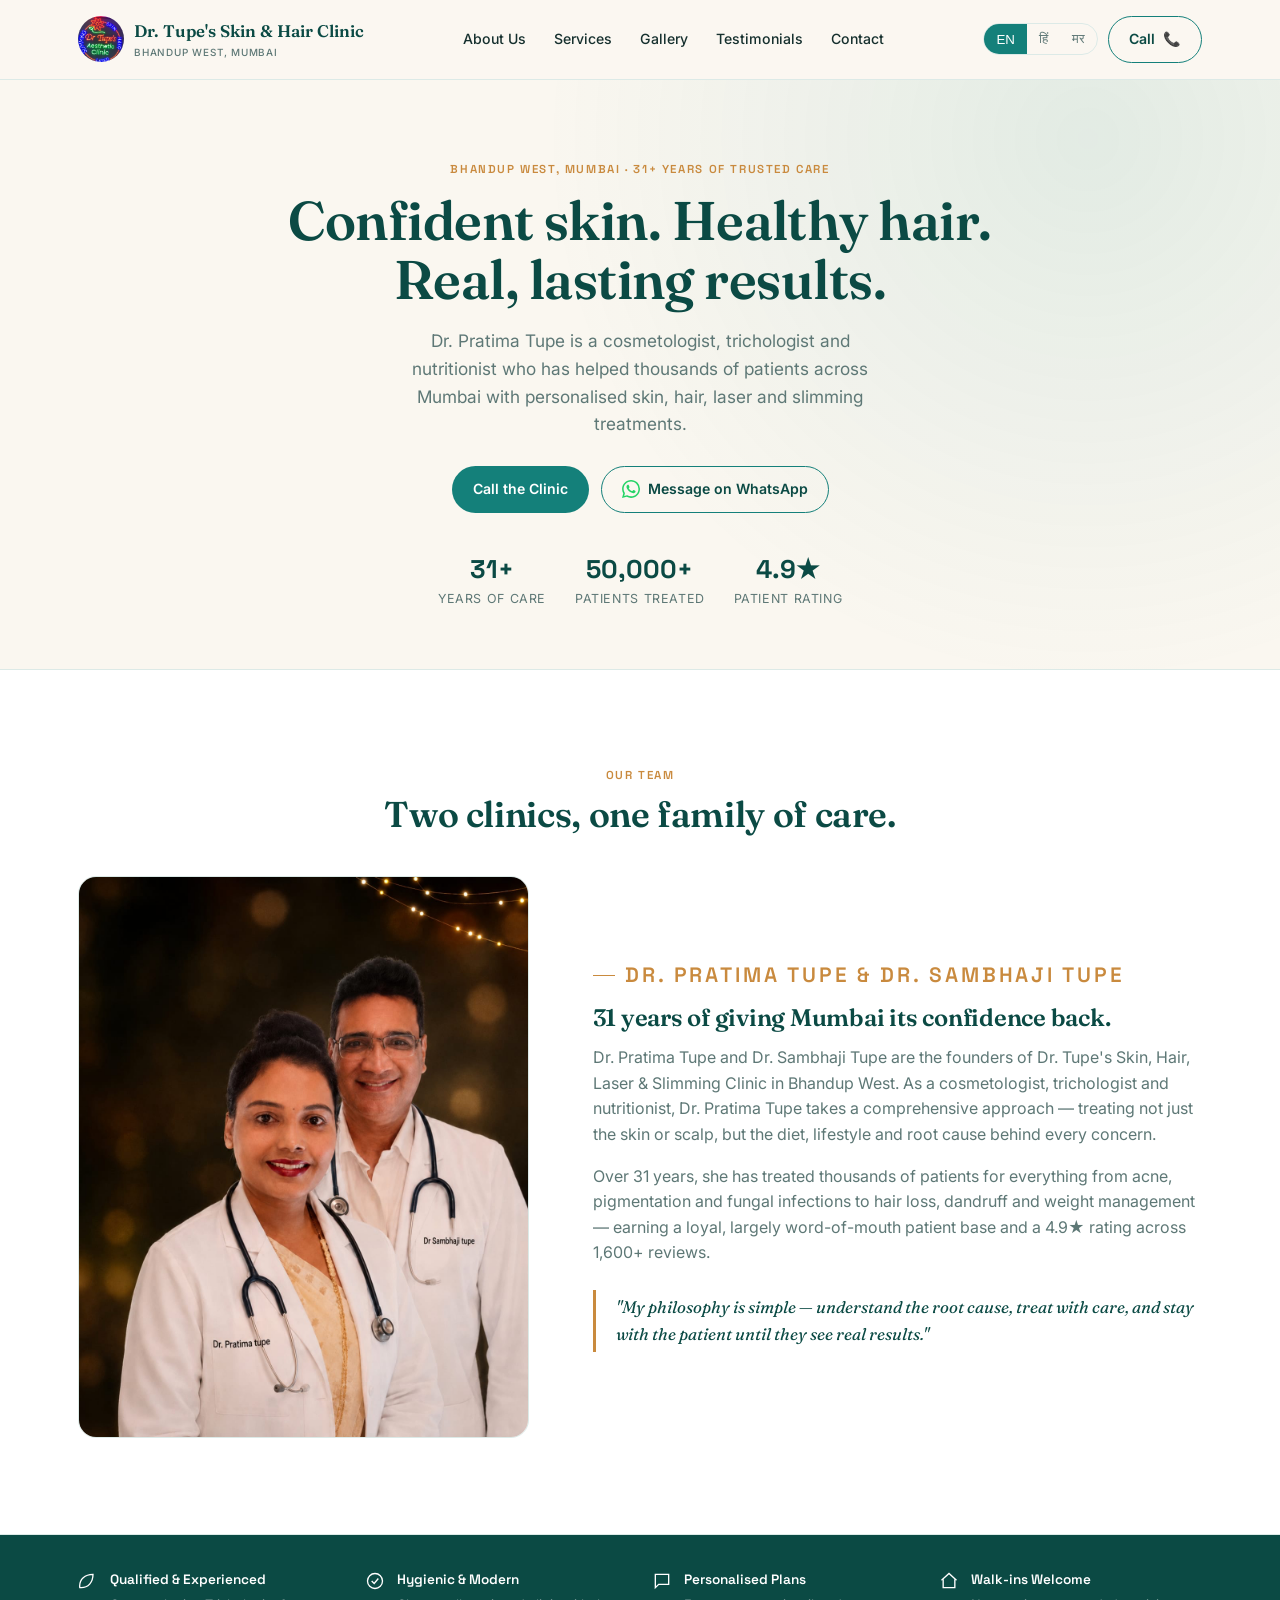
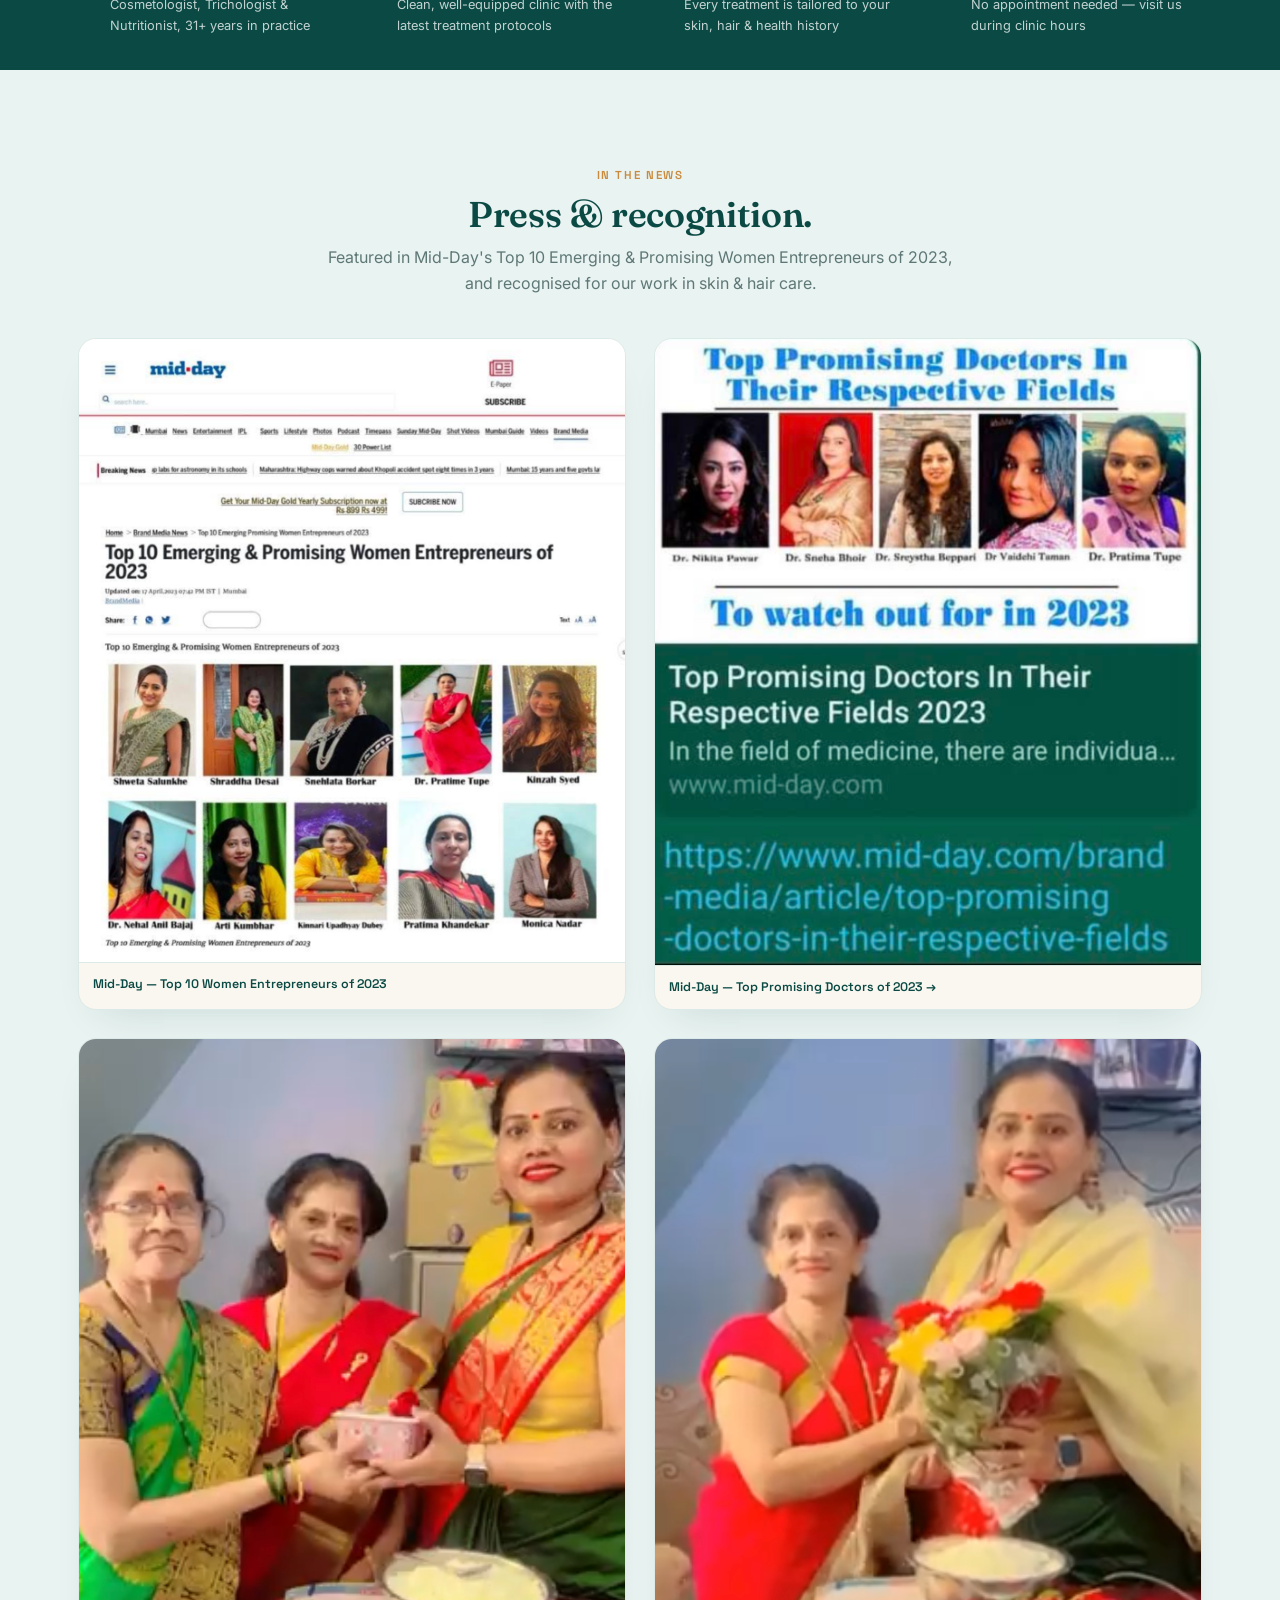
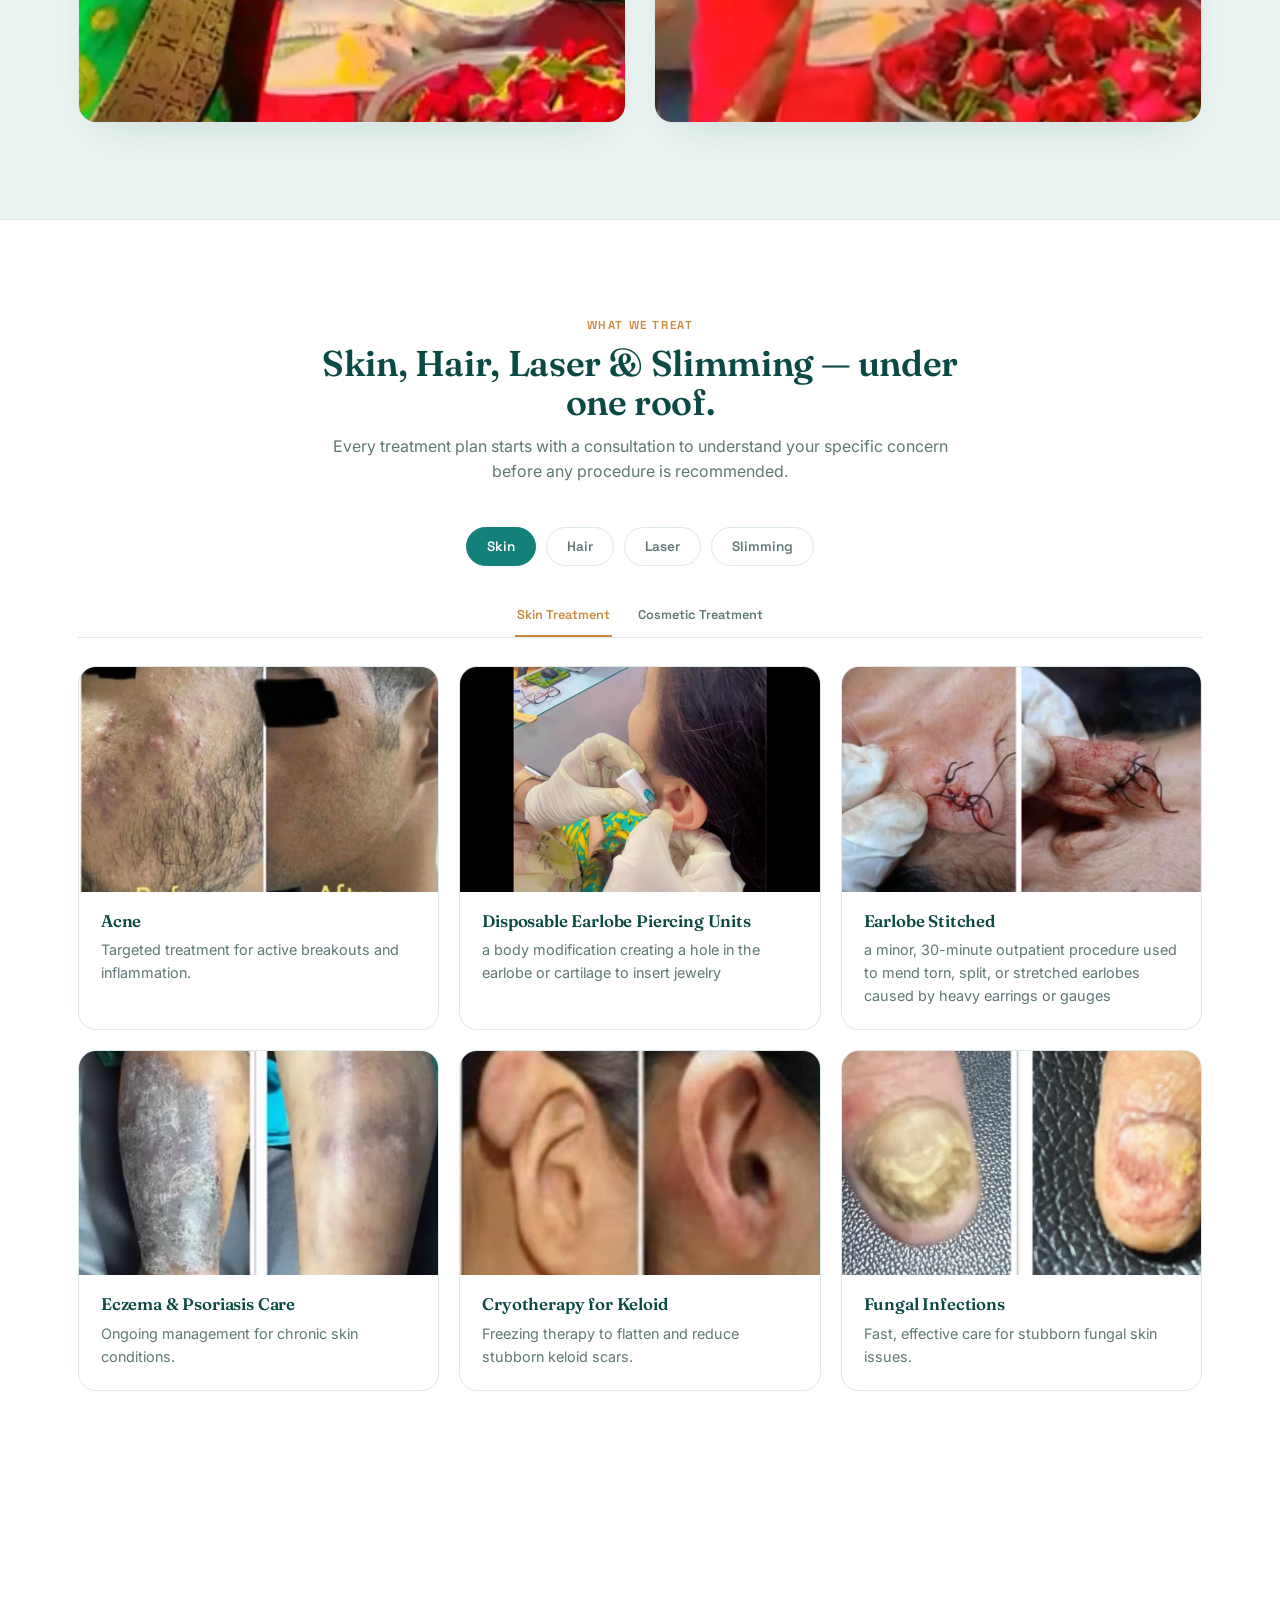
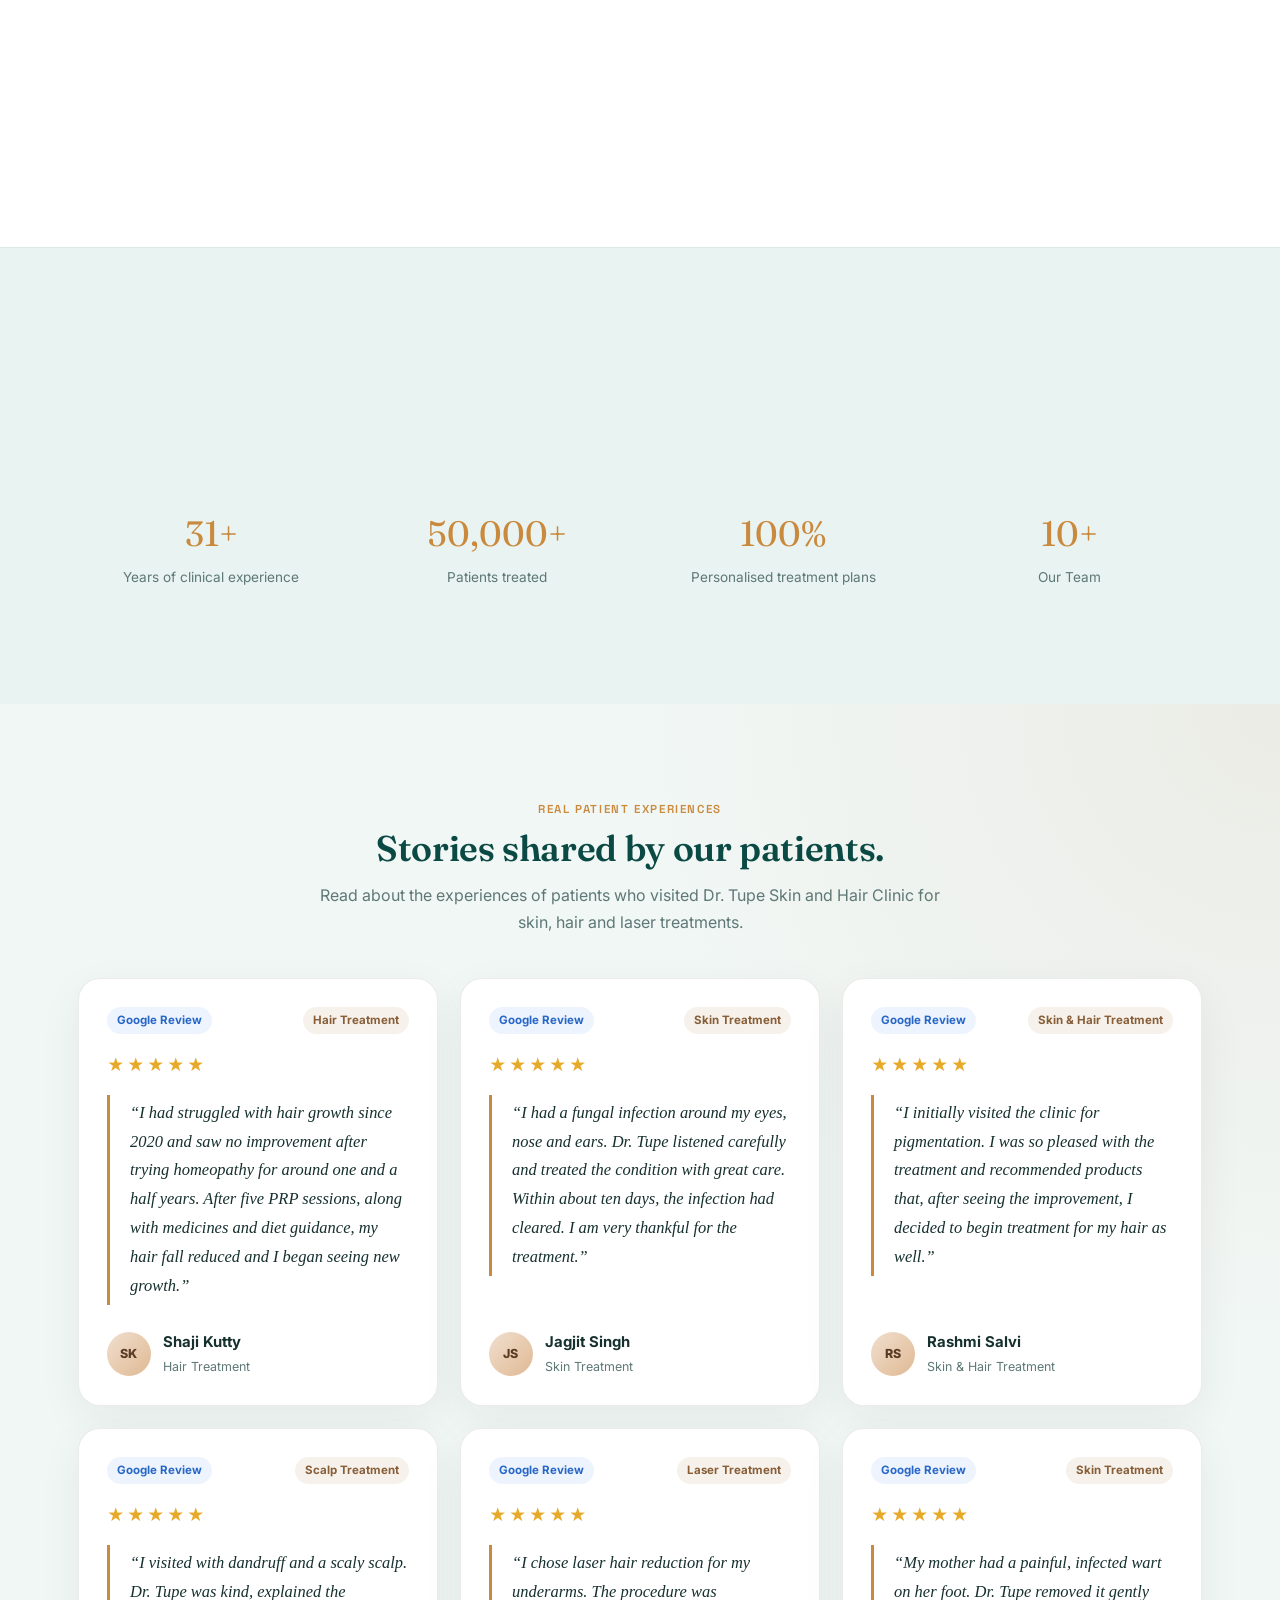
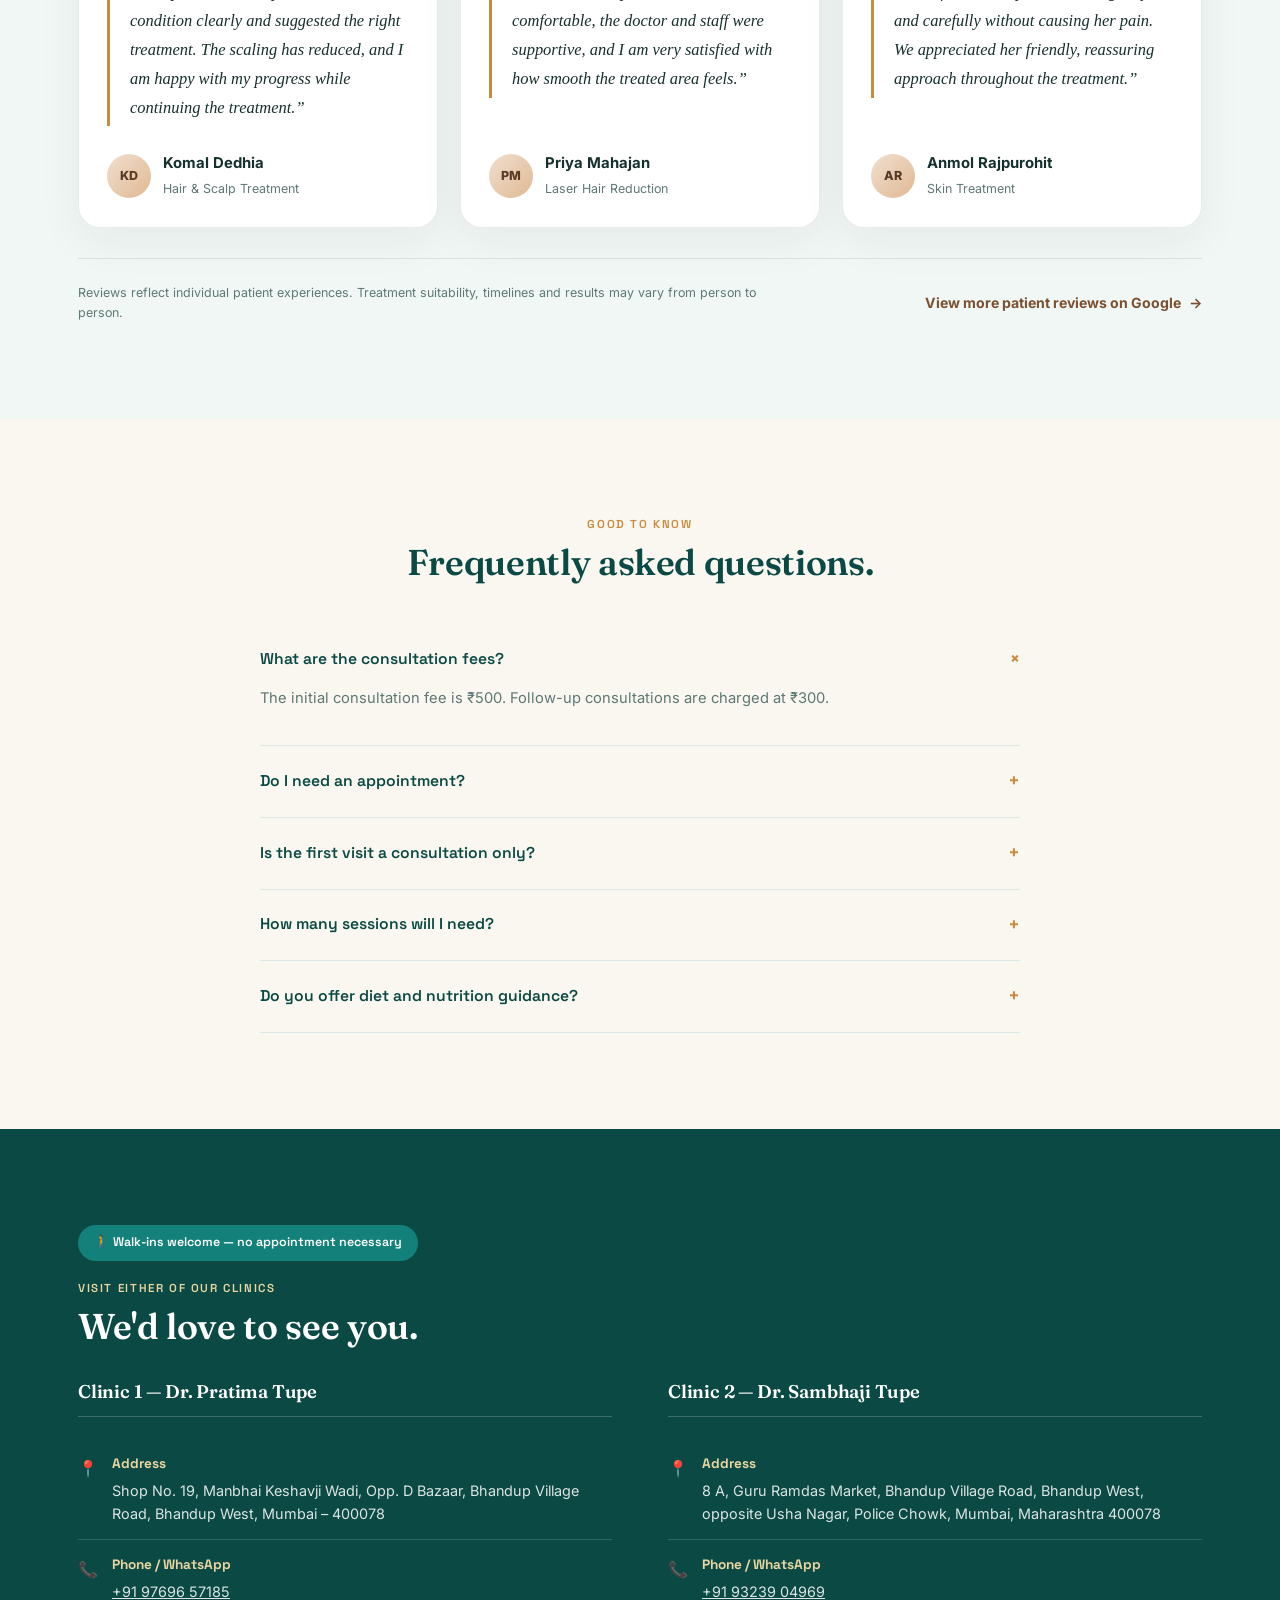
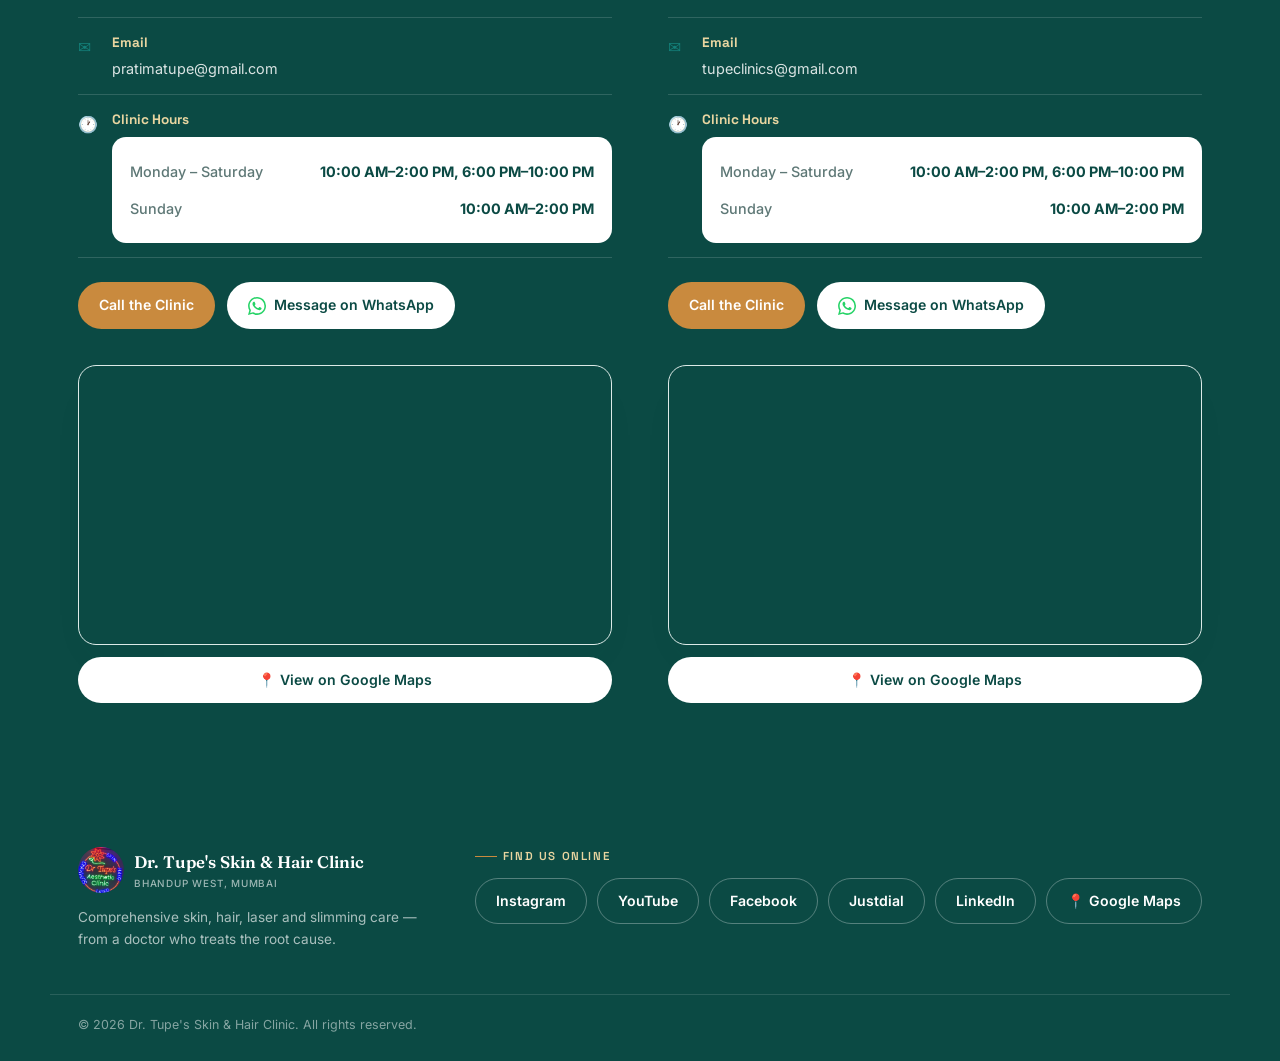
==== commit 9d3968d7: "updating navbar" ====
--- a/index.html
+++ b/index.html
@@ -36,9 +36,17 @@
         </span>
       </a>
       <nav class="links" id="navLinks">
-        <a href="#about" data-i18n="nav_about">About</a>
-        <a href="#doctors">Doctors</a>
-        <a href="#services" data-i18n="nav_services">Services</a>
+        <a href="#doctors" data-i18n="nav_about">About Us</a>
+        <div class="nav-item-dropdown">
+          <a href="#services" data-i18n="nav_services">Services</a>
+          <div class="dropdown-menu">
+            <a href="#services-skin-treatment" data-tab-link="skin" data-subtab-link="skin-treatment">Skin Treatment</a>
+            <a href="#services-cosmetic-treatment" data-tab-link="skin" data-subtab-link="cosmetic-treatment">Cosmetic Treatment</a>
+            <a href="#services-hair" data-tab-link="hair" data-i18n="tab_hair">Hair</a>
+            <a href="#services-laser" data-tab-link="laser" data-i18n="tab_laser">Laser</a>
+            <a href="#services-slim" data-tab-link="slim" data-i18n="tab_slim">Slimming</a>
+          </div>
+        </div>
         <a href="gallery.html" data-i18n="nav_gallery">Gallery</a>
         <a href="#testimonials" data-i18n="nav_testimonials">Testimonials</a>
         <a href="#contact" data-i18n="nav_contact">Contact</a>
@@ -271,8 +279,12 @@
         </div>
 
         <div class="service-panel active" data-panel="skin">
+          <div class="sub-tabs" id="skinSubTabs">
+            <button class="sub-tab-btn active" data-subtab="skin-treatment">Skin Treatment</button>
+            <button class="sub-tab-btn" data-subtab="cosmetic-treatment">Cosmetic Treatment</button>
+          </div>
           <div class="cards-grid stagger">
-            <div class="card reveal">
+            <div class="card reveal" data-subcat="skin-treatment">
               <div class="card-banner has-img zoom-hover">
                 <img src="images/acne.png" alt="Acne treatment at Dr. Tupe's Clinic" />
               </div>
@@ -281,7 +293,7 @@
                 <p>Targeted treatment for active breakouts and inflammation.</p>
               </div>
             </div>
-            <div class="card reveal">
+            <div class="card reveal" data-subcat="cosmetic-treatment">
               <div class="card-banner has-img zoom-hover">
                 <img src="images/acne_scar.png" alt="Acne scar treatment at Dr. Tupe's Clinic" />
               </div>
@@ -290,7 +302,7 @@
                 <p>Advanced resurfacing to smooth and reduce acne scarring.</p>
               </div>
             </div>
-            <div class="card reveal">
+            <div class="card reveal" data-subcat="cosmetic-treatment">
               <div class="card-banner has-img zoom-hover">
                 <img src="images/pigmentation.png" alt="Pigmentation treatment at Dr. Tupe's Clinic" />
 
@@ -302,7 +314,7 @@
                 </p>
               </div>
             </div>
-            <div class="card reveal">
+            <div class="card reveal" data-subcat="skin-treatment">
               <div class="card-banner has-img zoom-hover">
                 <img src="images/ear_piercing.png" alt="MNRF at Dr. Tupe's Clinic" loading="lazy" />
               </div>
@@ -313,7 +325,7 @@
                 </p>
               </div>
             </div>
-            <div class="card reveal">
+            <div class="card reveal" data-subcat="skin-treatment">
               <div class="card-banner has-img zoom-hover">
                 <img src="images/ear_stitching_.png" alt="MNRF at Dr. Tupe's Clinic" loading="lazy" />
               </div>
@@ -326,7 +338,7 @@
               </div>
             </div>
 
-            <div class="card reveal">
+            <div class="card reveal" data-subcat="cosmetic-treatment">
               <div class="card-banner has-img zoom-hover">
                 <img src="images/peels.png" alt="Chemical peels at Dr. Tupe's Clinic" />
 
@@ -338,7 +350,7 @@
                 </p>
               </div>
             </div>
-            <div class="card reveal">
+            <div class="card reveal" data-subcat="skin-treatment">
               <div class="card-banner has-img zoom-hover">
                 <img src="images/eczema.png" alt="Eczema treatment at Dr. Tupe's Clinic" loading="lazy" />
               </div>
@@ -347,7 +359,7 @@
                 <p>Ongoing management for chronic skin conditions.</p>
               </div>
             </div>
-            <div class="card reveal">
+            <div class="card reveal" data-subcat="skin-treatment">
               <div class="card-banner has-img zoom-hover">
                 <img src="images/keloid.png" alt="Keloid cryotherapy at Dr. Tupe's Clinic" loading="lazy" />
               </div>
@@ -356,7 +368,7 @@
                 <p>Freezing therapy to flatten and reduce stubborn keloid scars.</p>
               </div>
             </div>
-            <div class="card reveal">
+            <div class="card reveal" data-subcat="skin-treatment">
               <div class="card-banner has-img zoom-hover">
                 <img src="images/fungal_infection.png" alt="Fungal infection treatment at Dr. Tupe's Clinic"
                   loading="lazy" />
@@ -366,7 +378,7 @@
                 <p>Fast, effective care for stubborn fungal skin issues.</p>
               </div>
             </div>
-            <div class="card reveal">
+            <div class="card reveal" data-subcat="skin-treatment">
               <div class="card-banner has-img zoom-hover">
                 <img src="images/wart_removal.png" alt="Mole and wart removal at Dr. Tupe's Clinic" />
 
@@ -376,7 +388,7 @@
                 <p>Safe, minimally-invasive removal of moles, warts and skin growths.</p>
               </div>
             </div>
-            <div class="card reveal">
+            <div class="card reveal" data-subcat="skin-treatment">
               <div class="card-banner has-img zoom-hover">
                 <img src="images/xanthelasma_.png" alt="Xanthelasma removal at Dr. Tupe's Clinic" />
               </div>
@@ -385,7 +397,7 @@
                 <p>Removal of yellowish cholesterol deposits around the eyelids.</p>
               </div>
             </div>
-            <div class="card reveal">
+            <div class="card reveal" data-subcat="cosmetic-treatment">
               <div class="card-banner has-img zoom-hover">
                 <img src="images/oxygeno.png" alt="MNRF at Dr. Tupe's Clinic" loading="lazy" />
               </div>
@@ -397,7 +409,7 @@
                 </p>
               </div>
             </div>
-            <div class="card reveal">
+            <div class="card reveal" data-subcat="cosmetic-treatment">
               <div class="card-banner has-img zoom-hover">
                 <img src="images/medifacial.png" alt="MNRF at Dr. Tupe's Clinic" loading="lazy" />
               </div>
@@ -409,7 +421,7 @@
                 </p>
               </div>
             </div>
-            <div class="card reveal">
+            <div class="card reveal" data-subcat="cosmetic-treatment">
               <div class="card-banner has-img zoom-hover">
                 <img src="images/hydrafacial.png" alt="MNRF at Dr. Tupe's Clinic" loading="lazy" />
               </div>
@@ -421,7 +433,7 @@
                 </p>
               </div>
             </div>
-            <div class="card reveal">
+            <div class="card reveal" data-subcat="cosmetic-treatment">
               <div class="card-banner has-img zoom-hover">
                 <img src="images/photofacial.png" alt="MNRF at Dr. Tupe's Clinic" loading="lazy" />
               </div>
@@ -433,7 +445,7 @@
                 </p>
               </div>
             </div>
-            <div class="card reveal">
+            <div class="card reveal" data-subcat="cosmetic-treatment">
               <div class="card-banner has-img zoom-hover">
                 <img src="images/gfcfacial.png" alt="MNRF at Dr. Tupe's Clinic" loading="lazy" />
               </div>
@@ -444,7 +456,7 @@
                 </p>
               </div>
             </div>
-            <div class="card reveal">
+            <div class="card reveal" data-subcat="cosmetic-treatment">
               <div class="card-banner has-img zoom-hover">
                 <img src="images/diamondfacial.png" alt="MNRF at Dr. Tupe's Clinic" loading="lazy" />
               </div>
@@ -455,7 +467,7 @@
                 </p>
               </div>
             </div>
-            <div class="card reveal">
+            <div class="card reveal" data-subcat="cosmetic-treatment">
               <div class="card-banner has-img zoom-hover">
                 <img src="images/carbon_laser_.png" alt="Carbon laser peel at Dr. Tupe's Clinic" loading="lazy" />
               </div>
@@ -464,7 +476,7 @@
                 <p>Deep-cleansing "carbon peel" for pores, oil and dull skin</p>
               </div>
             </div>
-            <div class="card reveal">
+            <div class="card reveal" data-subcat="cosmetic-treatment">
               <div class="card-banner has-img zoom-hover">
                 <img src="images/omegaletlightfacial.png" alt="MNRF at Dr. Tupe's Clinic" loading="lazy" />
               </div>
@@ -476,7 +488,7 @@
                 </p>
               </div>
             </div>
-            <div class="card reveal">
+            <div class="card reveal" data-subcat="cosmetic-treatment">
               <div class="card-banner has-img zoom-hover">
                 <img src="images/pumpkinpeelfacial.png" alt="MNRF at Dr. Tupe's Clinic" loading="lazy" />
               </div>
@@ -488,7 +500,7 @@
                 </p>
               </div>
             </div>
-            <div class="card reveal">
+            <div class="card reveal" data-subcat="cosmetic-treatment">
               <div class="card-banner has-img zoom-hover">
                 <img src="images/acnelaserfacial.png" alt="MNRF at Dr. Tupe's Clinic" loading="lazy" />
               </div>
@@ -500,7 +512,7 @@
                 </p>
               </div>
             </div>
-            <div class="card reveal">
+            <div class="card reveal" data-subcat="cosmetic-treatment">
               <div class="card-banner has-img zoom-hover">
                 <img src="images/koreanglassfacial.png" alt="MNRF at Dr. Tupe's Clinic" loading="lazy" />
               </div>
@@ -511,7 +523,7 @@
                 </p>
               </div>
             </div>
-            <div class="card reveal">
+            <div class="card reveal" data-subcat="cosmetic-treatment">
               <div class="card-banner has-img zoom-hover">
                 <img src="images/mandelicpeel.png" alt="MNRF at Dr. Tupe's Clinic" loading="lazy" />
               </div>
@@ -522,7 +534,7 @@
                 </p>
               </div>
             </div>
-            <div class="card reveal">
+            <div class="card reveal" data-subcat="cosmetic-treatment">
               <div class="card-banner has-img zoom-hover">
                 <img src="images/antiaging.png" alt="MNRF at Dr. Tupe's Clinic" loading="lazy" />
               </div>
@@ -533,7 +545,7 @@
                 </p>
               </div>
             </div>
-            <div class="card reveal">
+            <div class="card reveal" data-subcat="cosmetic-treatment">
               <div class="card-banner has-img zoom-hover">
                 <img src="images/citruspeel.png" alt="MNRF at Dr. Tupe's Clinic" loading="lazy" />
               </div>
@@ -545,7 +557,7 @@
               </div>
             </div>
 
-            <div class="card reveal">
+            <div class="card reveal" data-subcat="cosmetic-treatment">
               <div class="card-banner has-img zoom-hover">
                 <img src="images/vampirefacial.png" alt="MNRF at Dr. Tupe's Clinic" loading="lazy" />
               </div>
--- a/styles.css
+++ b/styles.css
@@ -87,6 +87,23 @@
     position:relative; padding:4px 0;
   }
   nav.links a:hover{color:var(--pine);}
+  .nav-item-dropdown{position:relative;}
+  .nav-item-dropdown .dropdown-menu{
+    position:absolute; top:100%; left:0; margin-top:10px; background:var(--panel);
+    border:1px solid var(--line); border-radius:12px; box-shadow:var(--shadow);
+    min-width:150px; padding:8px; display:flex; flex-direction:column; gap:2px;
+    opacity:0; visibility:hidden; transform:translateY(-6px);
+    transition:opacity .2s ease, transform .2s ease, visibility .2s ease; z-index:60;
+  }
+  .nav-item-dropdown:hover .dropdown-menu,
+  .nav-item-dropdown:focus-within .dropdown-menu{
+    opacity:1; visibility:visible; transform:none;
+  }
+  .dropdown-menu a{
+    padding:8px 12px; border-radius:8px; font-size:0.85rem; color:var(--ink);
+    text-decoration:none; white-space:nowrap;
+  }
+  .dropdown-menu a:hover{background:var(--bg-alt); color:var(--pine);}
   .nav-actions{display:flex; align-items:center; gap:10px;}
   .lang-toggle{
     display:flex; border:1px solid var(--line); border-radius:999px; overflow:hidden;
@@ -109,8 +126,13 @@
   .btn-clay{background:var(--clay); color:#fff;}
   .menu-toggle{display:none; background:none; border:none; font-size:1.4rem; cursor:pointer; color:var(--pine-deep);}
   @media (max-width:920px){
-    nav.links{position:fixed; top:73px; left:0; right:0; background:var(--panel); flex-direction:column; align-items:flex-start; padding:18px 28px; border-bottom:1px solid var(--line); display:none; gap:16px;}
+    nav.links{position:fixed; top:73px; left:0; right:0; background:var(--panel); flex-direction:column; align-items:flex-start; padding:18px 28px; border-bottom:1px solid var(--line); display:none; gap:16px; max-height:calc(100vh - 73px); overflow-y:auto;}
     nav.links.open{display:flex;}
+    .nav-item-dropdown{width:100%;}
+    .nav-item-dropdown .dropdown-menu{
+      position:static; opacity:1; visibility:visible; transform:none; box-shadow:none;
+      border:none; padding:6px 0 0 16px; margin-top:6px; display:flex; gap:10px; flex-wrap:wrap;
+    }
     .menu-toggle{display:block;}
     .nav-actions .btn-outline span.long{display:none;}
     header .brand-full, header .brand small{display:none;}
@@ -247,6 +269,15 @@
     background:var(--panel); cursor:pointer; color:var(--ink-soft);
   }
   .tab-btn.active{background:var(--pine); border-color:var(--pine); color:#fff;}
+  .sub-tabs{display:flex; justify-content:center; gap:24px; margin-bottom:28px; border-bottom:1px solid var(--line);}
+  .sub-tab-btn{
+    font-family:'Space Grotesk'; font-weight:600; font-size:0.8rem; color:var(--ink-soft);
+    background:none; border:none; border-bottom:2px solid transparent; cursor:pointer;
+    padding:0 2px 12px; transition:color .2s ease, border-color .2s ease;
+  }
+  .sub-tab-btn:hover{color:var(--pine);}
+  .sub-tab-btn.active{color:var(--clay); border-color:var(--clay);}
+  .card[data-subcat].is-hidden{display:none;}
   .cards-grid{display:grid; grid-template-columns:repeat(3,1fr); gap:20px;}
   @media (max-width:900px){ .cards-grid{grid-template-columns:repeat(2,1fr);} }
   @media (max-width:620px){ .cards-grid{grid-template-columns:1fr;} }
@@ -258,6 +289,7 @@
     padding:0 0 22px; overflow:hidden; transition:transform .25s ease, box-shadow .25s ease;
   }
   .card:hover{transform:translateY(-4px); box-shadow:var(--shadow);}
+  .card:active{transform:translateY(-1px); box-shadow:var(--shadow);}
   .card-body{padding:20px 22px 0;}
   .card .icon{width:30px; height:30px; color:#fff; position:relative; z-index:2;}
   .card-banner{
@@ -637,10 +669,11 @@
   .stagger > .reveal:nth-child(8){transition-delay:.45s;}
   .stagger > .reveal:nth-child(n+9){transition-delay:.5s;}
 
-  /* photo zoom-on-hover — add .zoom-hover to any overflow:hidden image container */
+  /* photo zoom — on hover for mouse users, on tap for touch */
   .zoom-hover{overflow:hidden;}
   .zoom-hover img{transition:transform .6s cubic-bezier(.22,1,.36,1);}
   .zoom-hover:hover img{transform:scale(1.07);}
+  .zoom-hover:active img{transform:scale(1.04);}
 
   /* buttons: lift + press feedback */
   .btn{transition:transform .2s ease, box-shadow .2s ease, background .2s ease, color .2s ease, border-color .2s ease;}
@@ -654,12 +687,15 @@
     background:var(--clay); border-radius:2px; transform:scaleX(0); transform-origin:left;
     transition:transform .3s cubic-bezier(.65,0,.35,1);
   }
-  nav.links a:hover::after{transform:scaleX(1);}
+  nav.links a:hover::after,
+  nav.links a:active::after{transform:scaleX(1);}
 
   /* tab buttons: smoother state change */
   .tab-btn{transition:background .25s ease, color .25s ease, border-color .25s ease, transform .2s ease;}
   .tab-btn:hover{transform:translateY(-2px);}
+  .tab-btn:active{transform:translateY(0) scale(.96);}
   .tab-btn.active{transform:none;}
+  .sub-tab-btn:active{color:var(--clay);}
 
   /* sticky header: shadow once page scrolls */
   header{transition:box-shadow .3s ease, background .3s ease;}
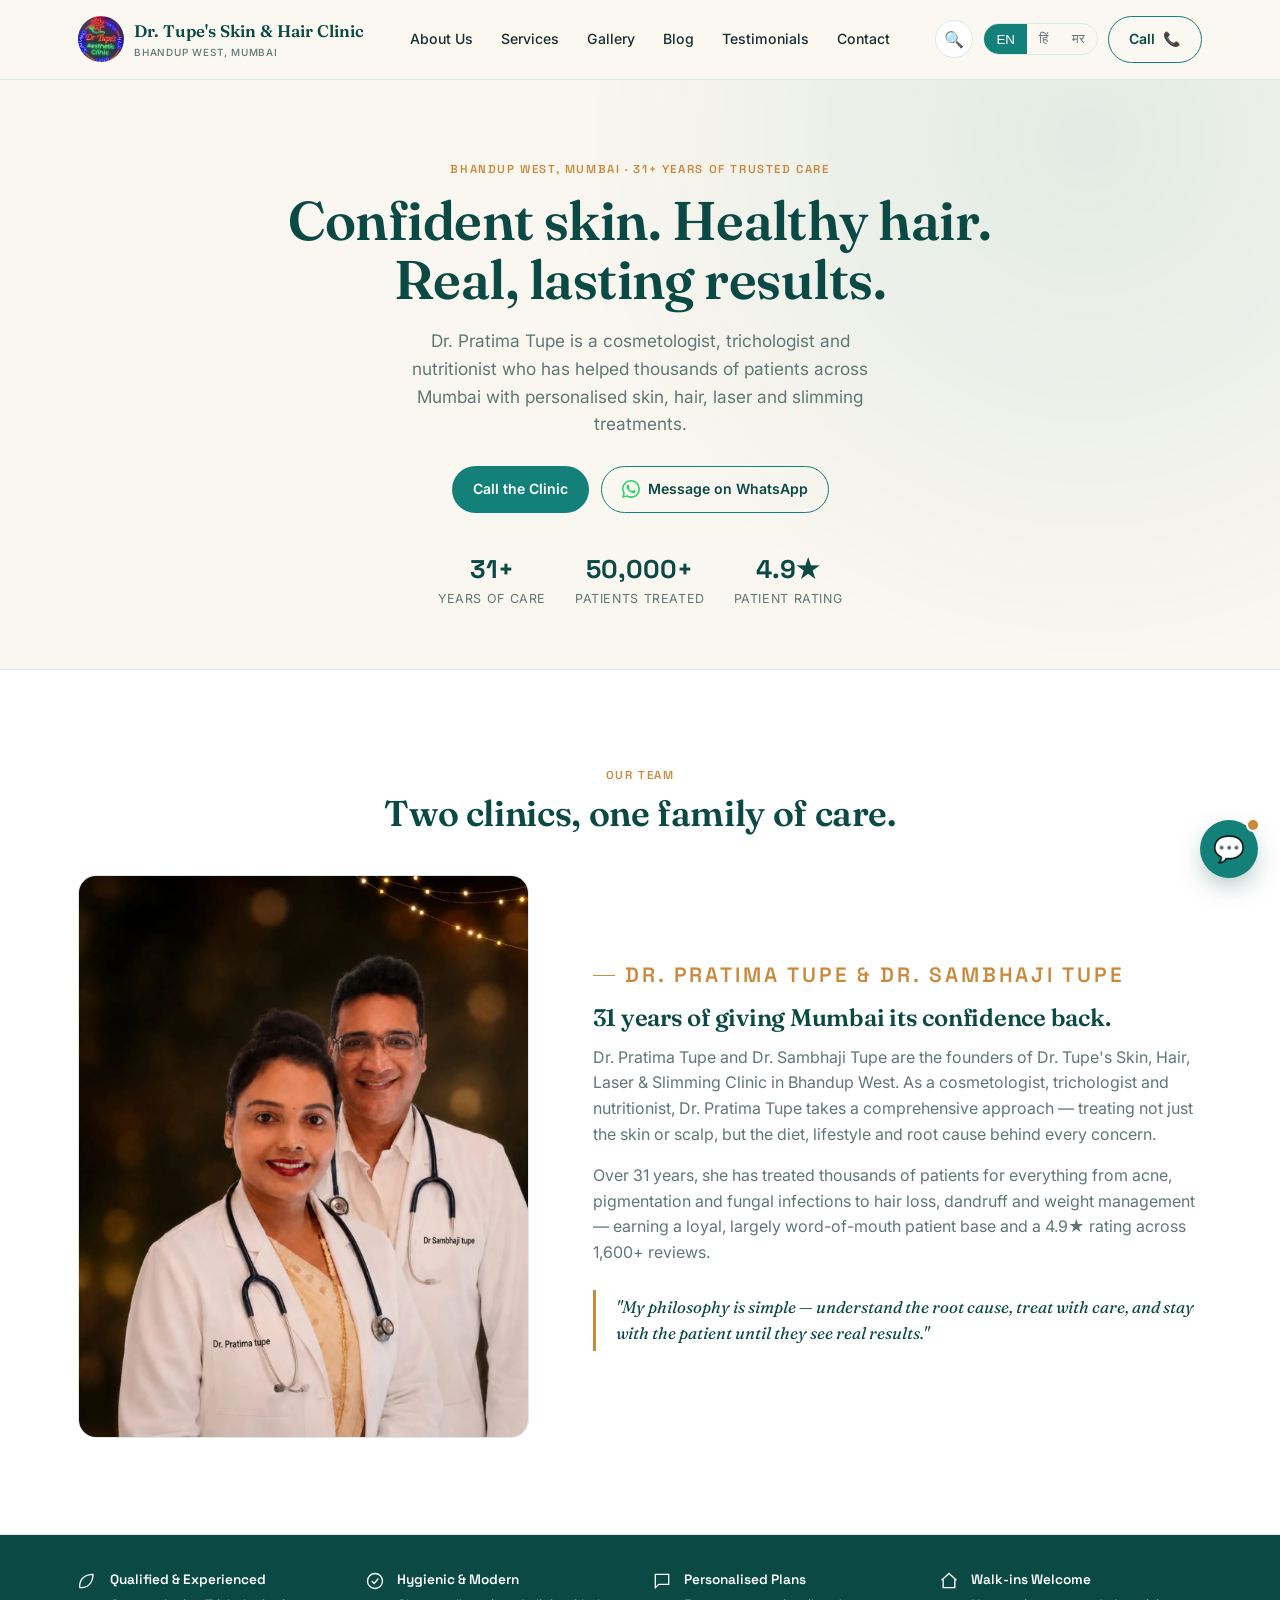
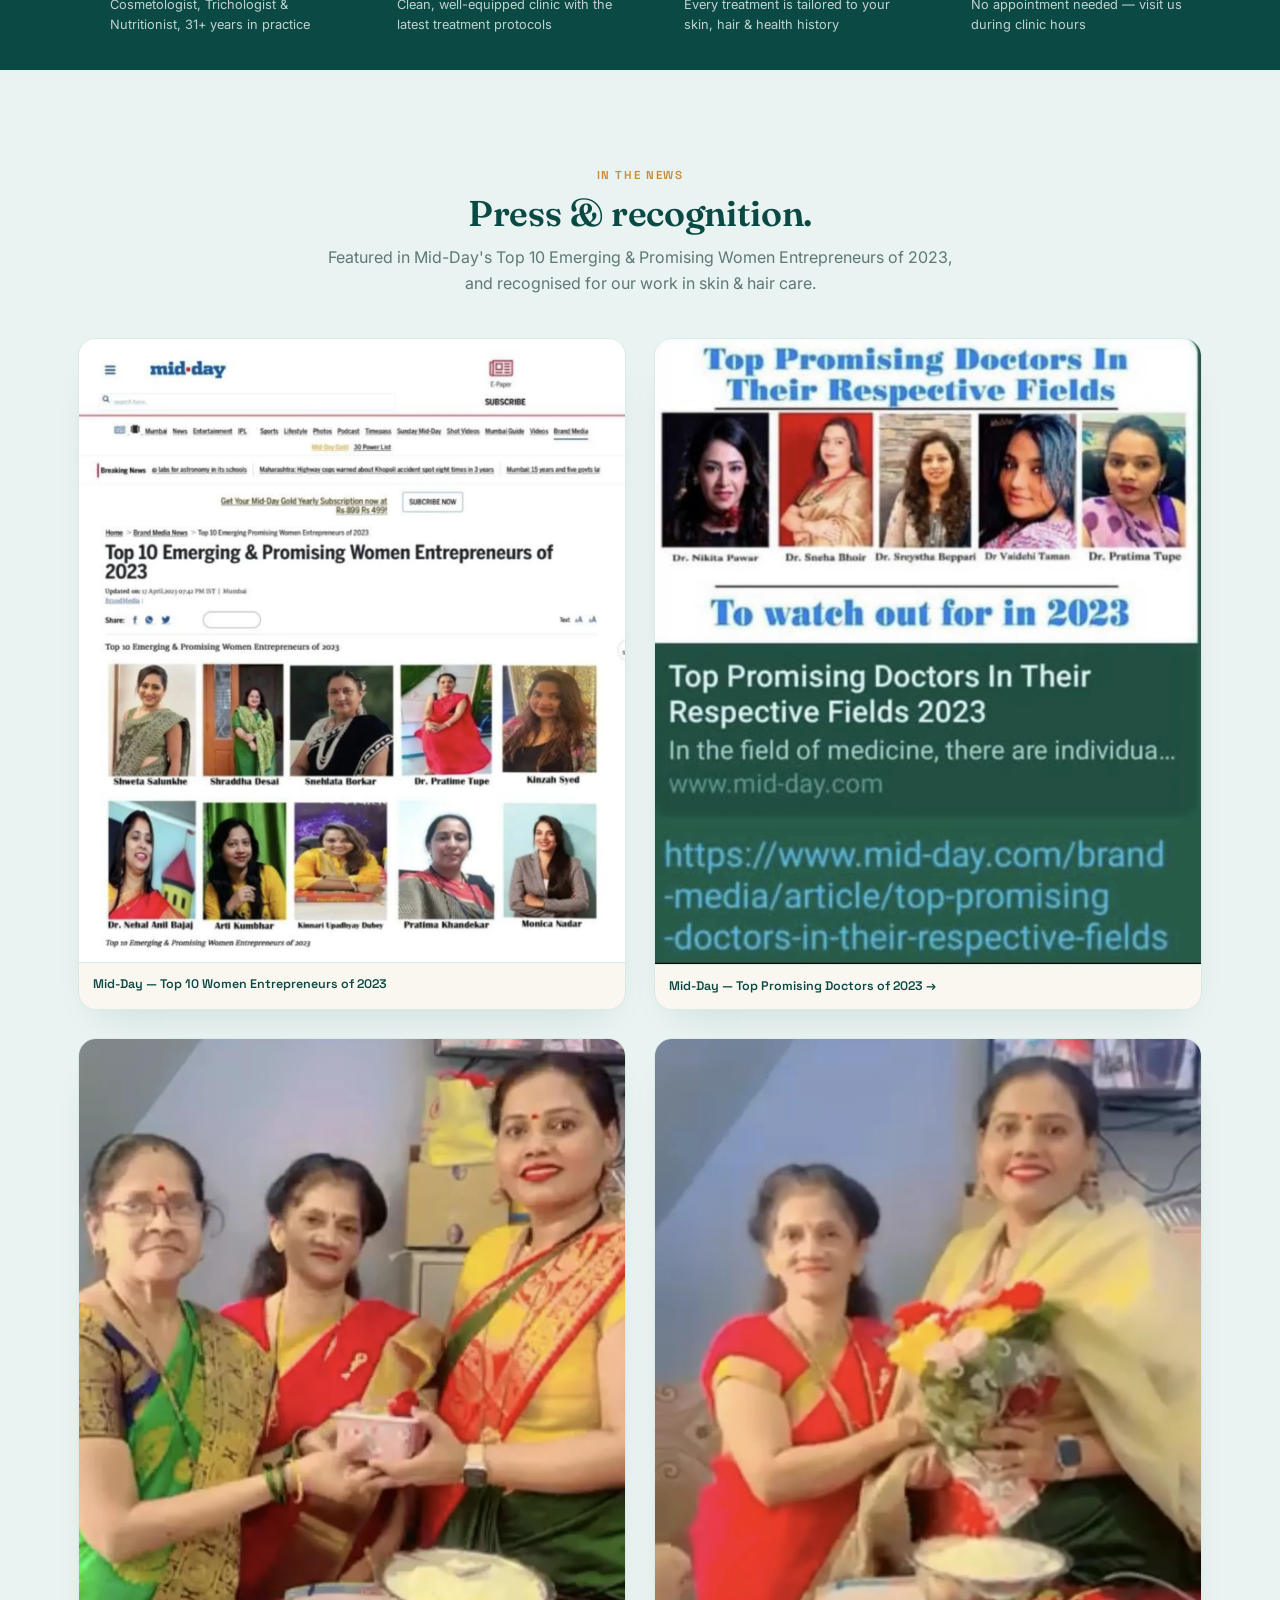
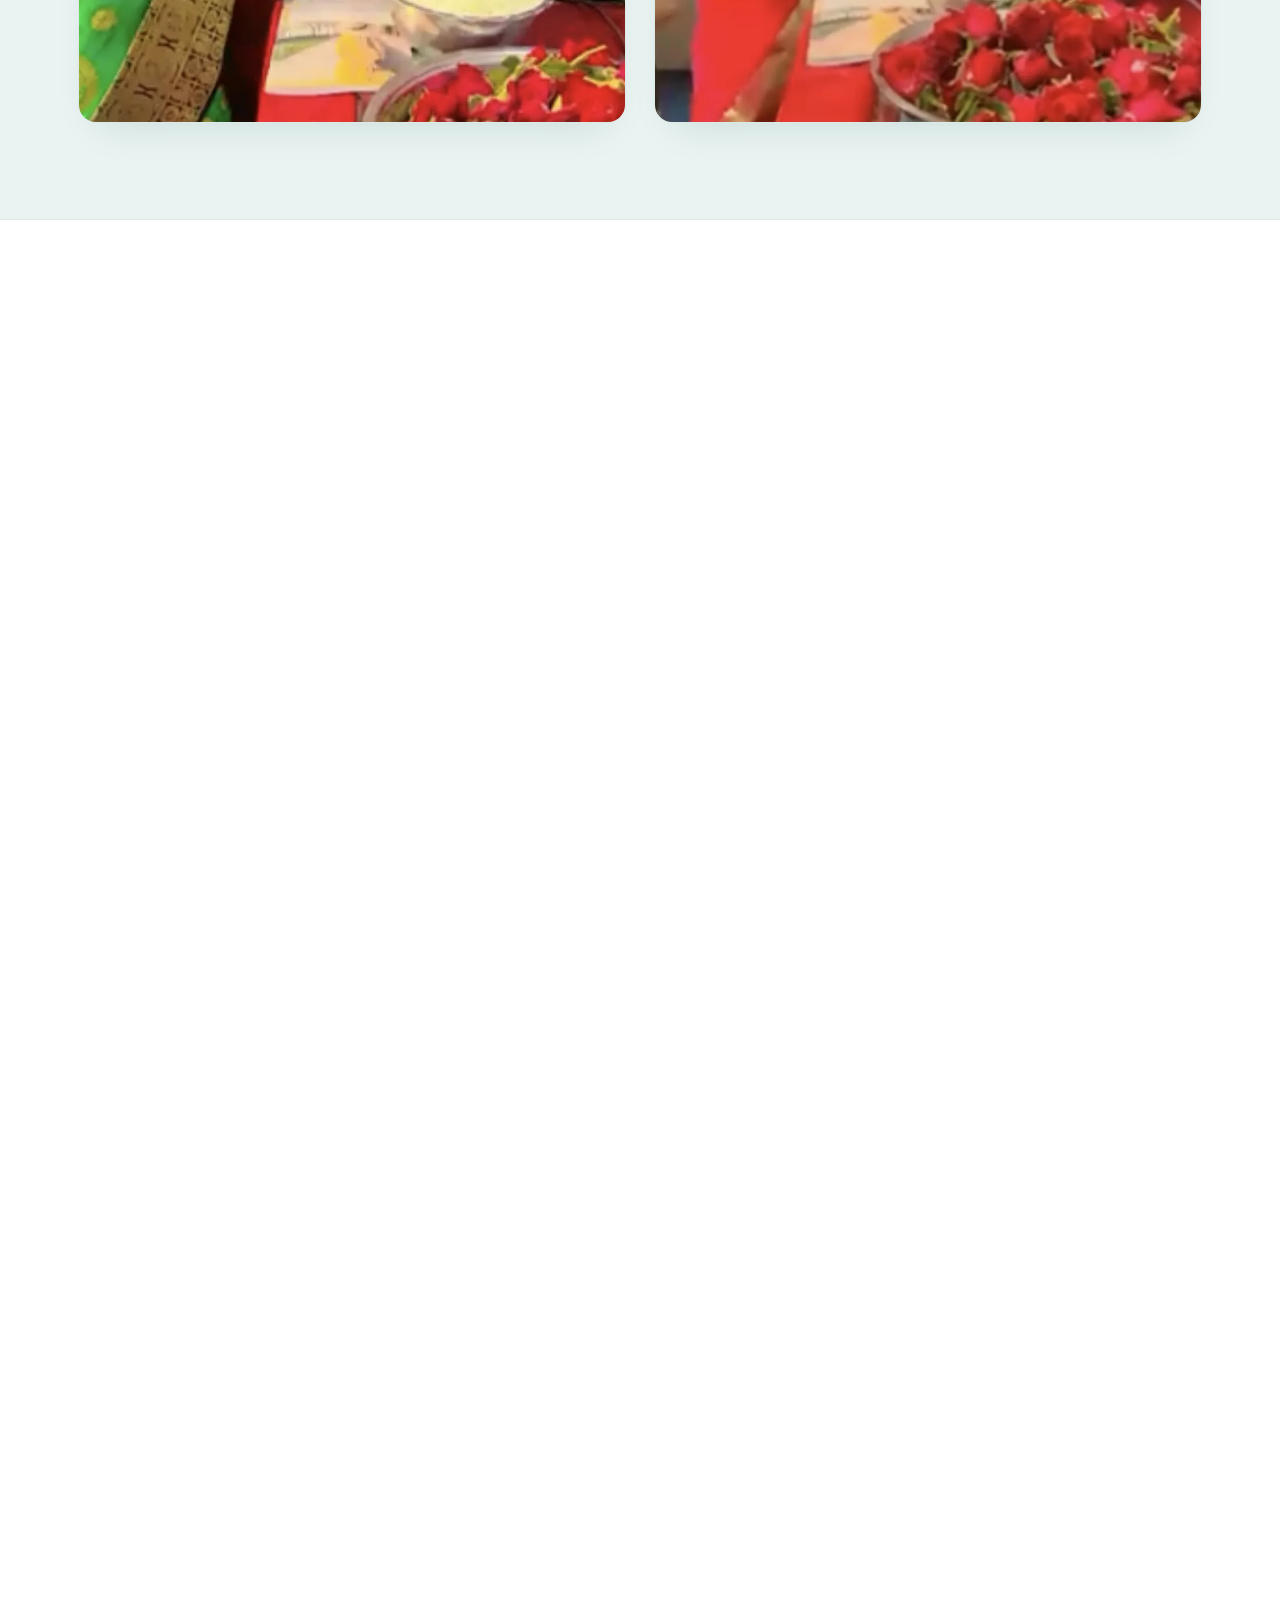
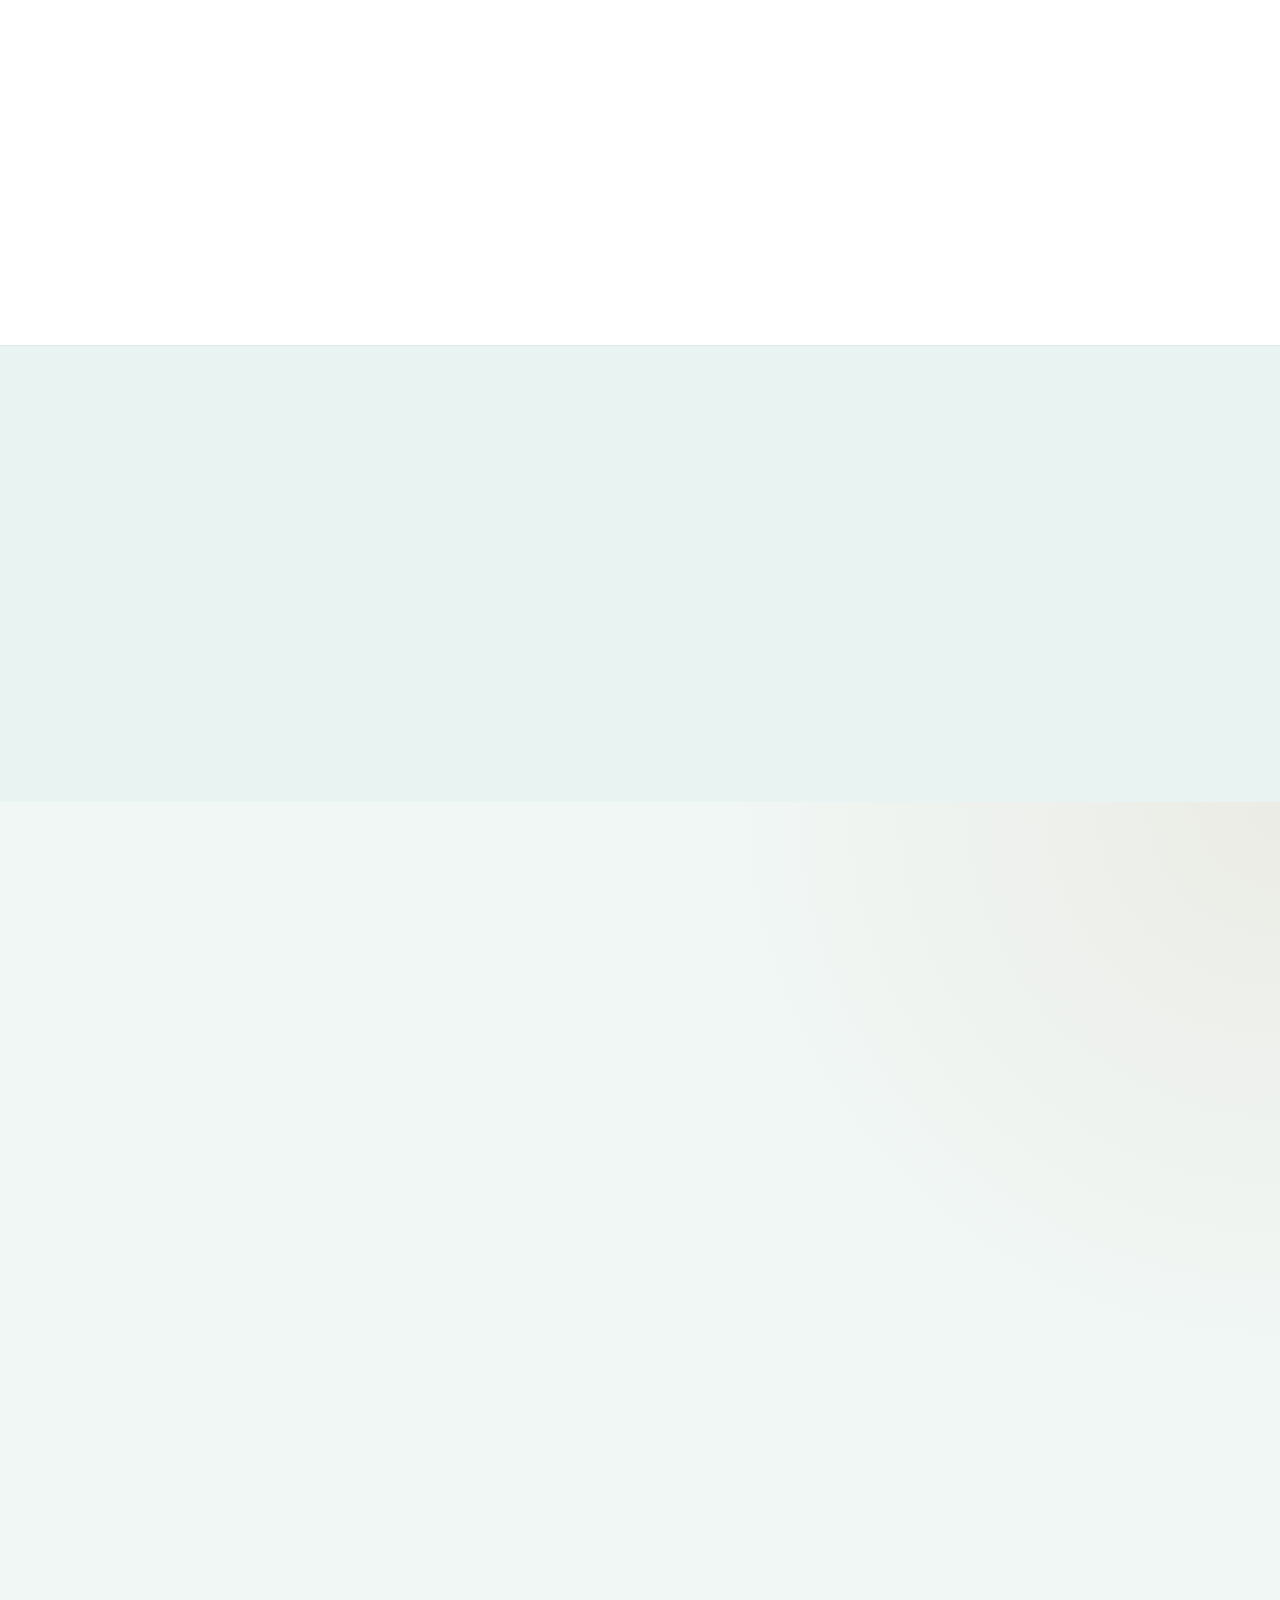
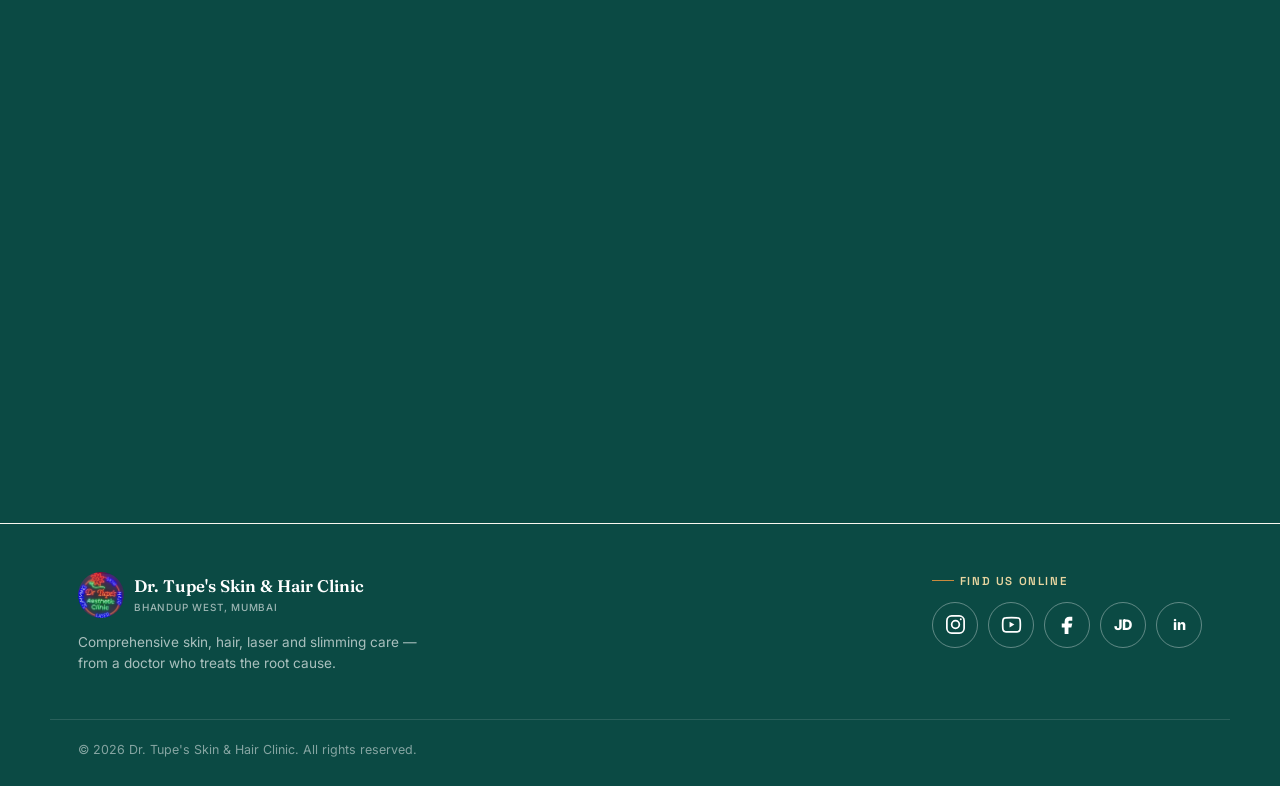
==== commit dcc63c6d: "deploy" ====
--- a/index.html
+++ b/index.html
@@ -18,9 +18,11 @@
     content="Dr. Pratima Tupe's Skin, Hair, Laser &amp; Slimming Clinic in Bhandup West, Mumbai. 31+ years of trusted dermatology, trichology and cosmetology care. Walk-ins welcome." />
   <link rel="preconnect" href="https://fonts.googleapis.com" />
   <link rel="preconnect" href="https://fonts.gstatic.com" crossorigin />
+  <link rel="preload" href="images/logo.webp" as="image" type="image/webp" />
   <link
-    href="https://fonts.googleapis.com/css2?family=Fraunces:opsz,wght@9..144,400;9..144,500;9..144,600;9..144,700&family=Inter:wght@400;500;600;700&family=Space+Grotesk:wght@500;600;700&display=swap"
-    rel="stylesheet" />
+    href="https://fonts.googleapis.com/css2?family=Fraunces:opsz,wght@9..144,400;9..144,500;9..144,600;9..144,700&amp;family=Inter:wght@400;500;600;700&amp;family=Space+Grotesk:wght@500;600;700&amp;display=swap"
+    rel="stylesheet" media="print" onload="this.media='all'" />
+  <noscript><link href="https://fonts.googleapis.com/css2?family=Fraunces:opsz,wght@9..144,400;9..144,500;9..144,600;9..144,700&amp;family=Inter:wght@400;500;600;700&amp;family=Space+Grotesk:wght@500;600;700&amp;display=swap" rel="stylesheet" /></noscript>
   <link rel="stylesheet" href="styles.css" />
 </head>
 
@@ -28,7 +30,7 @@
   <header>
     <div class="nav">
       <a href="#home" class="brand">
-        <img class="brand-mark" src="images/logo.png" alt="Dr. Tupe's Aesthetic Clinic logo" />
+        <img loading="eager" decoding="async" class="brand-mark" src="images/logo.webp" alt="Dr. Tupe's Aesthetic Clinic logo" width="46" height="46" fetchpriority="high" decoding="async" />
         <span>
           <span class="brand-full">Dr. Tupe's Skin &amp; Hair Clinic</span>
           <span class="brand-short">Dr Tupe's</span>
@@ -48,6 +50,7 @@
           </div>
         </div>
         <a href="gallery.html" data-i18n="nav_gallery">Gallery</a>
+        <a href="blog.html" data-i18n="nav_blog">Blog</a>
         <a href="#testimonials" data-i18n="nav_testimonials">Testimonials</a>
         <a href="#contact" data-i18n="nav_contact">Contact</a>
       </nav>
@@ -110,13 +113,13 @@
     <section id="doctors" class="doctors">
       <div class="wrap">
         <div class="services-head reveal">
-          <div class="eyebrow">Our Team</div>
-          <h2>Two clinics, one family of care.</h2>
+          <div class="eyebrow" data-i18n="doctors_eyebrow">Our Team</div>
+          <h2 data-i18n="doctors_title">Two clinics, one family of care.</h2>
         </div>
 
         <div class="team-grid">
           <div class="team-photo zoom-hover reveal">
-            <img src="images/dr_tupes.png" alt="Dr. Pratima Tupe and Dr. Sambhaji Tupe" loading="lazy" />
+            <img src="images/dr_tupes.webp" alt="Dr. Pratima Tupe and Dr. Sambhaji Tupe" loading="lazy" decoding="async" />
           </div>
           <div class="doctor-info reveal">
             <h3 class="eyebrow" data-i18n="about_eyebrow">
@@ -210,9 +213,9 @@
     <section id="press" style="background: var(--bg-alt)">
       <div class="wrap">
         <div class="services-head reveal">
-          <div class="eyebrow">In The News</div>
-          <h2>Press &amp; recognition.</h2>
-          <p>
+          <div class="eyebrow" data-i18n="press_eyebrow">In The News</div>
+          <h2 data-i18n="press_title">Press &amp; recognition.</h2>
+          <p data-i18n="press_sub">
             Featured in Mid-Day's Top 10 Emerging &amp; Promising Women
             Entrepreneurs of 2023, and recognised for our work in skin &amp;
             hair care.
@@ -220,23 +223,21 @@
         </div>
         <div class="press-grid stagger">
           <div class="press-card reveal zoom-hover">
-            <img src="images/midday.png" alt="Mid-Day feature: Top 10 Emerging & Promising Women Entrepreneurs of 2023"
-              loading="lazy" />
+            <img src="images/midday.webp" alt="Mid-Day feature: Top 10 Emerging & Promising Women Entrepreneurs of 2023"
+              loading="lazy" decoding="async" />
             <span class="press-card-label">Mid-Day — Top 10 Women Entrepreneurs of 2023</span>
           </div>
-          <a class="press-card reveal zoom-hover"
-            href="https://www.mid-day.com/brand-media/article/top-promising-doctors-in-their-respective-fields"
-            target="_blank" rel="noopener">
-            <img src="images/midday1.png" alt="Mid-Day feature: Top Promising Doctors In Their Respective Fields 2023"
-              loading="lazy" />
+          <div class="press-card reveal zoom-hover">
+            <img src="images/midday1.webp" alt="Mid-Day feature: Top Promising Doctors In Their Respective Fields 2023"
+              loading="lazy" decoding="async" />
             <span class="press-card-label">Mid-Day — Top Promising Doctors of 2023 →</span>
-          </a>
+          </div>
           <div class="press-card reveal zoom-hover award-photo">
-            <img src="images/award.png" alt="Award recognition for Dr. Tupe's Skin &amp; Hair Clinic" loading="lazy" />
+            <img src="images/award.webp" alt="Award recognition for Dr. Tupe's Skin &amp; Hair Clinic" loading="lazy" decoding="async" />
             <!-- <span class="press-card-label">Award Recognition</span> -->
           </div>
           <div class="press-card reveal zoom-hover award-photo">
-            <img src="images/award1.png" alt="Award recognition for Dr. Tupe's Skin &amp; Hair Clinic" loading="lazy" />
+            <img src="images/award1.webp" alt="Award recognition for Dr. Tupe's Skin &amp; Hair Clinic" loading="lazy" decoding="async" />
             <!-- <span class="press-card-label">Award Recognition</span> -->
           </div>
         </div>
@@ -286,25 +287,27 @@
           <div class="cards-grid stagger">
             <div class="card reveal" data-subcat="skin-treatment">
               <div class="card-banner has-img zoom-hover">
-                <img src="images/acne.png" alt="Acne treatment at Dr. Tupe's Clinic" />
+                <img loading="lazy" decoding="async" src="images/acne.webp" alt="Acne treatment at Dr. Tupe's Clinic" />
               </div>
               <div class="card-body">
                 <h3>Acne</h3>
                 <p>Targeted treatment for active breakouts and inflammation.</p>
-              </div>
-            </div>
-            <div class="card reveal" data-subcat="cosmetic-treatment">
-              <div class="card-banner has-img zoom-hover">
-                <img src="images/acne_scar.png" alt="Acne scar treatment at Dr. Tupe's Clinic" />
+                <button type="button" class="learn-more" data-modal-open="acne">Learn More <span aria-hidden="true">→</span></button>
+              </div>
+            </div>
+            <div class="card reveal" data-subcat="cosmetic-treatment">
+              <div class="card-banner has-img zoom-hover">
+                <img loading="lazy" decoding="async" src="images/acne_scar.webp" alt="Acne scar treatment at Dr. Tupe's Clinic" />
               </div>
               <div class="card-body">
                 <h3>Acne Scars</h3>
                 <p>Advanced resurfacing to smooth and reduce acne scarring.</p>
-              </div>
-            </div>
-            <div class="card reveal" data-subcat="cosmetic-treatment">
-              <div class="card-banner has-img zoom-hover">
-                <img src="images/pigmentation.png" alt="Pigmentation treatment at Dr. Tupe's Clinic" />
+                <button type="button" class="learn-more" data-modal-open="acne-scars">Learn More <span aria-hidden="true">→</span></button>
+              </div>
+            </div>
+            <div class="card reveal" data-subcat="cosmetic-treatment">
+              <div class="card-banner has-img zoom-hover">
+                <img loading="lazy" decoding="async" src="images/pigmentation.webp" alt="Pigmentation treatment at Dr. Tupe's Clinic" />
 
               </div>
               <div class="card-body">
@@ -312,22 +315,24 @@
                 <p>
                   Even out tone and reduce dark patches with customised plans.
                 </p>
+                <button type="button" class="learn-more" data-modal-open="pigmentation">Learn More <span aria-hidden="true">→</span></button>
               </div>
             </div>
             <div class="card reveal" data-subcat="skin-treatment">
               <div class="card-banner has-img zoom-hover">
-                <img src="images/ear_piercing.png" alt="MNRF at Dr. Tupe's Clinic" loading="lazy" />
+                <img src="images/ear_piercing.webp" alt="MNRF at Dr. Tupe's Clinic" loading="lazy" decoding="async" />
               </div>
               <div class="card-body">
                 <h3>Disposable Earlobe Piercing Units</h3>
                 <p>
                   a body modification creating a hole in the earlobe or cartilage to insert jewelry
                 </p>
+                <button type="button" class="learn-more" data-modal-open="earlobe-piercing">Learn More <span aria-hidden="true">→</span></button>
               </div>
             </div>
             <div class="card reveal" data-subcat="skin-treatment">
               <div class="card-banner has-img zoom-hover">
-                <img src="images/ear_stitching_.png" alt="MNRF at Dr. Tupe's Clinic" loading="lazy" />
+                <img src="images/ear_stitching_.webp" alt="MNRF at Dr. Tupe's Clinic" loading="lazy" decoding="async" />
               </div>
               <div class="card-body">
                 <h3>Earlobe Stitched</h3>
@@ -335,12 +340,13 @@
                   a minor, 30-minute outpatient procedure used to mend torn, split, or stretched earlobes caused by
                   heavy earrings or gauges
                 </p>
-              </div>
-            </div>
-
-            <div class="card reveal" data-subcat="cosmetic-treatment">
-              <div class="card-banner has-img zoom-hover">
-                <img src="images/peels.png" alt="Chemical peels at Dr. Tupe's Clinic" />
+                <button type="button" class="learn-more" data-modal-open="earlobe-stitched">Learn More <span aria-hidden="true">→</span></button>
+              </div>
+            </div>
+
+            <div class="card reveal" data-subcat="cosmetic-treatment">
+              <div class="card-banner has-img zoom-hover">
+                <img loading="lazy" decoding="async" src="images/peels.webp" alt="Chemical peels at Dr. Tupe's Clinic" />
 
               </div>
               <div class="card-body">
@@ -348,58 +354,64 @@
                 <p>
                   Refresh skin texture and radiance with medical-grade peels.
                 </p>
+                <button type="button" class="learn-more" data-modal-open="chemical-peels">Learn More <span aria-hidden="true">→</span></button>
               </div>
             </div>
             <div class="card reveal" data-subcat="skin-treatment">
               <div class="card-banner has-img zoom-hover">
-                <img src="images/eczema.png" alt="Eczema treatment at Dr. Tupe's Clinic" loading="lazy" />
+                <img src="images/eczema.webp" alt="Eczema treatment at Dr. Tupe's Clinic" loading="lazy" decoding="async" />
               </div>
               <div class="card-body">
                 <h3>Eczema &amp; Psoriasis Care</h3>
                 <p>Ongoing management for chronic skin conditions.</p>
+                <button type="button" class="learn-more" data-modal-open="eczema-psoriasis">Learn More <span aria-hidden="true">→</span></button>
               </div>
             </div>
             <div class="card reveal" data-subcat="skin-treatment">
               <div class="card-banner has-img zoom-hover">
-                <img src="images/keloid.png" alt="Keloid cryotherapy at Dr. Tupe's Clinic" loading="lazy" />
+                <img src="images/keloid.webp" alt="Keloid cryotherapy at Dr. Tupe's Clinic" loading="lazy" decoding="async" />
               </div>
               <div class="card-body">
                 <h3>Cryotherapy for Keloid </h3>
                 <p>Freezing therapy to flatten and reduce stubborn keloid scars.</p>
+                <button type="button" class="learn-more" data-modal-open="cryotherapy-keloid">Learn More <span aria-hidden="true">→</span></button>
               </div>
             </div>
             <div class="card reveal" data-subcat="skin-treatment">
               <div class="card-banner has-img zoom-hover">
-                <img src="images/fungal_infection.png" alt="Fungal infection treatment at Dr. Tupe's Clinic"
-                  loading="lazy" />
+                <img src="images/fungal_infection.webp" alt="Fungal infection treatment at Dr. Tupe's Clinic"
+                  loading="lazy" decoding="async" />
               </div>
               <div class="card-body">
                 <h3>Fungal Infections</h3>
                 <p>Fast, effective care for stubborn fungal skin issues.</p>
+                <button type="button" class="learn-more" data-modal-open="fungal-infections">Learn More <span aria-hidden="true">→</span></button>
               </div>
             </div>
             <div class="card reveal" data-subcat="skin-treatment">
               <div class="card-banner has-img zoom-hover">
-                <img src="images/wart_removal.png" alt="Mole and wart removal at Dr. Tupe's Clinic" />
+                <img loading="lazy" decoding="async" src="images/wart_removal.webp" alt="Mole and wart removal at Dr. Tupe's Clinic" />
 
               </div>
               <div class="card-body">
                 <h3>Mole Removal</h3>
                 <p>Safe, minimally-invasive removal of moles, warts and skin growths.</p>
+                <button type="button" class="learn-more" data-modal-open="mole-removal">Learn More <span aria-hidden="true">→</span></button>
               </div>
             </div>
             <div class="card reveal" data-subcat="skin-treatment">
               <div class="card-banner has-img zoom-hover">
-                <img src="images/xanthelasma_.png" alt="Xanthelasma removal at Dr. Tupe's Clinic" />
+                <img loading="lazy" decoding="async" src="images/xanthelasma_.webp" alt="Xanthelasma removal at Dr. Tupe's Clinic" />
               </div>
               <div class="card-body">
                 <h3>Xanthelasma</h3>
                 <p>Removal of yellowish cholesterol deposits around the eyelids.</p>
-              </div>
-            </div>
-            <div class="card reveal" data-subcat="cosmetic-treatment">
-              <div class="card-banner has-img zoom-hover">
-                <img src="images/oxygeno.png" alt="MNRF at Dr. Tupe's Clinic" loading="lazy" />
+                <button type="button" class="learn-more" data-modal-open="xanthelasma">Learn More <span aria-hidden="true">→</span></button>
+              </div>
+            </div>
+            <div class="card reveal" data-subcat="cosmetic-treatment">
+              <div class="card-banner has-img zoom-hover">
+                <img src="images/oxygeno.webp" alt="MNRF at Dr. Tupe's Clinic" loading="lazy" decoding="async" />
               </div>
               <div class="card-body">
                 <h3>OxyGeno Facial</h3>
@@ -407,11 +419,12 @@
                   3-in-1 super facial that exfoliates dead cells, oxygenates from within, and deeply infuses active
                   nutrients
                 </p>
-              </div>
-            </div>
-            <div class="card reveal" data-subcat="cosmetic-treatment">
-              <div class="card-banner has-img zoom-hover">
-                <img src="images/medifacial.png" alt="MNRF at Dr. Tupe's Clinic" loading="lazy" />
+                <button type="button" class="learn-more" data-modal-open="oxygeno-facial">Learn More <span aria-hidden="true">→</span></button>
+              </div>
+            </div>
+            <div class="card reveal" data-subcat="cosmetic-treatment">
+              <div class="card-banner has-img zoom-hover">
+                <img src="images/medifacial.webp" alt="MNRF at Dr. Tupe's Clinic" loading="lazy" decoding="async" />
               </div>
               <div class="card-body">
                 <h3>Medi Facial</h3>
@@ -419,11 +432,12 @@
                   clinical treatment that uses medical-grade products and aesthetic technology—such as
                   microdermabrasion, LED therapy, and customized serums
                 </p>
-              </div>
-            </div>
-            <div class="card reveal" data-subcat="cosmetic-treatment">
-              <div class="card-banner has-img zoom-hover">
-                <img src="images/hydrafacial.png" alt="MNRF at Dr. Tupe's Clinic" loading="lazy" />
+                <button type="button" class="learn-more" data-modal-open="medi-facial">Learn More <span aria-hidden="true">→</span></button>
+              </div>
+            </div>
+            <div class="card reveal" data-subcat="cosmetic-treatment">
+              <div class="card-banner has-img zoom-hover">
+                <img src="images/hydrafacial.webp" alt="MNRF at Dr. Tupe's Clinic" loading="lazy" decoding="async" />
               </div>
               <div class="card-body">
                 <h3>HydraFacial</h3>
@@ -431,11 +445,12 @@
                   non-invasive, multi-step medical facial that uses patented vortex technology to cleanse, exfoliate,
                   extract impurities, and deeply hydrate the skin
                 </p>
-              </div>
-            </div>
-            <div class="card reveal" data-subcat="cosmetic-treatment">
-              <div class="card-banner has-img zoom-hover">
-                <img src="images/photofacial.png" alt="MNRF at Dr. Tupe's Clinic" loading="lazy" />
+                <button type="button" class="learn-more" data-modal-open="hydrafacial">Learn More <span aria-hidden="true">→</span></button>
+              </div>
+            </div>
+            <div class="card reveal" data-subcat="cosmetic-treatment">
+              <div class="card-banner has-img zoom-hover">
+                <img src="images/photofacial.webp" alt="MNRF at Dr. Tupe's Clinic" loading="lazy" decoding="async" />
               </div>
               <div class="card-body">
                 <h3>Photo Facial</h3>
@@ -443,42 +458,46 @@
                   a non-invasive cosmetic treatment that uses Intense Pulsed Light (IPL) to target skin discoloration,
                   redness, and fine lines
                 </p>
-              </div>
-            </div>
-            <div class="card reveal" data-subcat="cosmetic-treatment">
-              <div class="card-banner has-img zoom-hover">
-                <img src="images/gfcfacial.png" alt="MNRF at Dr. Tupe's Clinic" loading="lazy" />
+                <button type="button" class="learn-more" data-modal-open="photo-facial">Learn More <span aria-hidden="true">→</span></button>
+              </div>
+            </div>
+            <div class="card reveal" data-subcat="cosmetic-treatment">
+              <div class="card-banner has-img zoom-hover">
+                <img src="images/gfcfacial.webp" alt="MNRF at Dr. Tupe's Clinic" loading="lazy" decoding="async" />
               </div>
               <div class="card-body">
                 <h3>GFC Facial</h3>
                 <p>
                   an advanced, non-surgical skin rejuvenation treatment
                 </p>
-              </div>
-            </div>
-            <div class="card reveal" data-subcat="cosmetic-treatment">
-              <div class="card-banner has-img zoom-hover">
-                <img src="images/diamondfacial.png" alt="MNRF at Dr. Tupe's Clinic" loading="lazy" />
+                <button type="button" class="learn-more" data-modal-open="gfc-facial">Learn More <span aria-hidden="true">→</span></button>
+              </div>
+            </div>
+            <div class="card reveal" data-subcat="cosmetic-treatment">
+              <div class="card-banner has-img zoom-hover">
+                <img src="images/diamondfacial.webp" alt="MNRF at Dr. Tupe's Clinic" loading="lazy" decoding="async" />
               </div>
               <div class="card-body">
                 <h3>Diamond / Skin Polishing Facial</h3>
                 <p>
                   a skin-polishing and rejuvenating treatment infused with diamond dust or bhasma (ash)
                 </p>
-              </div>
-            </div>
-            <div class="card reveal" data-subcat="cosmetic-treatment">
-              <div class="card-banner has-img zoom-hover">
-                <img src="images/carbon_laser_.png" alt="Carbon laser peel at Dr. Tupe's Clinic" loading="lazy" />
+                <button type="button" class="learn-more" data-modal-open="diamond-facial">Learn More <span aria-hidden="true">→</span></button>
+              </div>
+            </div>
+            <div class="card reveal" data-subcat="cosmetic-treatment">
+              <div class="card-banner has-img zoom-hover">
+                <img src="images/carbon_laser_.webp" alt="Carbon laser peel at Dr. Tupe's Clinic" loading="lazy" decoding="async" />
               </div>
               <div class="card-body">
                 <h3>Carbon Laser Facial/ Hollywood Facial</h3>
                 <p>Deep-cleansing "carbon peel" for pores, oil and dull skin</p>
-              </div>
-            </div>
-            <div class="card reveal" data-subcat="cosmetic-treatment">
-              <div class="card-banner has-img zoom-hover">
-                <img src="images/omegaletlightfacial.png" alt="MNRF at Dr. Tupe's Clinic" loading="lazy" />
+                <button type="button" class="learn-more" data-modal-open="carbon-laser-facial">Learn More <span aria-hidden="true">→</span></button>
+              </div>
+            </div>
+            <div class="card reveal" data-subcat="cosmetic-treatment">
+              <div class="card-banner has-img zoom-hover">
+                <img src="images/omegaletlightfacial.webp" alt="MNRF at Dr. Tupe's Clinic" loading="lazy" decoding="async" />
               </div>
               <div class="card-body">
                 <h3>Omega Led Light Facial</h3>
@@ -486,11 +505,12 @@
                   a non-invasive, medical-grade LED therapy utilizing specific wavelengths (measured in nanometers) to
                   target acne, aging, and hyperpigmentation
                 </p>
-              </div>
-            </div>
-            <div class="card reveal" data-subcat="cosmetic-treatment">
-              <div class="card-banner has-img zoom-hover">
-                <img src="images/pumpkinpeelfacial.png" alt="MNRF at Dr. Tupe's Clinic" loading="lazy" />
+                <button type="button" class="learn-more" data-modal-open="omega-led-facial">Learn More <span aria-hidden="true">→</span></button>
+              </div>
+            </div>
+            <div class="card reveal" data-subcat="cosmetic-treatment">
+              <div class="card-banner has-img zoom-hover">
+                <img src="images/pumpkinpeelfacial.webp" alt="MNRF at Dr. Tupe's Clinic" loading="lazy" decoding="async" />
               </div>
               <div class="card-body">
                 <h3>Pumpkin Peel Facial</h3>
@@ -498,11 +518,12 @@
                   a gentle, enzyme-based treatment that utilizes natural pumpkin pulp—rich in vitamin A, beta-carotene,
                   and zinc—to dissolve dead skin cells, unclog pores, and deeply hydrate the skin
                 </p>
-              </div>
-            </div>
-            <div class="card reveal" data-subcat="cosmetic-treatment">
-              <div class="card-banner has-img zoom-hover">
-                <img src="images/acnelaserfacial.png" alt="MNRF at Dr. Tupe's Clinic" loading="lazy" />
+                <button type="button" class="learn-more" data-modal-open="pumpkin-peel-facial">Learn More <span aria-hidden="true">→</span></button>
+              </div>
+            </div>
+            <div class="card reveal" data-subcat="cosmetic-treatment">
+              <div class="card-banner has-img zoom-hover">
+                <img src="images/acnelaserfacial.webp" alt="MNRF at Dr. Tupe's Clinic" loading="lazy" decoding="async" />
               </div>
               <div class="card-body">
                 <h3>Acne laser Facial</h3>
@@ -510,56 +531,61 @@
                   combines laser or light therapy with deep cleansing to treat active breakouts, inflammation, and
                   scarring
                 </p>
-              </div>
-            </div>
-            <div class="card reveal" data-subcat="cosmetic-treatment">
-              <div class="card-banner has-img zoom-hover">
-                <img src="images/koreanglassfacial.png" alt="MNRF at Dr. Tupe's Clinic" loading="lazy" />
+                <button type="button" class="learn-more" data-modal-open="acne-laser-facial">Learn More <span aria-hidden="true">→</span></button>
+              </div>
+            </div>
+            <div class="card reveal" data-subcat="cosmetic-treatment">
+              <div class="card-banner has-img zoom-hover">
+                <img src="images/koreanglassfacial.webp" alt="MNRF at Dr. Tupe's Clinic" loading="lazy" decoding="async" />
               </div>
               <div class="card-body">
                 <h3>Korean Glass Facial</h3>
                 <p>
                   a multi-step skincare treatment inspired by K-beauty trends
                 </p>
-              </div>
-            </div>
-            <div class="card reveal" data-subcat="cosmetic-treatment">
-              <div class="card-banner has-img zoom-hover">
-                <img src="images/mandelicpeel.png" alt="MNRF at Dr. Tupe's Clinic" loading="lazy" />
+                <button type="button" class="learn-more" data-modal-open="korean-glass-facial">Learn More <span aria-hidden="true">→</span></button>
+              </div>
+            </div>
+            <div class="card reveal" data-subcat="cosmetic-treatment">
+              <div class="card-banner has-img zoom-hover">
+                <img src="images/mandelicpeel.webp" alt="MNRF at Dr. Tupe's Clinic" loading="lazy" decoding="async" />
               </div>
               <div class="card-body">
                 <h3>Mandelic Peel Facial</h3>
                 <p>
                   a gentle, alpha-hydroxy acid (AHA) treatment ideal for all skin types, including sensitive skin
                 </p>
-              </div>
-            </div>
-            <div class="card reveal" data-subcat="cosmetic-treatment">
-              <div class="card-banner has-img zoom-hover">
-                <img src="images/antiaging.png" alt="MNRF at Dr. Tupe's Clinic" loading="lazy" />
+                <button type="button" class="learn-more" data-modal-open="mandelic-peel-facial">Learn More <span aria-hidden="true">→</span></button>
+              </div>
+            </div>
+            <div class="card reveal" data-subcat="cosmetic-treatment">
+              <div class="card-banner has-img zoom-hover">
+                <img src="images/antiaging.webp" alt="MNRF at Dr. Tupe's Clinic" loading="lazy" decoding="async" />
               </div>
               <div class="card-body">
                 <h3>Radiofrequency Facial/ Anti-aging Facial</h3>
                 <p>
                   a non-invasive cosmetic treatment that uses low-frequency electromagnetic waves to heat the deep layers of the skin
                 </p>
-              </div>
-            </div>
-            <div class="card reveal" data-subcat="cosmetic-treatment">
-              <div class="card-banner has-img zoom-hover">
-                <img src="images/citruspeel.png" alt="MNRF at Dr. Tupe's Clinic" loading="lazy" />
+                <button type="button" class="learn-more" data-modal-open="rf-antiaging-facial">Learn More <span aria-hidden="true">→</span></button>
+              </div>
+            </div>
+            <div class="card reveal" data-subcat="cosmetic-treatment">
+              <div class="card-banner has-img zoom-hover">
+                <img src="images/citruspeel.webp" alt="MNRF at Dr. Tupe's Clinic" loading="lazy" decoding="async" />
               </div>
               <div class="card-body">
                 <h3>Vit. C Skin Brightening Facial/ Citrus Peel Medi Facial</h3>
                 <p>
                   a professional skin-resurfacing treatment utilizing concentrated Vitamin C and natural fruit acids (citric, lactic, or glycolic) to exfoliate dead cells, fade pigmentation, and boost collagen
                 </p>
-              </div>
-            </div>
-
-            <div class="card reveal" data-subcat="cosmetic-treatment">
-              <div class="card-banner has-img zoom-hover">
-                <img src="images/vampirefacial.png" alt="MNRF at Dr. Tupe's Clinic" loading="lazy" />
+                <button type="button" class="learn-more" data-modal-open="vitc-citrus-peel-facial">Learn More <span aria-hidden="true">→</span></button>
+              </div>
+            </div>
+
+            <div class="card reveal" data-subcat="cosmetic-treatment">
+              <div class="card-banner has-img zoom-hover">
+                <img src="images/vampirefacial.webp" alt="MNRF at Dr. Tupe's Clinic" loading="lazy" decoding="async" />
               </div>
               <div class="card-body">
                 <h3>Vampire Facial</h3>
@@ -567,8 +593,17 @@
                   non-invasive, multi-step medical facial that uses patented vortex technology to cleanse, exfoliate,
                   extract impurities, and deeply hydrate the skin
                 </p>
-              </div>
-            </div>
+                <button type="button" class="learn-more" data-modal-open="vampire-facial">Learn More <span aria-hidden="true">→</span></button>
+              </div>
+            </div>
+            <div class="card reveal" data-subcat="cosmetic-treatment"><div class="card-banner has-img zoom-hover"><img src="images/medifacial.webp" alt="Fire and Ice facial at Dr. Tupe's Clinic" loading="lazy" decoding="async" /></div><div class="card-body"><h3>Fire &amp; Ice / Red Carpet Facial</h3><p>An intensive resurfacing and soothing facial for a smoother, event-ready glow.</p><button type="button" class="learn-more" data-modal-open="fire-ice-facial">Learn More <span aria-hidden="true">→</span></button></div></div>
+            <div class="card reveal" data-subcat="cosmetic-treatment"><div class="card-banner has-img zoom-hover"><img src="images/omegaletlightfacial.webp" alt="Ozone high frequency facial at Dr. Tupe's Clinic" loading="lazy" decoding="async" /></div><div class="card-body"><h3>Ozone High Frequency Facial</h3><p>High-frequency skin therapy used to support acne care, circulation and rejuvenation.</p><button type="button" class="learn-more" data-modal-open="ozone-high-frequency-facial">Learn More <span aria-hidden="true">→</span></button></div></div>
+            <div class="card reveal" data-subcat="cosmetic-treatment"><div class="card-banner has-img zoom-hover"><img src="images/antiaging.webp" alt="Collagen facial at Dr. Tupe's Clinic" loading="lazy" decoding="async" /></div><div class="card-body"><h3>Collagen Facial</h3><p>A hydrating, firming facial designed to soften the appearance of fine lines.</p><button type="button" class="learn-more" data-modal-open="collagen-facial">Learn More <span aria-hidden="true">→</span></button></div></div>
+            <div class="card reveal" data-subcat="cosmetic-treatment"><div class="card-banner has-img zoom-hover"><img src="images/diamondfacial.webp" alt="Dermaplaning facial at Dr. Tupe's Clinic" loading="lazy" decoding="async" /></div><div class="card-body"><h3>Dermaplaning Facial</h3><p>Controlled exfoliation that removes surface dead skin and fine facial hair.</p><button type="button" class="learn-more" data-modal-open="dermaplaning-facial">Learn More <span aria-hidden="true">→</span></button></div></div>
+            <div class="card reveal" data-subcat="cosmetic-treatment"><div class="card-banner has-img zoom-hover"><img src="images/carbon_laser_.webp" alt="Laser resurfacing facial at Dr. Tupe's Clinic" loading="lazy" decoding="async" /></div><div class="card-body"><h3>Laser Resurfacing / Rejuvenating Facial</h3><p>Doctor-guided laser treatment for texture, tone and visible signs of ageing.</p><button type="button" class="learn-more" data-modal-open="laser-resurfacing-facial">Learn More <span aria-hidden="true">→</span></button></div></div>
+            <div class="card reveal" data-subcat="cosmetic-treatment"><div class="card-banner has-img zoom-hover"><img src="images/medifacial.webp" alt="Meso Magic facial at Dr. Tupe's Clinic" loading="lazy" decoding="async" /></div><div class="card-body"><h3>Meso Magic Facial</h3><p>A customised infusion facial that delivers selected actives for hydration and radiance.</p><button type="button" class="learn-more" data-modal-open="meso-magic-facial">Learn More <span aria-hidden="true">→</span></button></div></div>
+            <div class="card reveal" data-subcat="cosmetic-treatment"><div class="card-banner has-img zoom-hover"><img src="images/diamondfacial.webp" alt="Micro derma peel facial at Dr. Tupe's Clinic" loading="lazy" decoding="async" /></div><div class="card-body"><h3>Micro Derma Peel Facial</h3><p>Microdermabrasion and a customised peel combined for refined, brighter-looking skin.</p><button type="button" class="learn-more" data-modal-open="micro-derma-peel-facial">Learn More <span aria-hidden="true">→</span></button></div></div>
+            <div class="card reveal" data-subcat="cosmetic-treatment"><div class="card-banner has-img zoom-hover"><img src="images/citruspeel.webp" alt="Advanced skin whitening peel facial at Dr. Tupe's Clinic" loading="lazy" decoding="async" /></div><div class="card-body"><h3>Advanced Skin Whitening Peel Facial</h3><p>A dermatologist-selected brightening peel for uneven tone, tanning and pigmentation.</p><button type="button" class="learn-more" data-modal-open="advanced-skin-whitening-peel">Learn More <span aria-hidden="true">→</span></button></div></div>
           </div>
         </div>
 
@@ -576,20 +611,21 @@
           <div class="cards-grid stagger">
             <div class="card reveal">
               <div class="card-banner has-img zoom-hover">
-                <img src="images/qr678.png" alt="PRP (Platelet-rich plasma) hair treatment at Dr. Tupe's Clinic"
-                  loading="lazy" />
+                <img src="images/qr678.webp" alt="PRP (Platelet-rich plasma) hair treatment at Dr. Tupe's Clinic"
+                  loading="lazy" decoding="async" />
               </div>
               <div class="card-body">
                 <h3>QR 678 PREO</h3>
                 <p>
                   advanced, next-generation injectable hair-growth treatment
                 </p>
-              </div>
-            </div>
-            <div class="card reveal">
-              <div class="card-banner has-img zoom-hover">
-                <img src="images/prp.png" alt="PRP (Platelet-rich plasma) hair treatment at Dr. Tupe's Clinic"
-                  loading="lazy" />
+                <button type="button" class="learn-more" data-modal-open="qr678">Learn More <span aria-hidden="true">→</span></button>
+              </div>
+            </div>
+            <div class="card reveal">
+              <div class="card-banner has-img zoom-hover">
+                <img src="images/prp.webp" alt="PRP (Platelet-rich plasma) hair treatment at Dr. Tupe's Clinic"
+                  loading="lazy" decoding="async" />
               </div>
               <div class="card-body">
                 <h3>PRP Therapy</h3>
@@ -597,12 +633,13 @@
                   Platelet-rich plasma treatment to reduce hair fall and boost
                   density.
                 </p>
-              </div>
-            </div>
-            <div class="card reveal">
-              <div class="card-banner has-img zoom-hover">
-                <img src="images/gfc_.png" alt="GFC (Growth Factor Concentrate) hair treatment at Dr. Tupe's Clinic"
-                  loading="lazy" />
+                <button type="button" class="learn-more" data-modal-open="prp">Learn More <span aria-hidden="true">→</span></button>
+              </div>
+            </div>
+            <div class="card reveal">
+              <div class="card-banner has-img zoom-hover">
+                <img src="images/gfc_.webp" alt="GFC (Growth Factor Concentrate) hair treatment at Dr. Tupe's Clinic"
+                  loading="lazy" decoding="async" />
               </div>
               <div class="card-body">
                 <h3>GFC Treatment</h3>
@@ -610,11 +647,12 @@
                   Growth Factor Concentrate — a potent, non-surgical option
                   for thinning hair.
                 </p>
-              </div>
-            </div>
-            <div class="card reveal">
-              <div class="card-banner has-img zoom-hover">
-                <img src="images/dutexome.png" alt="Laser hair reduction at Dr. Tupe's Clinic" loading="lazy" />
+                <button type="button" class="learn-more" data-modal-open="gfc">Learn More <span aria-hidden="true">→</span></button>
+              </div>
+            </div>
+            <div class="card reveal">
+              <div class="card-banner has-img zoom-hover">
+                <img src="images/dutexome.webp" alt="Laser hair reduction at Dr. Tupe's Clinic" loading="lazy" decoding="async" />
               </div>
               <div class="card-body">
                 <h3>Dutoxome Hair Growth Therapy</h3>
@@ -622,22 +660,24 @@
                   Advanced scalp therapy that combines exosomes, dutasteride, copper peptides, and B-complex vitamins to
                   combat hair thinning and androgenetic alopecia
                 </p>
-              </div>
-            </div>
-            <div class="card reveal">
-              <div class="card-banner has-img zoom-hover">
-                <img src="images/pdo.png" alt="Laser hair reduction at Dr. Tupe's Clinic" loading="lazy" />
+                <button type="button" class="learn-more" data-modal-open="dutoxome">Learn More <span aria-hidden="true">→</span></button>
+              </div>
+            </div>
+            <div class="card reveal">
+              <div class="card-banner has-img zoom-hover">
+                <img src="images/pdo.webp" alt="Laser hair reduction at Dr. Tupe's Clinic" loading="lazy" decoding="async" />
               </div>
               <div class="card-body">
                 <h3>PDO (polydioxanone) Threads Therapy</h3>
                 <p>
                   Ultra-fine, dissolvable medical-grade sutures inserted into the scalp to treat hair thinning
                 </p>
-              </div>
-            </div>
-            <div class="card reveal">
-              <div class="card-banner has-img zoom-hover">
-                <img src="images/laser_helmet.png" alt="Laser hair reduction at Dr. Tupe's Clinic" loading="lazy" />
+                <button type="button" class="learn-more" data-modal-open="pdo">Learn More <span aria-hidden="true">→</span></button>
+              </div>
+            </div>
+            <div class="card reveal">
+              <div class="card-banner has-img zoom-hover">
+                <img src="images/laser_helmet.webp" alt="Laser hair reduction at Dr. Tupe's Clinic" loading="lazy" decoding="async" />
               </div>
               <div class="card-body">
                 <h3>Laser Helmet for Hair Growth</h3>
@@ -645,22 +685,24 @@
                   Low-Level Laser Therapy (LLLT) scalp treatment device designed for hair loss therapy and promoting
                   hair growth
                 </p>
-              </div>
-            </div>
-            <div class="card reveal">
-              <div class="card-banner has-img zoom-hover">
-                <img src="images/hair_meso.png" alt="Hair mesotherapy at Dr. Tupe's Clinic" loading="lazy" />
+                <button type="button" class="learn-more" data-modal-open="laser-helmet">Learn More <span aria-hidden="true">→</span></button>
+              </div>
+            </div>
+            <div class="card reveal">
+              <div class="card-banner has-img zoom-hover">
+                <img src="images/hair_meso.webp" alt="Hair mesotherapy at Dr. Tupe's Clinic" loading="lazy" decoding="async" />
               </div>
               <div class="card-body">
                 <h3>Hair Mesotherapy</h3>
                 <p>
                   Nutrient micro-injections to nourish follicles directly.
                 </p>
-              </div>
-            </div>
-            <div class="card reveal">
-              <div class="card-banner has-img zoom-hover">
-                <img src="images/alopecia.png" alt="Alopecia areata treatment at Dr. Tupe's Clinic" loading="lazy" />
+                <button type="button" class="learn-more" data-modal-open="hair-mesotherapy">Learn More <span aria-hidden="true">→</span></button>
+              </div>
+            </div>
+            <div class="card reveal">
+              <div class="card-banner has-img zoom-hover">
+                <img src="images/alopecia.webp" alt="Alopecia areata treatment at Dr. Tupe's Clinic" loading="lazy" decoding="async" />
               </div>
               <div class="card-body">
                 <h3>Alopecia Areata</h3>
@@ -668,21 +710,23 @@
                   Targeted treatment to regrow hair in patchy, autoimmune hair
                   loss.
                 </p>
-              </div>
-            </div>
-            <div class="card reveal">
-              <div class="card-banner has-img zoom-hover">
-                <img src="images/dandruff.png" alt="Dandruff and scalp treatment at Dr. Tupe's Clinic" loading="lazy" />
+                <button type="button" class="learn-more" data-modal-open="alopecia-areata">Learn More <span aria-hidden="true">→</span></button>
+              </div>
+            </div>
+            <div class="card reveal">
+              <div class="card-banner has-img zoom-hover">
+                <img src="images/dandruff.webp" alt="Dandruff and scalp treatment at Dr. Tupe's Clinic" loading="lazy" decoding="async" />
               </div>
               <div class="card-body">
                 <h3>Dandruff &amp; Scalp Treatment</h3>
                 <p>Relief from dandruff, itching and scalp irritation.</p>
-              </div>
-            </div>
-            <div class="card reveal">
-              <div class="card-banner has-img zoom-hover">
-                <img src="images/hairloss_management.png" alt="Hair loss management at Dr. Tupe's Clinic"
-                  loading="lazy" />
+                <button type="button" class="learn-more" data-modal-open="dandruff-scalp">Learn More <span aria-hidden="true">→</span></button>
+              </div>
+            </div>
+            <div class="card reveal">
+              <div class="card-banner has-img zoom-hover">
+                <img src="images/hairloss_management.webp" alt="Hair loss management at Dr. Tupe's Clinic"
+                  loading="lazy" decoding="async" />
               </div>
               <div class="card-body">
                 <h3>Hair Loss Management</h3>
@@ -690,6 +734,7 @@
                   Long-term plans combining medicine, procedures and
                   nutrition.
                 </p>
+                <button type="button" class="learn-more" data-modal-open="hair-loss-management">Learn More <span aria-hidden="true">→</span></button>
               </div>
             </div>
           </div>
@@ -699,8 +744,8 @@
           <div class="cards-grid stagger">
             <div class="card reveal">
               <div class="card-banner has-img zoom-hover">
-                <img src="images/laser_hair_removal.png" alt="Laser hair reduction at Dr. Tupe's Clinic"
-                  loading="lazy" />
+                <img src="images/laser_hair_removal.webp" alt="Laser hair reduction at Dr. Tupe's Clinic"
+                  loading="lazy" decoding="async" />
               </div>
               <div class="card-body">
                 <h3>Laser Hair Reduction</h3>
@@ -708,86 +753,95 @@
                   Painless, effective long-term hair reduction for face and
                   body.
                 </p>
-              </div>
-            </div>
-
-            <div class="card reveal">
-              <div class="card-banner has-img zoom-hover">
-                <img src="images/excimer_l.png" alt="Excimer laser treatment at Dr. Tupe's Clinic" loading="lazy" />
+                <button type="button" class="learn-more" data-modal-open="laser-hair-reduction">Learn More <span aria-hidden="true">→</span></button>
+              </div>
+            </div>
+
+            <div class="card reveal">
+              <div class="card-banner has-img zoom-hover">
+                <img src="images/excimer_l.webp" alt="Excimer laser treatment at Dr. Tupe's Clinic" loading="lazy" decoding="async" />
               </div>
               <div class="card-body">
                 <h3>Excimer laser</h3>
                 <p>Targeted UV phototherapy for vitiligo and psoriasis patches.</p>
-              </div>
-            </div>
-            <div class="card reveal">
-              <div class="card-banner has-img zoom-hover">
-                <img src="images/co2.png" alt="CO2 laser resurfacing at Dr. Tupe's Clinic" loading="lazy" />
+                <button type="button" class="learn-more" data-modal-open="excimer-laser">Learn More <span aria-hidden="true">→</span></button>
+              </div>
+            </div>
+            <div class="card reveal">
+              <div class="card-banner has-img zoom-hover">
+                <img src="images/co2.webp" alt="CO2 laser resurfacing at Dr. Tupe's Clinic" loading="lazy" decoding="async" />
               </div>
               <div class="card-body">
                 <h3>CO2 Laser</h3>
                 <p>Fractional resurfacing for scars, texture and fine lines.</p>
-              </div>
-            </div>
-            <div class="card reveal">
-              <div class="card-banner has-img zoom-hover">
-                <img src="images/hifu.png" alt="HIFU at Dr. Tupe's Clinic" loading="lazy" />
-              </div>
-              <div class="card-body">
-                <h3>High Intensity Focus Ultrasound</h3>
+                <button type="button" class="learn-more" data-modal-open="co2-laser">Learn More <span aria-hidden="true">→</span></button>
+              </div>
+            </div>
+            <div class="card reveal">
+              <div class="card-banner has-img zoom-hover">
+                <img src="images/hifu.webp" alt="HIFU at Dr. Tupe's Clinic" loading="lazy" decoding="async" />
+              </div>
+              <div class="card-body">
+                <h3>High Intensity Focused Ultrasound (HIFU)</h3>
                 <p>Non-surgical ultrasound lifting and skin tightening.</p>
-              </div>
-            </div>
-            <div class="card reveal">
-              <div class="card-banner has-img zoom-hover">
-                <img src="images/radio_freq.png" alt="Radio frequency skin tightening at Dr. Tupe's Clinic"
-                  loading="lazy" />
+                <button type="button" class="learn-more" data-modal-open="hifu">Learn More <span aria-hidden="true">→</span></button>
+              </div>
+            </div>
+            <div class="card reveal">
+              <div class="card-banner has-img zoom-hover">
+                <img src="images/radio_freq.webp" alt="Radio frequency skin tightening at Dr. Tupe's Clinic"
+                  loading="lazy" decoding="async" />
               </div>
               <div class="card-body">
                 <h3>Skin Tightening by Radio Frequency</h3>
                 <p>RF energy to firm and tighten loose skin.</p>
-              </div>
-            </div>
-
-            <div class="card reveal">
-              <div class="card-banner has-img zoom-hover">
-                <img src="images/freckle_Removal.png" alt="Freckles removal at Dr. Tupe's Clinic" loading="lazy" />
+                <button type="button" class="learn-more" data-modal-open="rf-skin-tightening">Learn More <span aria-hidden="true">→</span></button>
+              </div>
+            </div>
+
+            <div class="card reveal">
+              <div class="card-banner has-img zoom-hover">
+                <img src="images/freckle_Removal.webp" alt="Freckles removal at Dr. Tupe's Clinic" loading="lazy" decoding="async" />
               </div>
               <div class="card-body">
                 <h3>Freckles Removal</h3>
                 <p>Precise laser targeting to fade freckles and sun spots.</p>
-              </div>
-            </div>
-            <div class="card reveal">
-              <div class="card-banner has-img zoom-hover">
-                <img src="images/Q_Switch_laser.png" alt="Q switch Laser at Dr. Tupe's Clinic" loading="lazy" />
+                <button type="button" class="learn-more" data-modal-open="freckles-removal">Learn More <span aria-hidden="true">→</span></button>
+              </div>
+            </div>
+            <div class="card reveal">
+              <div class="card-banner has-img zoom-hover">
+                <img src="images/Q_Switch_laser.webp" alt="Q switch Laser at Dr. Tupe's Clinic" loading="lazy" decoding="async" />
               </div>
               <div class="card-body">
                 <h3>Q switch Laser</h3>
                 <p>High-energy laser for pigmentation, tattoos and skin brightening.</p>
-              </div>
-            </div>
-            <div class="card reveal">
-              <div class="card-banner has-img zoom-hover">
-                <img src="images/stretchmarks.png" alt="Stretchmarks removal at Dr. Tupe's Clinic" loading="lazy" />
+                <button type="button" class="learn-more" data-modal-open="q-switch-laser">Learn More <span aria-hidden="true">→</span></button>
+              </div>
+            </div>
+            <div class="card reveal">
+              <div class="card-banner has-img zoom-hover">
+                <img src="images/stretchmarks.webp" alt="Stretchmarks removal at Dr. Tupe's Clinic" loading="lazy" decoding="async" />
               </div>
               <div class="card-body">
                 <h3>Stretchmarks Removal</h3>
                 <p>Laser treatment to reduce the appearance of stretch marks.</p>
-              </div>
-            </div>
-            <div class="card reveal">
-              <div class="card-banner has-img zoom-hover">
-                <img src="images/lip.png" alt="Lip lightening at Dr. Tupe's Clinic" loading="lazy" />
+                <button type="button" class="learn-more" data-modal-open="stretchmarks-removal">Learn More <span aria-hidden="true">→</span></button>
+              </div>
+            </div>
+            <div class="card reveal">
+              <div class="card-banner has-img zoom-hover">
+                <img src="images/lip.webp" alt="Lip lightening at Dr. Tupe's Clinic" loading="lazy" decoding="async" />
               </div>
               <div class="card-body">
                 <h3>Lip Lightening</h3>
                 <p>Laser treatment to reduce dark pigmentation on the lips.</p>
-              </div>
-            </div>
-            <div class="card reveal">
-              <div class="card-banner has-img zoom-hover">
-                <img src="images/mnrf.png" alt="MNRF at Dr. Tupe's Clinic" loading="lazy" />
+                <button type="button" class="learn-more" data-modal-open="lip-lightening">Learn More <span aria-hidden="true">→</span></button>
+              </div>
+            </div>
+            <div class="card reveal">
+              <div class="card-banner has-img zoom-hover">
+                <img src="images/mnrf.webp" alt="MNRF at Dr. Tupe's Clinic" loading="lazy" decoding="async" />
               </div>
               <div class="card-body">
                 <h3>MNRF [ Microneedling with Radio Frequency]</h3>
@@ -795,18 +849,20 @@
                   Advanced, minimally invasive cosmetic procedure that triggers natural collagen production, smooths
                   acne scars, tightens loose tissue, and refines large pores with quick healing
                 </p>
-              </div>
-            </div>
-
-            <div class="card reveal">
-              <div class="card-banner has-img zoom-hover">
-                <img src="images/tattoo_removal.png" alt="Tattoo Removal at Dr. Tupe's Clinic" loading="lazy" />
+                <button type="button" class="learn-more" data-modal-open="mnrf">Learn More <span aria-hidden="true">→</span></button>
+              </div>
+            </div>
+
+            <div class="card reveal">
+              <div class="card-banner has-img zoom-hover">
+                <img src="images/tattoo_removal.webp" alt="Tattoo Removal at Dr. Tupe's Clinic" loading="lazy" decoding="async" />
               </div>
               <div class="card-body">
                 <h3>Tattoo Removal</h3>
                 <p>
                   Minimally-invasive laser removal of unwanted tattoos.
                 </p>
+                <button type="button" class="learn-more" data-modal-open="tattoo-removal">Learn More <span aria-hidden="true">→</span></button>
               </div>
             </div>
           </div>
@@ -816,19 +872,20 @@
           <div class="cards-grid stagger">
             <div class="card reveal">
               <div class="card-banner has-img zoom-hover">
-                <img src="images/laser_lipolysis.png" alt="Laser lipolysis at Dr. Tupe's Clinic" loading="lazy" />
+                <img src="images/laser_lipolysis.webp" alt="Laser lipolysis at Dr. Tupe's Clinic" loading="lazy" decoding="async" />
               </div>
               <div class="card-body">
                 <h3>Laser Lipolysis</h3>
                 <p>
                   Minimally-invasive laser fat reduction and body contouring.
                 </p>
-              </div>
-            </div>
-            <div class="card reveal">
-              <div class="card-banner has-img zoom-hover">
-                <img src="images/weightloss.png" alt="Weight loss and diet planning at Dr. Tupe's Clinic"
-                  loading="lazy" />
+                <button type="button" class="learn-more" data-modal-open="laser-lipolysis">Learn More <span aria-hidden="true">→</span></button>
+              </div>
+            </div>
+            <div class="card reveal">
+              <div class="card-banner has-img zoom-hover">
+                <img src="images/weightloss.webp" alt="Weight loss and diet planning at Dr. Tupe's Clinic"
+                  loading="lazy" decoding="async" />
               </div>
               <div class="card-body">
                 <h3>Weight Management &amp; Diet Plans</h3>
@@ -836,48 +893,53 @@
                   Personalised nutrition guidance to support healthy, lasting
                   weight loss.
                 </p>
-              </div>
-            </div>
-            <div class="card reveal">
-              <div class="card-banner has-img zoom-hover">
-                <img src="images/cryo.png" alt="Cryo lipolysis at Dr. Tupe's Clinic" loading="lazy" />
+                <button type="button" class="learn-more" data-modal-open="weight-management">Learn More <span aria-hidden="true">→</span></button>
+              </div>
+            </div>
+            <div class="card reveal">
+              <div class="card-banner has-img zoom-hover">
+                <img src="images/cryo.webp" alt="Cryo lipolysis at Dr. Tupe's Clinic" loading="lazy" decoding="async" />
               </div>
               <div class="card-body">
                 <h3>Cryo Lipolysis</h3>
                 <p>Fat-freezing technology to reduce stubborn fat pockets.</p>
-              </div>
-            </div>
-            <div class="card reveal">
-              <div class="card-banner has-img zoom-hover">
-                <img src="images/ems.png" alt="EMS Sculpt at Dr. Tupe's Clinic" loading="lazy" />
+                <button type="button" class="learn-more" data-modal-open="cryo-lipolysis">Learn More <span aria-hidden="true">→</span></button>
+              </div>
+            </div>
+            <div class="card reveal">
+              <div class="card-banner has-img zoom-hover">
+                <img src="images/ems.webp" alt="EMS Sculpt at Dr. Tupe's Clinic" loading="lazy" decoding="async" />
               </div>
               <div class="card-body">
                 <h3>EMS Sculpt</h3>
                 <p>Electromagnetic muscle stimulation to build tone and definition.</p>
-              </div>
-            </div>
-            <div class="card reveal">
-              <div class="card-banner has-img zoom-hover">
-                <img src="images/sauna_belt.png" alt="Sauna belt at Dr. Tupe's Clinic" loading="lazy" />
+                <button type="button" class="learn-more" data-modal-open="ems-sculpt">Learn More <span aria-hidden="true">→</span></button>
+              </div>
+            </div>
+            <div class="card reveal">
+              <div class="card-banner has-img zoom-hover">
+                <img src="images/sauna_belt.webp" alt="Sauna belt at Dr. Tupe's Clinic" loading="lazy" decoding="async" />
               </div>
               <div class="card-body">
                 <h3>Sauna Belt </h3>
                 <p>Targeted heat therapy to support fat loss and circulation.</p>
-              </div>
-            </div>
-            <div class="card reveal">
-              <div class="card-banner has-img zoom-hover">
-                <img src="images/ems_.png" alt="Electronic muscle stimulation at Dr. Tupe's Clinic" loading="lazy" />
+                <button type="button" class="learn-more" data-modal-open="sauna-belt">Learn More <span aria-hidden="true">→</span></button>
+              </div>
+            </div>
+            <div class="card reveal">
+              <div class="card-banner has-img zoom-hover">
+                <img src="images/ems_.webp" alt="Electronic muscle stimulation at Dr. Tupe's Clinic" loading="lazy" decoding="async" />
               </div>
               <div class="card-body">
                 <h3>Electronic Muscle Simulation</h3>
                 <p>EMS therapy to tone and strengthen muscles.</p>
-              </div>
-            </div>
-
-            <div class="card reveal">
-              <div class="card-banner has-img zoom-hover">
-                <img src="images/bodycontouring.png" alt="Body contouring at Dr. Tupe's Clinic" loading="lazy" />
+                <button type="button" class="learn-more" data-modal-open="electronic-muscle-stimulation">Learn More <span aria-hidden="true">→</span></button>
+              </div>
+            </div>
+
+            <div class="card reveal">
+              <div class="card-banner has-img zoom-hover">
+                <img src="images/bodycontouring.webp" alt="Body contouring at Dr. Tupe's Clinic" loading="lazy" decoding="async" />
               </div>
               <div class="card-body">
                 <h3>Body Contouring</h3>
@@ -885,6 +947,7 @@
                   Targeted body-shaping treatments alongside lifestyle
                   guidance.
                 </p>
+                <button type="button" class="learn-more" data-modal-open="body-contouring">Learn More <span aria-hidden="true">→</span></button>
               </div>
             </div>
           </div>
@@ -953,7 +1016,8 @@
           </div>
         </div>
 
-        <div class="testi-grid stagger">
+        <div class="testi-carousel" aria-roledescription="carousel" aria-label="Patient testimonials">
+          <div class="testi-grid stagger" id="testimonialTrack" aria-live="off">
           <!-- Shaji Kutty -->
           <figure class="testi-card reveal">
             <div class="testi-card-top">
@@ -1102,6 +1166,12 @@
               </span>
             </figcaption>
           </figure>
+          </div>
+          <div class="testi-controls">
+            <button class="testi-control" id="testiPrev" type="button" aria-label="Previous testimonial">&#8592;</button>
+            <div class="testi-dots" id="testiDots" aria-label="Choose testimonial"></div>
+            <button class="testi-control" id="testiNext" type="button" aria-label="Next testimonial">&#8594;</button>
+          </div>
         </div>
 
         <div class="testimonials-footer">
@@ -1131,10 +1201,10 @@
         <div class="faq-list" id="faqList">
           <div class="faq-item open">
             <div class="faq-q">
-              <span data-i18n="faq_q1">What are the consultation fees?</span><span class="plus">+</span>
+              <span data-i18n="faq_q0">What are the consultation fees?</span><span class="plus">+</span>
             </div>
             <div class="faq-a">
-              <p data-i18n="faq_a1">
+              <p data-i18n="faq_a0">
                 The initial consultation fee is ₹500. Follow-up consultations are charged at ₹300.
               </p>
             </div>
@@ -1198,14 +1268,14 @@
           🚶 Walk-ins welcome — no appointment necessary
         </div>
         <div class="services-head contact-head reveal">
-          <div class="eyebrow">Visit Either of Our Clinics</div>
-          <h2>We'd love to see you.</h2>
+          <div class="eyebrow" data-i18n="contact_eyebrow">Visit Either of Our Clinics</div>
+          <h2 data-i18n="contact_title">We'd love to see you.</h2>
         </div>
 
         <div class="clinics-contact-grid stagger">
           <!-- CLINIC 1 -->
           <div class="clinic-block reveal">
-            <h3 class="clinic-block-title">Clinic 1 — Dr. Pratima Tupe</h3>
+            <h3 class="clinic-block-title" data-i18n="clinic1_title">Clinic 1 — Dr. Pratima Tupe</h3>
             <div class="info-row">
               <div class="ic">📍</div>
               <div>
@@ -1259,8 +1329,8 @@
             </div>
 
             <div class="map-embed" style="margin-top: 24px">
-              <iframe
-                src="https://www.google.com/maps/embed?pb=!1m18!1m12!1m3!1d3768.9882369605434!2d72.9385235149023!3d19.15199218704437!2m3!1f0!2f0!3f0!3m2!1i1024!2i768!4f13.1!3m3!1m2!1s0x3be7b969a1cba12d%3A0x16cf2d59bd468ff6!2sDr%20Tupe%20Skin%20and%20Hair%20Clinic!5e0!3m2!1sen!2sin!4v1681478226374!5m2!1sen!2sin"
+              <iframe title="Map showing Dr. Tupe Skin and Hair Clinic"
+                data-src="https://www.google.com/maps/embed?pb=!1m18!1m12!1m3!1d3768.9882369605434!2d72.9385235149023!3d19.15199218704437!2m3!1f0!2f0!3f0!3m2!1i1024!2i768!4f13.1!3m3!1m2!1s0x3be7b969a1cba12d%3A0x16cf2d59bd468ff6!2sDr%20Tupe%20Skin%20and%20Hair%20Clinic!5e0!3m2!1sen!2sin!4v1681478226374!5m2!1sen!2sin"
                 loading="lazy" referrerpolicy="no-referrer-when-downgrade"></iframe>
             </div>
             <a href="https://www.google.com/maps?q=Dr+Tupe+Skin+and+Hair+Clinic,19.15199218704437,72.9385235149023"
@@ -1270,7 +1340,7 @@
 
           <!-- CLINIC 2 -->
           <div class="clinic-block reveal">
-            <h3 class="clinic-block-title">Clinic 2 — Dr. Sambhaji Tupe</h3>
+            <h3 class="clinic-block-title" data-i18n="clinic2_title">Clinic 2 — Dr. Sambhaji Tupe</h3>
             <div class="info-row">
               <div class="ic">📍</div>
               <div>
@@ -1325,8 +1395,8 @@
             </div>
 
             <div class="map-embed" style="margin-top: 24px">
-              <iframe
-                src="https://www.google.com/maps/embed?pb=!1m18!1m12!1m3!1d3768.985979916174!2d72.93965657698804!3d19.152090982068252!2m3!1f0!2f0!3f0!3m2!1i1024!2i768!4f13.1!3m3!1m2!1s0x3be7b9df2fa19db3%3A0x53adcb2afce3a6d5!2sDr%20Sambhaji%20Tupe!5e0!3m2!1sen!2sin!4v1786349840804!5m2!1sen!2sin"
+              <iframe title="Map showing Dr. Sambhaji Tupe clinic"
+                data-src="https://www.google.com/maps/embed?pb=!1m18!1m12!1m3!1d3768.985979916174!2d72.93965657698804!3d19.152090982068252!2m3!1f0!2f0!3f0!3m2!1i1024!2i768!4f13.1!3m3!1m2!1s0x3be7b9df2fa19db3%3A0x53adcb2afce3a6d5!2sDr%20Sambhaji%20Tupe!5e0!3m2!1sen!2sin!4v1786349840804!5m2!1sen!2sin"
                 loading="lazy" referrerpolicy="no-referrer-when-downgrade"></iframe>
               <!-- <iframe src="https://maps.google.com/maps?q=Dr+Sambhaji+Tupe,19.152091,72.9422315&z=17&output=embed"
                 loading="lazy" referrerpolicy="no-referrer-when-downgrade"></iframe> -->
@@ -1342,7 +1412,7 @@
   <footer>
     <div class="wrap">
       <div>
-        <a href="#home" class="brand"><img class="brand-mark" src="images/logo.png"
+        <a href="#home" class="brand"><img loading="lazy" decoding="async" class="brand-mark" src="images/logo.webp"
             alt="Dr. Tupe's Aesthetic Clinic logo" /><span>Dr. Tupe's Skin &amp; Hair
             Clinic<small>Bhandup West, Mumbai</small></span></a>
         <p data-i18n="footer_tagline" style="margin-top: 14px">
@@ -1354,22 +1424,18 @@
         <div class="eyebrow" style="color: #e8d5a0" data-i18n="footer_follow">
           Find Us Online
         </div>
-        <div style="display: flex; flex-wrap: wrap; gap: 10px; margin-top: 12px">
+        <div class="social-links">
           <a href="https://www.instagram.com/dr_tupe_skin_and_hair_clinic/" target="_blank" rel="noopener"
-            class="btn btn-outline" style="border-color: rgba(255, 255, 255, 0.3); color: #fff">Instagram</a>
-          <a href="https://www.youtube.com/@DrPratimaTupe" target="_blank" rel="noopener" class="btn btn-outline"
-            style="border-color: rgba(255, 255, 255, 0.3); color: #fff">YouTube</a>
-          <a href="https://www.facebook.com/668119830280597/" target="_blank" rel="noopener" class="btn btn-outline"
-            style="border-color: rgba(255, 255, 255, 0.3); color: #fff">Facebook</a>
+            class="social-link" aria-label="Instagram"><svg viewBox="0 0 24 24" aria-hidden="true"><rect x="3" y="3" width="18" height="18" rx="5"/><circle cx="12" cy="12" r="4"/><circle cx="17.5" cy="6.5" r="1" fill="currentColor" stroke="none"/></svg></a>
+          <a href="https://www.youtube.com/@DrPratimaTupe" target="_blank" rel="noopener" class="social-link" aria-label="YouTube"><svg viewBox="0 0 24 24" aria-hidden="true"><path d="M21 8s-.2-1.5-.8-2.2C19.5 5 18.6 5 18.2 5 15.7 4.8 12 4.8 12 4.8s-3.7 0-6.2.2c-.4 0-1.3 0-2 .8C3.2 6.5 3 8 3 8s-.2 1.8-.2 3.5V13c0 1.7.2 3.5.2 3.5s.2 1.5.8 2.2c.7.8 1.7.8 2.1.9 1.5.1 6.1.2 6.1.2s3.7 0 6.2-.2c.4-.1 1.3-.1 2-.9.6-.7.8-2.2.8-2.2s.2-1.8.2-3.5v-1.5C21.2 9.8 21 8 21 8Z"/><path d="m10 9 5 3-5 3Z" fill="currentColor" stroke="none"/></svg></a>
+          <a href="https://www.facebook.com/668119830280597/" target="_blank" rel="noopener" class="social-link" aria-label="Facebook"><svg viewBox="0 0 24 24" aria-hidden="true"><path d="M14 8h3V4h-3c-3 0-5 2-5 5v2H6v4h3v7h4v-7h3l1-4h-4V9c0-.7.3-1 1-1Z" fill="currentColor" stroke="none"/></svg></a>
           <a href="https://www.justdial.com/Mumbai/Dr-Tupes-Skin-and-Hair-Clinic-Opposite-D-Bazaar-Bhandup-West/022PXX22-XX22-140115201600-D5M7_BZDET"
-            target="_blank" rel="noopener" class="btn btn-outline"
-            style="border-color: rgba(255, 255, 255, 0.3); color: #fff">Justdial</a>
+            target="_blank" rel="noopener" class="social-link social-letter" aria-label="Justdial">JD</a>
           <a href="https://www.linkedin.com/in/dr-pratima-tupe-54049b219/" target="_blank" rel="noopener"
+            class="social-link social-letter" aria-label="LinkedIn">in</a>
+          <!-- <a href="https://www.google.com/maps?q=19.15199218704437,72.9385235149023" target="_blank" rel="noopener"
             class="btn btn-outline" style="border-color: rgba(255, 255, 255, 0.3); color: #fff"
-            data-i18n="contact_view_maps">LinkedIn</a>
-          <a href="https://www.google.com/maps?q=19.15199218704437,72.9385235149023" target="_blank" rel="noopener"
-            class="btn btn-outline" style="border-color: rgba(255, 255, 255, 0.3); color: #fff"
-            data-i18n="contact_view_maps">📍 Google Maps</a>
+            data-i18n="contact_view_maps">📍 Google Maps</a> -->
         </div>
       </div>
     </div>
@@ -1379,7 +1445,11 @@
     </div>
   </footer>
 
-  <script src="index.js"></script>
+  <button id="backToTop" class="back-to-top" type="button" aria-label="Back to top" title="Back to top">&#8593;</button>
+
+  <!-- Treatment detail modal content is rendered dynamically from TREATMENT_INFO in index.js -->
+
+  <script src="index.js" defer></script>
 </body>
 
-</html>+</html>
--- a/styles.css
+++ b/styles.css
@@ -56,6 +56,7 @@
   img{max-width:100%; display:block;}
   .wrap{max-width:var(--maxw); margin:0 auto; padding:0 28px;}
   section{padding:96px 0;}
+  main > section:not(.hero){content-visibility:auto;contain-intrinsic-size:auto 850px;}
   @media (max-width:700px){ section{padding:64px 0;} }
 
   /* ---------- NAV ---------- */
@@ -138,6 +139,13 @@
     header .brand-full, header .brand small{display:none;}
     header .brand-short{display:inline;}
   }
+  @media (max-width:480px){
+    .nav{padding-left:14px; padding-right:14px;}
+    .nav-actions{gap:6px;}
+    .lang-toggle button{padding:6px 8px;}
+    .nav-search-btn{width:34px; height:34px; font-size:0.9rem;}
+    .nav-actions .btn-outline{padding:9px 12px;}
+  }
 
   /* ---------- HERO ---------- */
   .hero{
@@ -290,6 +298,14 @@
   }
   .card:hover{transform:translateY(-4px); box-shadow:var(--shadow);}
   .card:active{transform:translateY(-1px); box-shadow:var(--shadow);}
+  .card.search-highlight{position:relative; z-index:1; animation:card-search-pulse 1.1s ease-in-out 2;}
+  @keyframes card-search-pulse{
+    0%, 100%{ box-shadow:0 0 0 0 rgba(201,138,62,0), var(--shadow); }
+    50%{ box-shadow:0 0 0 8px rgba(201,138,62,0.35), var(--shadow); }
+  }
+  @media (prefers-reduced-motion: reduce){
+    .card.search-highlight{animation:none; box-shadow:0 0 0 4px rgba(201,138,62,0.4);}
+  }
   .card-body{padding:20px 22px 0;}
   .card .icon{width:30px; height:30px; color:#fff; position:relative; z-index:2;}
   .card-banner{
@@ -302,6 +318,56 @@
   .card-banner.has-img img{width:100%; height:100%; object-fit:cover; display:block;}
   .card h3{font-size:1.05rem; margin-bottom:8px; color:var(--pine-deep);}
   .card p{font-size:0.9rem; margin:0;}
+
+  /* ---------- LEARN MORE (modal trigger) ---------- */
+  .learn-more{
+    display:inline-flex; align-items:center; gap:6px; margin-top:12px;
+    font-family:'Space Grotesk'; font-weight:600; font-size:0.85rem;
+    color:var(--pine); background:none; border:none; padding:0; cursor:pointer;
+    text-decoration:none; transition:gap .2s ease, color .2s ease;
+  }
+  .learn-more:hover{gap:10px; color:var(--pine-deep);}
+
+  /* ---------- TREATMENT DETAIL MODAL ---------- */
+  .modal-overlay{
+    position:fixed; inset:0; background:rgba(11,26,24,0.55); backdrop-filter:blur(3px);
+    display:flex; align-items:center; justify-content:center; padding:24px; z-index:100;
+    opacity:0; transition:opacity .25s ease;
+  }
+  .modal-overlay[hidden]{display:none;}
+  .modal-overlay.is-open{opacity:1;}
+  .modal-box{
+    background:var(--panel); border-radius:var(--radius); box-shadow:var(--shadow);
+    max-width:760px; width:100%; max-height:88vh; overflow-y:auto; position:relative;
+    transform:translateY(16px) scale(.98); opacity:0; transition:transform .3s ease, opacity .3s ease;
+  }
+  .modal-overlay.is-open .modal-box{transform:translateY(0) scale(1); opacity:1;}
+  .modal-close{
+    position:absolute; top:14px; right:14px; z-index:2; width:34px; height:34px; border-radius:50%;
+    border:none; background:rgba(255,255,255,0.9); color:var(--ink); font-size:1.3rem; line-height:1;
+    cursor:pointer; box-shadow:0 4px 12px rgba(0,0,0,0.15);
+  }
+  .modal-close:hover{background:#fff;}
+  .modal-image{aspect-ratio:16/9;}
+  .modal-image img{width:100%; height:100%; object-fit:cover; display:block;}
+  .modal-body{padding:26px 28px 30px;}
+  .modal-body h3{font-size:1.4rem; color:var(--pine-deep); margin:8px 0 12px;}
+  .modal-lead{font-size:0.98rem; color:var(--ink-soft); line-height:1.6; margin-bottom:6px;}
+  .modal-body h4{font-family:'Space Grotesk'; font-size:0.88rem; color:var(--pine-deep); margin:18px 0 6px;}
+  .modal-body p{font-size:0.9rem; color:var(--ink-soft); line-height:1.6;}
+  .modal-body ul{margin:0; padding-left:18px; font-size:0.9rem; color:var(--ink-soft); line-height:1.65;}
+  .modal-walkin{
+    background:var(--bg-alt); border:1px solid var(--line); border-radius:12px;
+    padding:12px 14px; margin-top:18px; display:flex; flex-direction:column; gap:4px;
+  }
+  .modal-walkin strong{font-family:'Space Grotesk'; font-size:0.85rem; color:var(--pine-deep);}
+  .modal-walkin span{font-size:0.82rem; color:var(--ink-soft);}
+  .modal-body .btn{margin-top:12px;}
+  body.modal-open{overflow:hidden;}
+  @media (max-width:560px){
+    .modal-body{padding:22px 20px 26px;}
+    .modal-box{max-height:92vh;}
+  }
 
   /* ---------- WHY / DIVIDER ---------- */
   .why{background:var(--bg-alt);}
@@ -393,9 +459,18 @@
 }
 
 .testi-grid {
-  display: grid;
-  grid-template-columns: repeat(3, minmax(0, 1fr));
+  display: flex;
   gap: 22px;
+  overflow-x: auto;
+  scroll-snap-type: x mandatory;
+  scrollbar-width: none;
+  padding: 8px 4px 20px;
+}
+.testi-grid::-webkit-scrollbar { display: none; }
+.testi-card {
+  flex: 0 0 calc((100% - 44px) / 3);
+  scroll-snap-align: start;
+  scroll-snap-stop: always;
 }
 
 .testi-card {
@@ -414,6 +489,18 @@
     border-color 180ms ease;
 }
 
+.testi-carousel{position:relative;}
+.testi-controls{display:flex; align-items:center; justify-content:center; margin-top:10px;}
+.testi-control{position:absolute;top:50%;z-index:3;width:46px;height:46px;padding:0;border:1px solid var(--line);background:rgba(255,255,255,.94);color:var(--pine-deep);box-shadow:0 8px 24px rgba(11,74,68,.18);cursor:pointer;border-radius:50%;font:600 1.2rem 'Inter',sans-serif;transform:translateY(-50%);}
+#testiPrev{left:-19px;}
+#testiNext{right:-19px;}
+.testi-control:hover{background:var(--bg-alt);}
+.testi-control:focus-visible,.testi-dot:focus-visible{outline:3px solid var(--pine-light); outline-offset:2px;}
+.testi-dots{display:flex; gap:7px;}
+.testi-dot{width:10px;height:10px;border:0;border-radius:50%;padding:0;background:#b7cbc7;cursor:pointer;}
+.testi-dot.is-active{background:var(--pine);transform:scale(1.25);}
+@media(max-width:700px){.testi-control{width:40px;height:40px}#testiPrev{left:-8px}#testiNext{right:-8px}}
+
 .testi-card:hover {
   transform: translateY(-5px);
   border-color: rgba(184, 137, 91, 0.28);
@@ -538,9 +625,7 @@
 }
 
 @media (max-width: 1024px) {
-  .testi-grid {
-    grid-template-columns: repeat(2, minmax(0, 1fr));
-  }
+  .testi-card { flex-basis: calc((100% - 22px) / 2); }
 }
 
 @media (max-width: 720px) {
@@ -554,9 +639,7 @@
     flex-direction: column;
   }
 
-  .testi-grid {
-    grid-template-columns: 1fr;
-  }
+  .testi-card { flex-basis: 100%; }
 
   .testi-card {
     min-height: auto;
@@ -608,7 +691,7 @@
   .faq-q .plus{transition:transform .25s ease; font-size:1.2rem; color:var(--clay);}
   .faq-item.open .plus{transform:rotate(45deg);}
   .faq-a{max-height:0; overflow:hidden; transition:max-height .3s ease;}
-  .faq-item.open .faq-a{max-height:200px;}
+  .faq-item.open .faq-a{max-height:320px;}
   .faq-a p{padding-top:12px; font-size:0.92rem;}
 
   /* ---------- CONTACT ---------- */
@@ -626,8 +709,24 @@
   .hours-table td:last-child{text-align:right; color:var(--pine-deep); font-weight:700;}
   .hours-box{background:#fff; border-radius:14px; padding:16px 18px; margin-top:6px;}
   .map-embed{border-radius:var(--radius); overflow:hidden; border:1px solid var(--line); box-shadow:var(--shadow); height:280px;}
+  .map-embed{background:linear-gradient(135deg,var(--bg-alt),#fff);}
   .map-embed iframe{width:100%; height:100%; border:0;}
   .map-btn{background:#fff; color:var(--pine-deep); width:100%; justify-content:center; margin-top:12px;}
+
+  .social-links{display:flex;flex-wrap:wrap;gap:10px;margin-top:12px;}
+  .social-link{width:46px;height:46px;display:grid;place-items:center;border:1px solid rgba(255,255,255,.35);border-radius:50%;color:#fff;text-decoration:none;transition:background .2s,transform .2s;}
+  .social-link:hover{background:rgba(255,255,255,.14);transform:translateY(-2px);}
+  .social-link:focus-visible{outline:3px solid #e8d5a0;outline-offset:3px;}
+  .social-link svg{width:23px;height:23px;fill:none;stroke:currentColor;stroke-width:1.8;}
+  .social-letter{font-family:'Inter',sans-serif;font-weight:800;font-size:.9rem;}
+
+  .back-to-top{position:fixed;right:22px;bottom:22px;z-index:45;width:48px;height:48px;border:0;border-radius:50%;background:var(--pine);color:#fff;box-shadow:0 10px 28px rgba(11,74,68,.28);font-size:1.35rem;cursor:pointer;opacity:0;visibility:hidden;transform:translateY(12px);transition:opacity .2s,transform .2s,visibility .2s;}
+  .back-to-top.is-visible{opacity:1;visibility:visible;transform:none;}
+  .back-to-top:hover{background:var(--pine-deep);}
+  .back-to-top:focus-visible{outline:3px solid var(--clay);outline-offset:3px;}
+  @media(max-width:700px){.back-to-top{right:16px;bottom:16px;width:44px;height:44px;}}
+
+  @media(prefers-reduced-motion:reduce){html{scroll-behavior:auto}.testi-grid{scroll-behavior:auto}.testi-card,.back-to-top{transition:none!important}}
   .clinics-contact-grid{display:grid; grid-template-columns:1fr 1fr; gap:56px; align-items:start;}
   @media (max-width:900px){ .clinics-contact-grid{grid-template-columns:1fr; gap:40px;} }
   .clinic-block-title{
@@ -712,4 +811,240 @@
   @media (prefers-reduced-motion: reduce){
     .reveal{opacity:1 !important; transform:none !important; transition:none !important;}
     .zoom-hover img, .btn, .tab-btn, nav.links a::after, header{transition:none !important;}
-  }+  }
+
+  /* ---------- FAQ CHATBOT WIDGET ---------- */
+  .chatbot-fab{
+    position:fixed; right:22px; bottom:22px; z-index:90; width:58px; height:58px; border-radius:50%;
+    background:var(--pine); color:#fff; border:none; box-shadow:0 10px 28px -8px rgba(11,74,68,0.5);
+    display:flex; align-items:center; justify-content:center; cursor:pointer; font-size:1.6rem;
+    transition:transform .2s ease, background .2s ease;
+  }
+  .chatbot-fab:hover{transform:translateY(-3px) scale(1.05); background:var(--pine-deep);}
+  .chatbot-fab .fab-icon-close{display:none;}
+  .chatbot-fab.is-open .fab-icon-chat{display:none;}
+  .chatbot-fab.is-open .fab-icon-close{display:block;}
+  .chatbot-fab-badge{
+    position:absolute; top:-2px; right:-2px; width:14px; height:14px; border-radius:50%;
+    background:var(--clay); border:2px solid var(--bg);
+  }
+
+  .chatbot-panel{
+    position:fixed; right:22px; bottom:92px; z-index:90; width:min(360px, calc(100vw - 44px));
+    height:min(520px, calc(100vh - 140px)); background:var(--panel); border-radius:var(--radius);
+    box-shadow:var(--shadow); border:1px solid var(--line); display:flex; flex-direction:column;
+    overflow:hidden; opacity:0; transform:translateY(16px) scale(.97); pointer-events:none;
+    transition:opacity .25s ease, transform .25s ease;
+  }
+  .chatbot-panel.is-open{opacity:1; transform:translateY(0) scale(1); pointer-events:auto;}
+  .chatbot-header{
+    background:var(--pine-deep); color:#fff; padding:16px 18px; display:flex; align-items:center; gap:10px;
+  }
+  .chatbot-header img{width:32px; height:32px; border-radius:50%; object-fit:cover; background:#fff;}
+  .chatbot-header .chatbot-title{font-family:'Space Grotesk'; font-weight:700; font-size:0.95rem; line-height:1.2;}
+  .chatbot-header .chatbot-sub{font-size:0.72rem; opacity:0.8; display:flex; align-items:center; gap:5px;}
+  .chatbot-header .chatbot-sub::before{content:''; width:7px; height:7px; border-radius:50%; background:#4ADE80; display:inline-block;}
+
+  .chatbot-messages{flex:1; overflow-y:auto; padding:16px; display:flex; flex-direction:column; gap:10px; background:var(--bg-alt);}
+  .chatbot-msg{max-width:82%; padding:10px 13px; border-radius:14px; font-size:0.86rem; line-height:1.5;}
+  .chatbot-msg.bot{background:#fff; color:var(--ink); align-self:flex-start; border:1px solid var(--line); border-bottom-left-radius:4px;}
+  .chatbot-msg.user{background:var(--pine); color:#fff; align-self:flex-end; border-bottom-right-radius:4px;}
+  .chatbot-msg.fallback{background:#fff; border:1px solid var(--line); align-self:flex-start; border-bottom-left-radius:4px;}
+  .chatbot-fallback-ctas{display:flex; gap:8px; margin-top:10px; flex-wrap:wrap;}
+  .chatbot-fallback-ctas a{
+    font-family:'Space Grotesk'; font-size:0.78rem; font-weight:600; padding:7px 12px; border-radius:999px;
+    text-decoration:none; border:1px solid var(--pine); color:var(--pine-deep);
+  }
+  .chatbot-fallback-ctas a.wa{background:#25D366; border-color:#25D366; color:#fff;}
+  .chatbot-fallback-ctas a.call{background:var(--pine); color:#fff;}
+
+  .chatbot-chips{display:flex; flex-wrap:wrap; gap:7px; padding:0 16px 14px; background:var(--bg-alt);}
+  .chatbot-chip{
+    font-family:'Space Grotesk'; font-size:0.76rem; font-weight:600; color:var(--pine-deep);
+    background:#fff; border:1px solid var(--line); border-radius:999px; padding:7px 12px; cursor:pointer;
+    transition:background .2s ease, border-color .2s ease;
+  }
+  .chatbot-chip:hover{background:var(--pine-light); border-color:var(--pine);}
+
+  .chatbot-input-row{display:flex; gap:8px; padding:12px; border-top:1px solid var(--line); background:#fff;}
+  .chatbot-input{
+    flex:1; border:1px solid var(--line); border-radius:999px; padding:10px 14px; font-size:0.86rem;
+    font-family:'Inter'; outline:none; background:var(--bg);
+  }
+  .chatbot-input:focus{border-color:var(--pine);}
+  .chatbot-send{
+    width:38px; height:38px; border-radius:50%; border:none; background:var(--pine); color:#fff;
+    cursor:pointer; display:flex; align-items:center; justify-content:center; flex-shrink:0;
+    transition:background .2s ease;
+  }
+  .chatbot-send:hover{background:var(--pine-deep);}
+  .chatbot-typing{display:flex; gap:4px; padding:10px 13px; align-self:flex-start;}
+  .chatbot-typing span{width:6px; height:6px; border-radius:50%; background:var(--ink-soft); opacity:0.5; animation:chatbot-bounce 1s infinite ease-in-out;}
+  .chatbot-typing span:nth-child(2){animation-delay:.15s;}
+  .chatbot-typing span:nth-child(3){animation-delay:.3s;}
+  @keyframes chatbot-bounce{ 0%,60%,100%{transform:translateY(0); opacity:0.5;} 30%{transform:translateY(-4px); opacity:1;} }
+
+  @media (max-width:480px){
+    .chatbot-panel{right:12px; bottom:82px; width:calc(100vw - 24px);}
+    .chatbot-fab{right:14px; bottom:14px;}
+  }
+
+  /* ---------- GLOBAL SEARCH ---------- */
+  .nav-search-btn{
+    width:38px; height:38px; border-radius:50%; border:1px solid var(--line); background:var(--panel);
+    color:var(--ink-soft); font-size:1rem; cursor:pointer; display:flex; align-items:center; justify-content:center;
+    transition:border-color .2s ease, color .2s ease;
+  }
+  .nav-search-btn:hover{border-color:var(--pine); color:var(--pine);}
+
+  .search-overlay{
+    position:fixed; inset:0; background:rgba(11,26,24,0.6); backdrop-filter:blur(3px);
+    display:flex; align-items:flex-start; justify-content:center; padding:80px 20px 20px; z-index:110;
+    opacity:0; transition:opacity .2s ease;
+  }
+  .search-overlay[hidden]{display:none;}
+  .search-overlay.is-open{opacity:1;}
+  .search-box{
+    background:var(--panel); border-radius:var(--radius); box-shadow:var(--shadow);
+    width:100%; max-width:600px; max-height:75vh; display:flex; flex-direction:column; overflow:hidden;
+    transform:translateY(-12px) scale(.98); opacity:0; transition:transform .25s ease, opacity .25s ease;
+  }
+  .search-overlay.is-open .search-box{transform:translateY(0) scale(1); opacity:1;}
+  .search-box-input-row{display:flex; align-items:center; gap:10px; padding:16px 20px; border-bottom:1px solid var(--line);}
+  .search-box-input-row .search-icon{color:var(--ink-soft); font-size:1.1rem;}
+  .search-box-input-row input{
+    flex:1; border:none; outline:none; font-size:1.05rem; font-family:'Inter'; background:none; color:var(--ink);
+  }
+  .search-box-close{
+    border:none; background:var(--bg-alt); color:var(--ink-soft); width:30px; height:30px; border-radius:50%;
+    cursor:pointer; flex-shrink:0; font-size:0.85rem;
+  }
+  .search-box-close:hover{background:var(--pine); color:#fff;}
+  .search-results{overflow-y:auto; padding:8px;}
+  .search-result{
+    display:flex; align-items:flex-start; gap:12px; padding:12px 14px; border-radius:12px; cursor:pointer;
+    text-decoration:none; color:inherit;
+  }
+  .search-result:hover, .search-result.is-active{background:var(--bg-alt);}
+  .search-result-icon{
+    width:34px; height:34px; border-radius:9px; background:var(--pine-light); color:var(--pine-deep);
+    display:flex; align-items:center; justify-content:center; font-size:1rem; flex-shrink:0;
+  }
+  .search-result-body{flex:1; min-width:0;}
+  .search-result-title{font-family:'Space Grotesk'; font-weight:600; font-size:0.92rem; color:var(--ink); margin-bottom:2px; display:block;}
+  .search-result-desc{
+    font-size:0.82rem; color:var(--ink-soft); line-height:1.4; display:-webkit-box;
+    -webkit-line-clamp:2; -webkit-box-orient:vertical; overflow:hidden;
+  }
+  .search-result-tag{font-size:0.68rem; font-weight:700; text-transform:uppercase; letter-spacing:0.04em; color:var(--clay); margin-top:4px; display:block;}
+  .search-empty-state{padding:32px 20px; text-align:center; color:var(--ink-soft); font-size:0.9rem;}
+  .search-empty-state a{color:var(--pine); font-weight:600;}
+  .search-hint{padding:16px 20px; font-size:0.8rem; color:var(--ink-soft); display:flex; gap:14px; flex-wrap:wrap; align-items:center;}
+  .search-hint kbd{background:var(--bg-alt); border:1px solid var(--line); border-radius:4px; padding:1px 6px; font-family:'Space Grotesk'; font-size:0.72rem;}
+  @media (max-width:600px){
+    .search-overlay{padding:16px;}
+  }
+
+  /* ---------- BLOG: editorial masthead ---------- */
+  .blog-masthead{background:var(--pine-deep); color:#fff; padding:56px 0 0;}
+  .blog-masthead-top{text-align:center; max-width:640px; margin:0 auto 36px;}
+  .blog-kicker{
+    display:inline-block; font-family:'Space Grotesk'; font-size:0.78rem; font-weight:700;
+    text-transform:uppercase; letter-spacing:0.12em; color:var(--gold); margin-bottom:14px;
+  }
+  .blog-wordmark{
+    font-family:'Space Grotesk'; font-weight:700; text-transform:uppercase;
+    font-size:clamp(2rem, 6vw, 3.4rem); letter-spacing:0.01em; line-height:1.08; color:#fff; margin-bottom:16px;
+  }
+  .blog-masthead-sub{font-size:1.02rem; color:rgba(255,255,255,0.78); line-height:1.6;}
+  .blog-category-nav{
+    display:flex; justify-content:center; gap:2px; flex-wrap:wrap;
+    border-top:1px solid rgba(255,255,255,0.15);
+  }
+  .blog-cat-link{
+    font-family:'Space Grotesk'; font-weight:600; font-size:0.86rem; color:rgba(255,255,255,0.65);
+    background:none; border:none; border-bottom:3px solid transparent; padding:16px 18px; cursor:pointer;
+    transition:color .2s ease, border-color .2s ease;
+  }
+  .blog-cat-link:hover{color:#fff;}
+  .blog-cat-link.active{color:#fff; border-bottom-color:var(--gold);}
+
+  /* ---------- BLOG: category tags & meta ---------- */
+  .blog-entry{display:block; text-decoration:none; color:inherit;}
+  .blog-tag{
+    display:inline-block; font-family:'Space Grotesk'; font-size:0.72rem; font-weight:700;
+    text-transform:uppercase; letter-spacing:0.06em; margin-bottom:10px;
+  }
+  .blog-tag.tag-skin{color:var(--clay);}
+  .blog-tag.tag-hair{color:var(--pine);}
+  .blog-tag.tag-laser{color:var(--pine-deep);}
+  .blog-tag.tag-slimming{color:var(--gold);}
+  .blog-meta{display:block; font-family:'Space Grotesk'; font-size:0.76rem; color:var(--ink-soft); letter-spacing:0.02em;}
+
+  /* ---------- BLOG: featured stories ---------- */
+  .blog-featured{padding:56px 0 0;}
+  .blog-featured-grid{display:grid; grid-template-columns:1.6fr 1fr; gap:36px; align-items:start;}
+  @media (max-width:900px){ .blog-featured-grid{grid-template-columns:1fr;} }
+
+  .blog-feature-img{border-radius:var(--radius); overflow:hidden; box-shadow:var(--shadow); margin-bottom:18px; aspect-ratio:16/9;}
+  .blog-feature-img img{width:100%; height:100%; object-fit:cover; display:block; transition:transform .4s ease;}
+  .blog-feature-main:hover .blog-feature-img img{transform:scale(1.03);}
+  .blog-feature-main h2{font-family:'Space Grotesk'; font-weight:700; font-size:clamp(1.4rem,2.6vw,1.9rem); line-height:1.22; color:var(--ink); margin-bottom:10px;}
+  .blog-feature-main p{color:var(--ink-soft); font-size:1rem; line-height:1.6; margin-bottom:10px;}
+
+  .blog-feature-side{display:flex; flex-direction:column; gap:26px;}
+  .blog-feature-sub{display:grid; grid-template-columns:100px 1fr; column-gap:14px; align-items:start;}
+  .blog-feature-sub .blog-feature-img{grid-row:1 / 4; grid-column:1; width:100px; height:76px; aspect-ratio:auto; margin-bottom:0;}
+  .blog-feature-sub .blog-tag{grid-column:2; margin-bottom:6px;}
+  .blog-feature-sub h3{grid-column:2; font-family:'Space Grotesk'; font-weight:700; font-size:0.95rem; line-height:1.32; color:var(--ink); margin-bottom:4px;}
+  .blog-feature-sub .blog-meta{grid-column:2;}
+  .blog-feature-sub:hover h3{color:var(--pine);}
+
+  /* ---------- BLOG: more-stories list ---------- */
+  .blog-list-section{padding:52px 0 70px;}
+  .blog-list-heading{
+    font-family:'Space Grotesk'; font-size:1rem; font-weight:700; color:var(--pine-deep);
+    text-transform:uppercase; letter-spacing:0.05em; padding-bottom:14px; margin-bottom:6px;
+    border-bottom:2px solid var(--line);
+  }
+  .blog-list{display:flex; flex-direction:column;}
+  .blog-list-row{
+    display:grid; grid-template-columns:140px 1fr; gap:20px; padding:24px 0; border-bottom:1px solid var(--line);
+    align-items:start;
+  }
+  .blog-list-row:hover h3{color:var(--pine);}
+  .blog-list-thumb{border-radius:12px; overflow:hidden; aspect-ratio:4/3;}
+  .blog-list-thumb img{width:100%; height:100%; object-fit:cover; display:block;}
+  .blog-list-body h3{font-family:'Space Grotesk'; font-weight:700; font-size:1.05rem; color:var(--ink); margin-bottom:6px; transition:color .2s ease; line-height:1.32;}
+  .blog-list-body p{color:var(--ink-soft); font-size:0.9rem; line-height:1.55; margin-bottom:6px;}
+  @media (max-width:560px){
+    .blog-list-row{grid-template-columns:90px 1fr; gap:14px;}
+    .blog-feature-sub{grid-template-columns:80px 1fr;}
+    .blog-feature-sub .blog-feature-img{width:80px; height:64px;}
+  }
+
+  .breadcrumb{font-family:'Space Grotesk'; font-size:0.82rem; color:var(--ink-soft); margin-bottom:18px; display:flex; gap:8px; flex-wrap:wrap;}
+  .breadcrumb a{color:var(--pine); text-decoration:none;}
+  .breadcrumb a:hover{text-decoration:underline;}
+
+  .blog-post{background:var(--panel); border-top:1px solid var(--line); scroll-margin-top:90px;}
+  .blog-post-layout{max-width:760px; margin:0 auto; padding:60px 28px;}
+  .blog-post-layout .eyebrow{justify-content:flex-start;}
+  .blog-post-layout h1{font-size:clamp(1.8rem,3.4vw,2.5rem); margin:10px 0 16px;}
+  .blog-post-layout .sub{font-size:1.05rem; color:var(--ink-soft); margin-bottom:28px;}
+  .blog-post-hero-img{width:100%; aspect-ratio:16/9; object-fit:cover; border-radius:var(--radius); box-shadow:var(--shadow); margin-bottom:36px;}
+  .blog-post-layout h2{font-size:1.35rem; color:var(--pine-deep); margin:36px 0 12px;}
+  .blog-post-layout h2:first-of-type{margin-top:0;}
+  .blog-post-layout p{color:var(--ink-soft); line-height:1.75; font-size:0.99rem;}
+  .blog-post-layout .faq-list{max-width:none; margin-top:8px;}
+  .blog-cta{
+    margin-top:44px; padding:28px 26px; background:var(--bg-alt); border-radius:var(--radius);
+    border:1px solid var(--line); text-align:center;
+  }
+  .blog-cta h3{font-size:1.15rem; color:var(--pine-deep); margin-bottom:8px;}
+  .blog-cta p{margin-bottom:18px;}
+  .blog-filter-tabs{margin-bottom:32px;}
+  .blog-empty-note{text-align:center; color:var(--ink-soft); font-size:0.92rem; padding:20px 0;}
+  @media (max-width:600px){
+    .blog-post-layout{padding:40px 20px;}
+  }
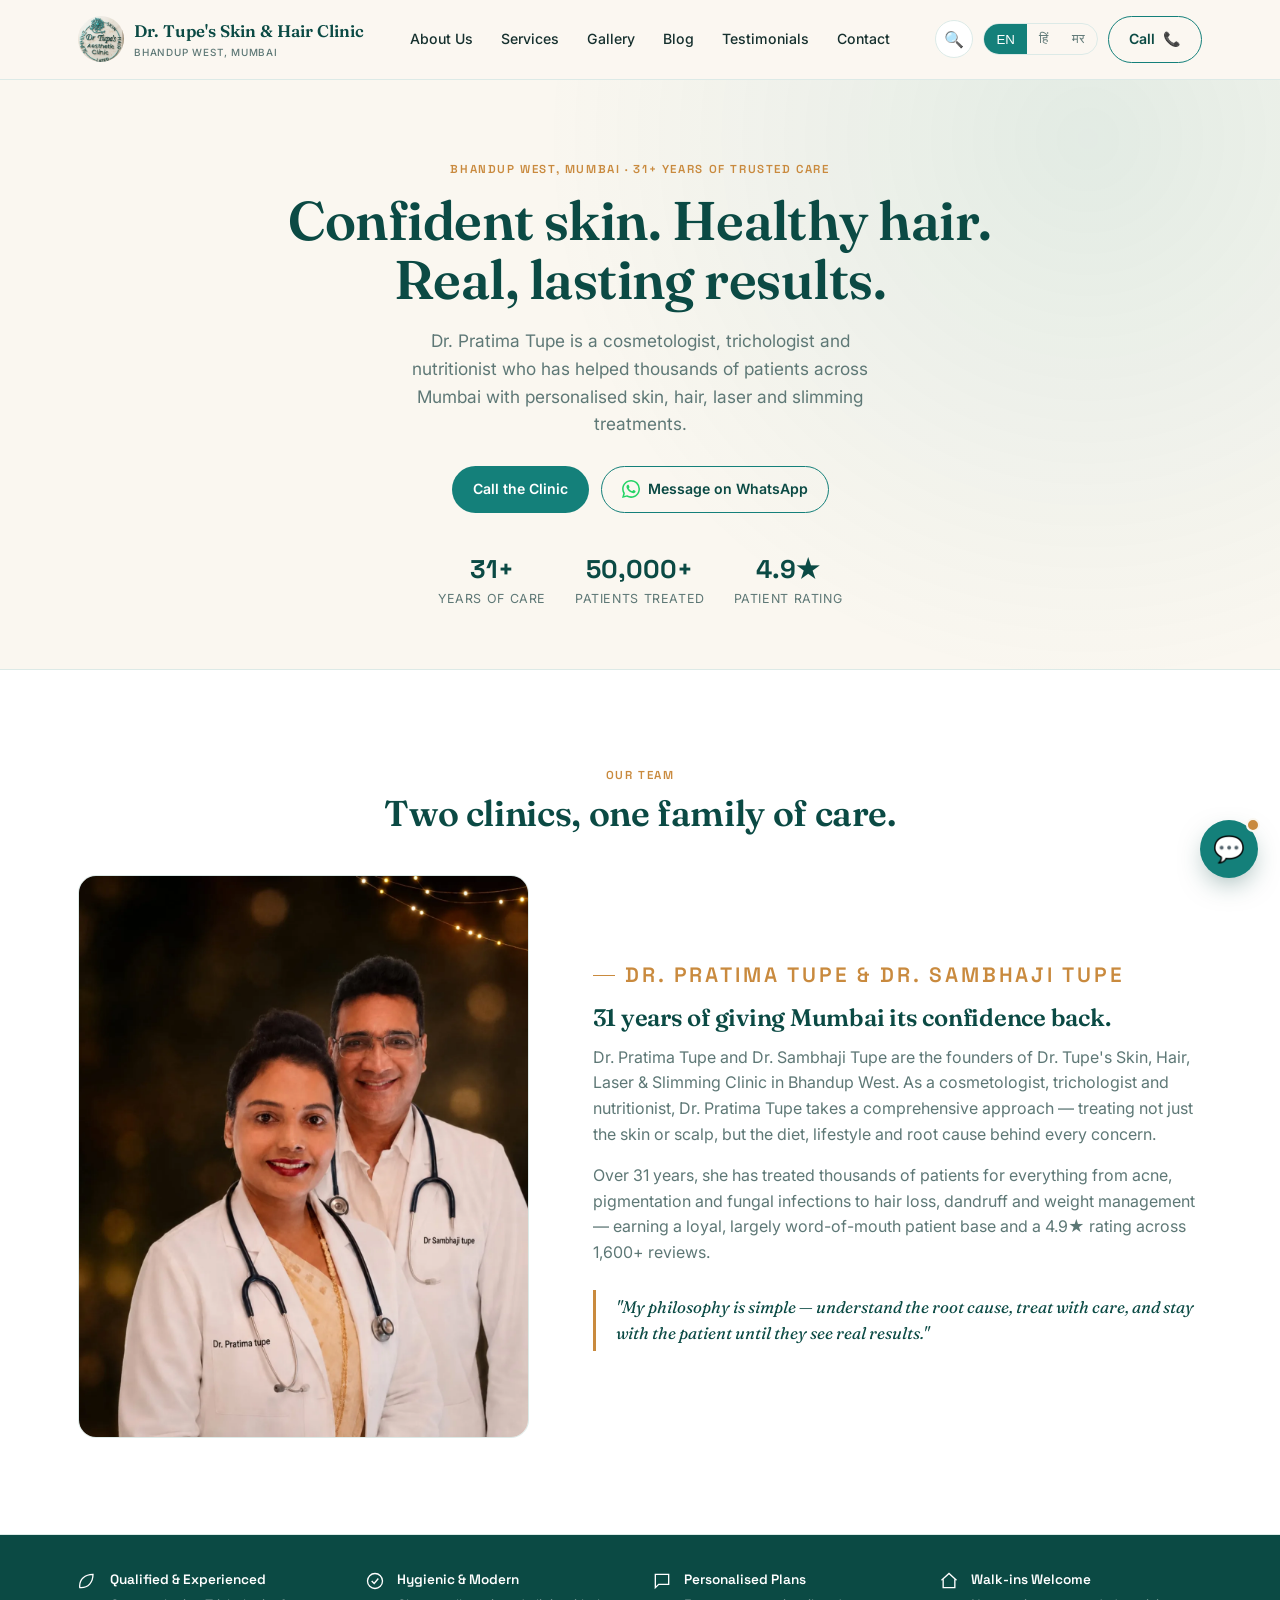
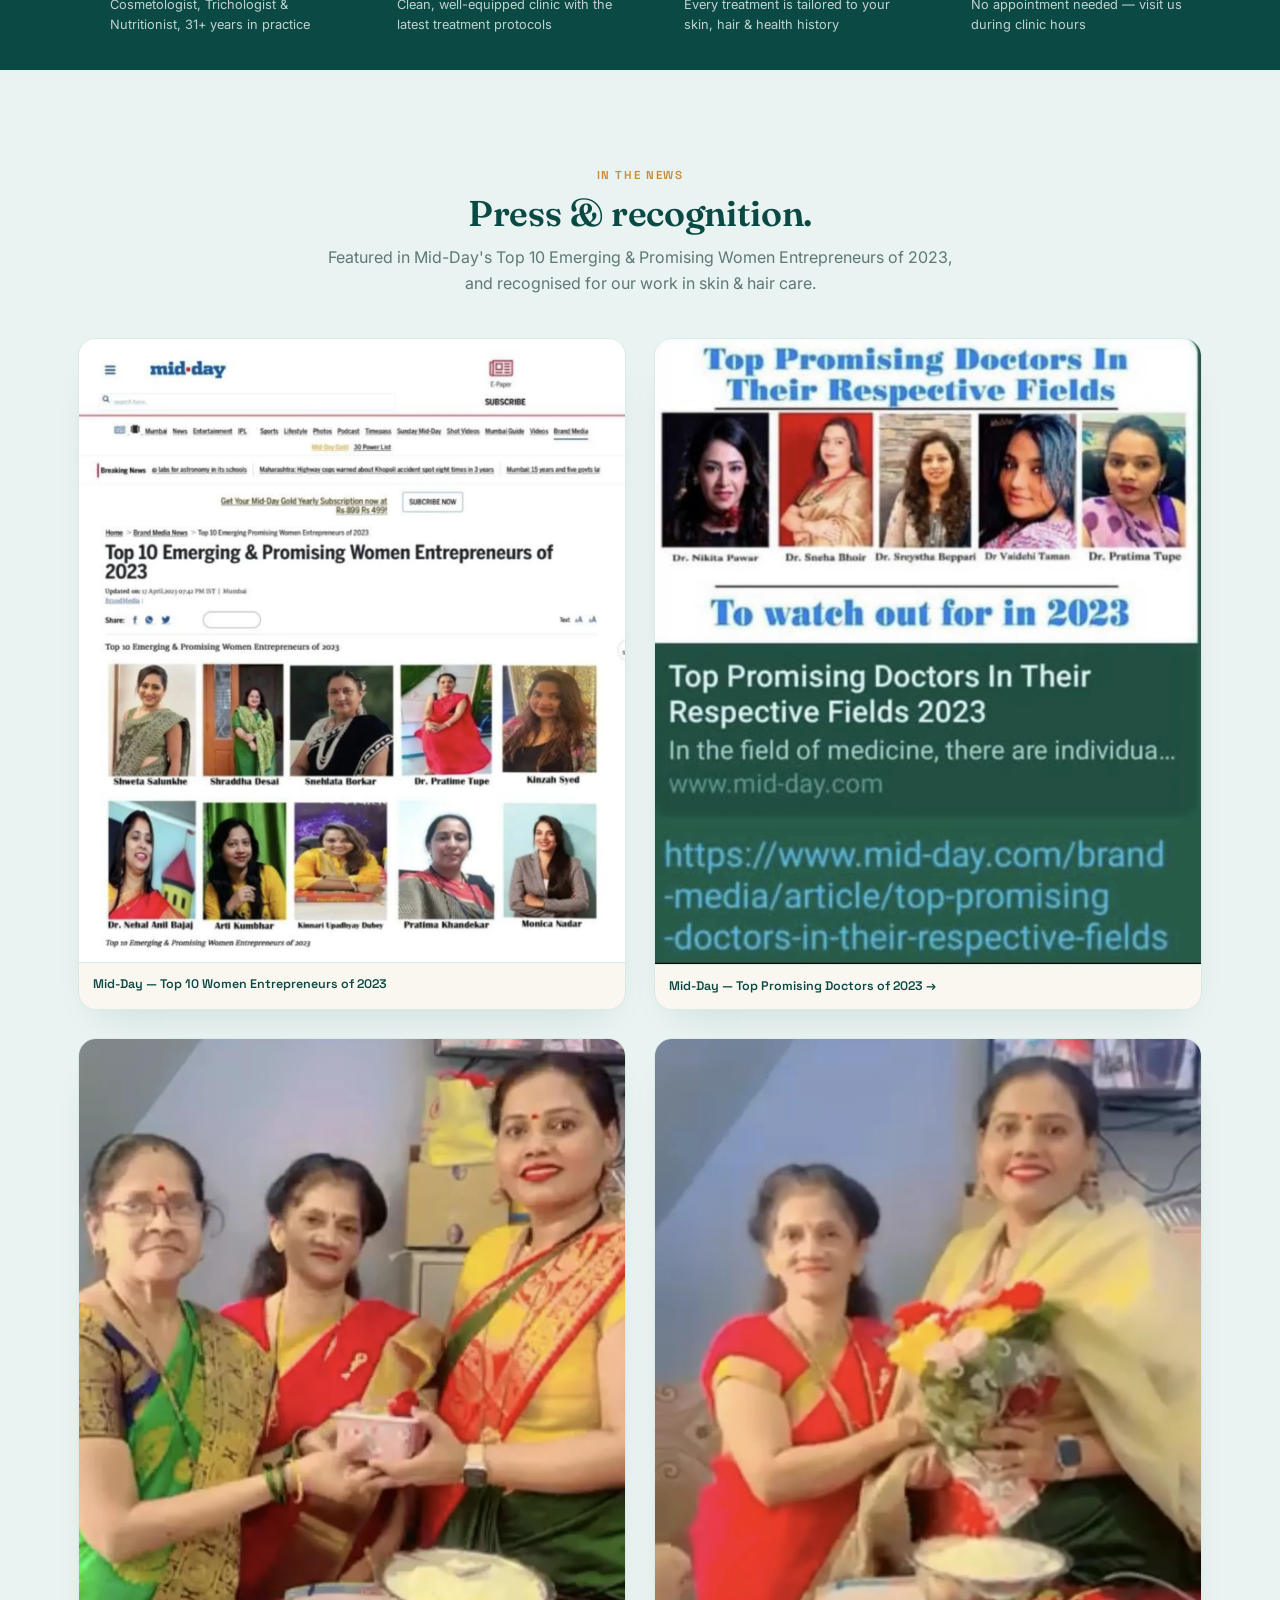
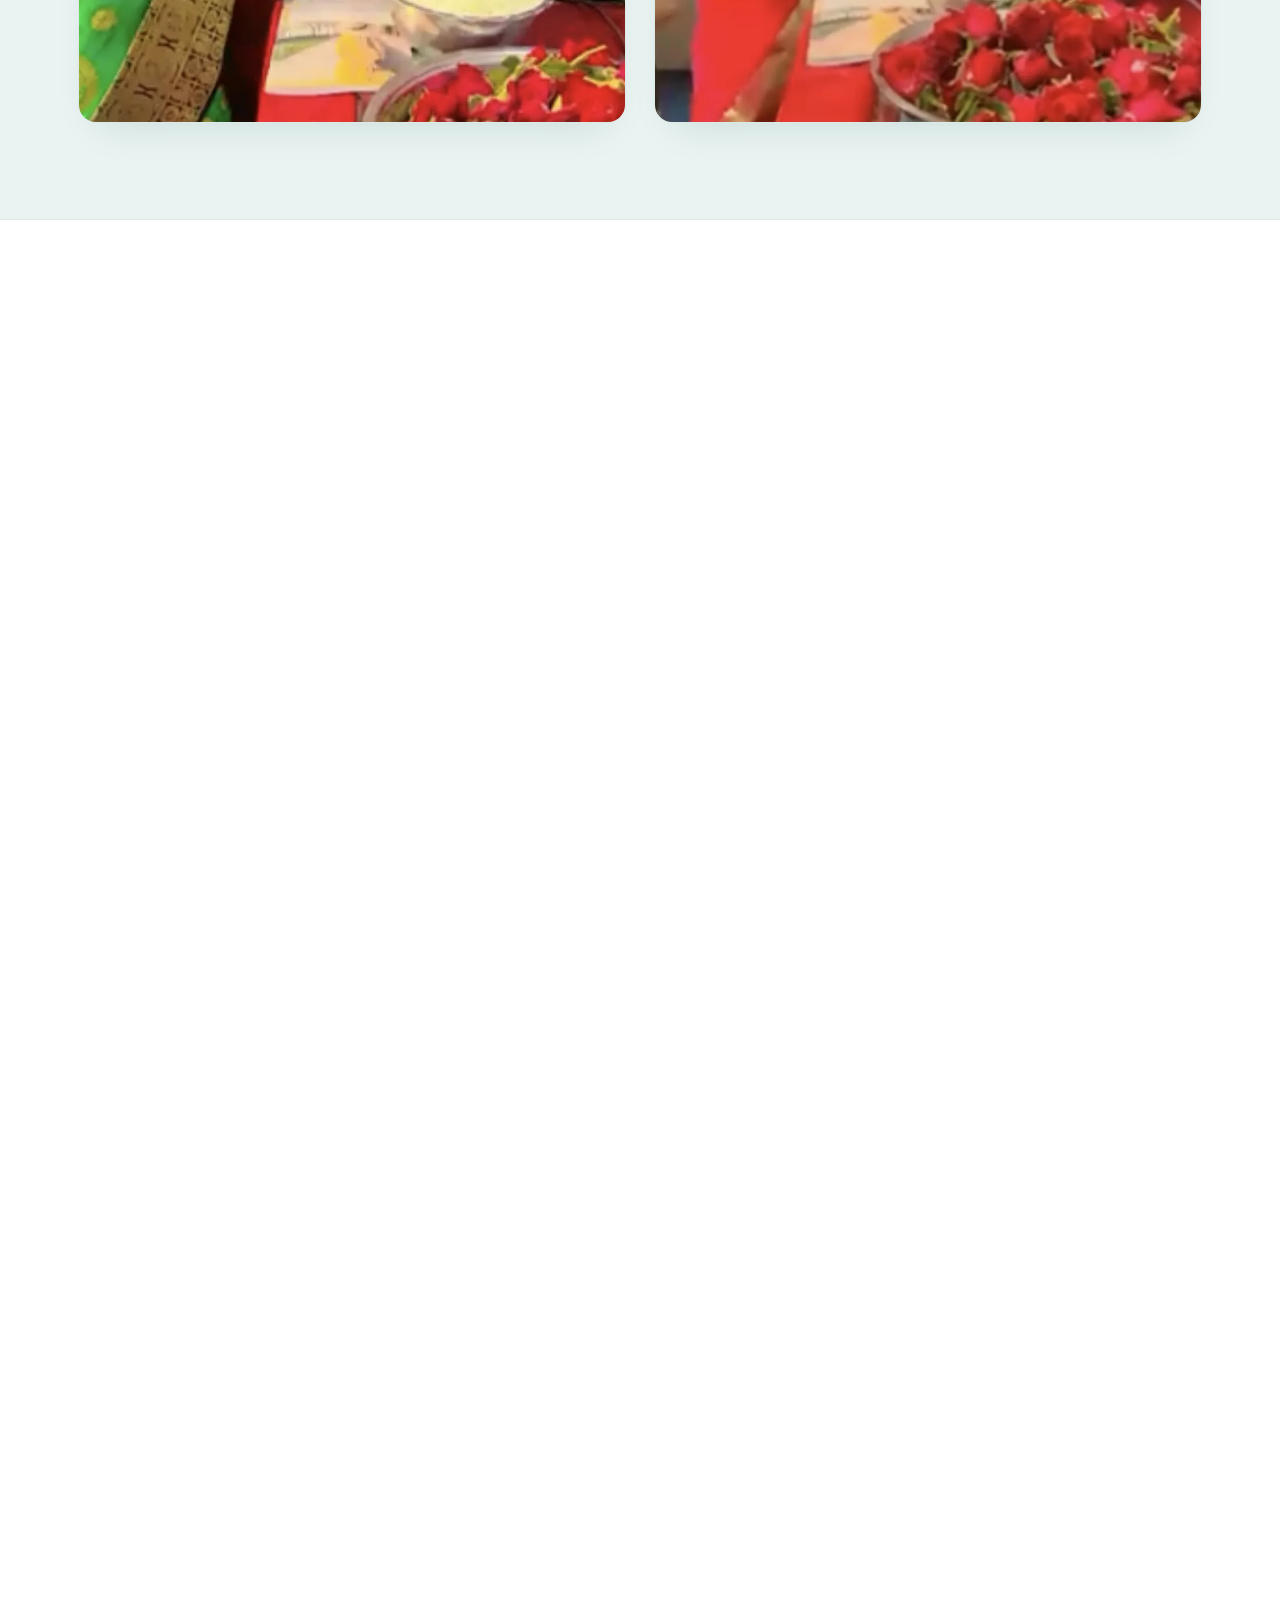
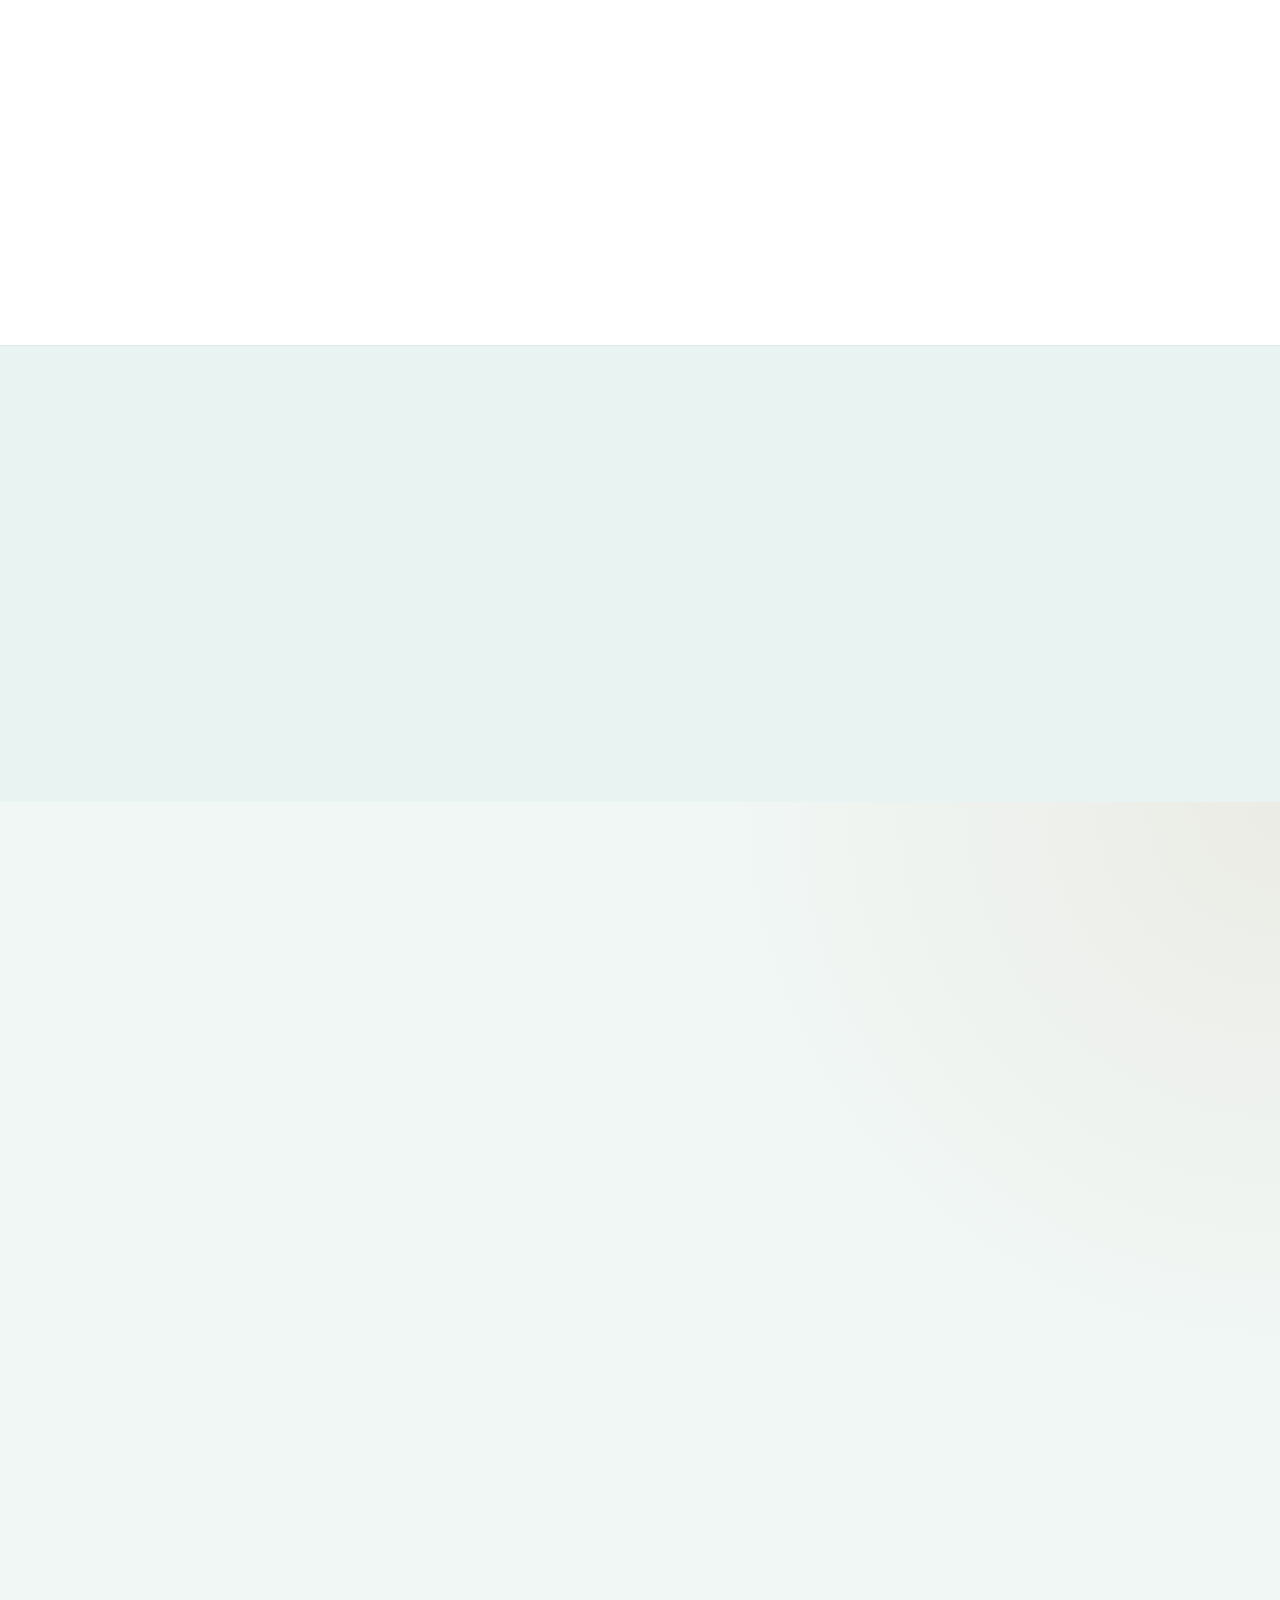
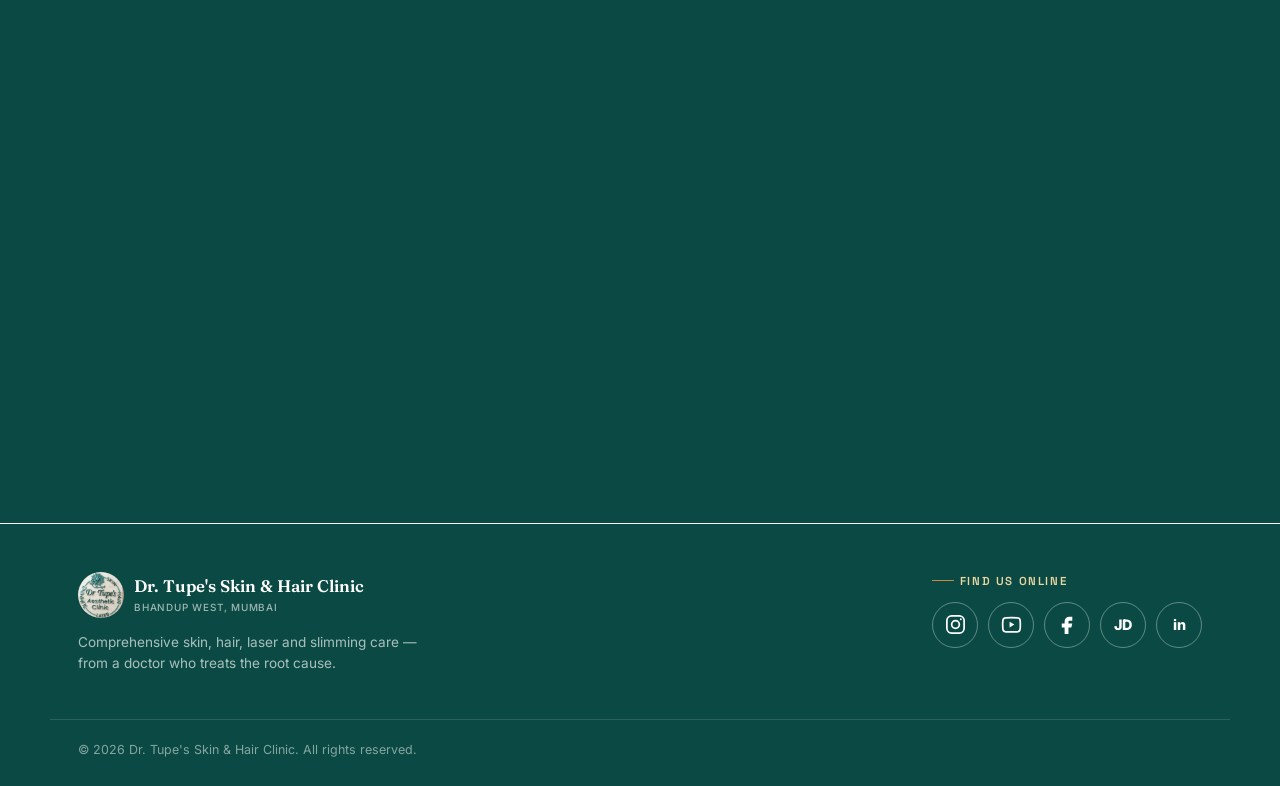
==== commit af62edf0: "logo update" ====
--- a/index.html
+++ b/index.html
@@ -18,7 +18,7 @@
     content="Dr. Pratima Tupe's Skin, Hair, Laser &amp; Slimming Clinic in Bhandup West, Mumbai. 31+ years of trusted dermatology, trichology and cosmetology care. Walk-ins welcome." />
   <link rel="preconnect" href="https://fonts.googleapis.com" />
   <link rel="preconnect" href="https://fonts.gstatic.com" crossorigin />
-  <link rel="preload" href="images/logo.webp" as="image" type="image/webp" />
+  <link rel="preload" href="images/logomain.png" as="image" type="image/webp" />
   <link
     href="https://fonts.googleapis.com/css2?family=Fraunces:opsz,wght@9..144,400;9..144,500;9..144,600;9..144,700&amp;family=Inter:wght@400;500;600;700&amp;family=Space+Grotesk:wght@500;600;700&amp;display=swap"
     rel="stylesheet" media="print" onload="this.media='all'" />
@@ -30,7 +30,7 @@
   <header>
     <div class="nav">
       <a href="#home" class="brand">
-        <img loading="eager" decoding="async" class="brand-mark" src="images/logo.webp" alt="Dr. Tupe's Aesthetic Clinic logo" width="46" height="46" fetchpriority="high" decoding="async" />
+        <img loading="eager" decoding="async" class="brand-mark" src="images/logomain.png" alt="Dr. Tupe's Aesthetic Clinic logo" width="46" height="46" fetchpriority="high" decoding="async" />
         <span>
           <span class="brand-full">Dr. Tupe's Skin &amp; Hair Clinic</span>
           <span class="brand-short">Dr Tupe's</span>
@@ -1412,7 +1412,7 @@
   <footer>
     <div class="wrap">
       <div>
-        <a href="#home" class="brand"><img loading="lazy" decoding="async" class="brand-mark" src="images/logo.webp"
+        <a href="#home" class="brand"><img loading="lazy" decoding="async" class="brand-mark" src="images/logomain.png"
             alt="Dr. Tupe's Aesthetic Clinic logo" /><span>Dr. Tupe's Skin &amp; Hair
             Clinic<small>Bhandup West, Mumbai</small></span></a>
         <p data-i18n="footer_tagline" style="margin-top: 14px">
